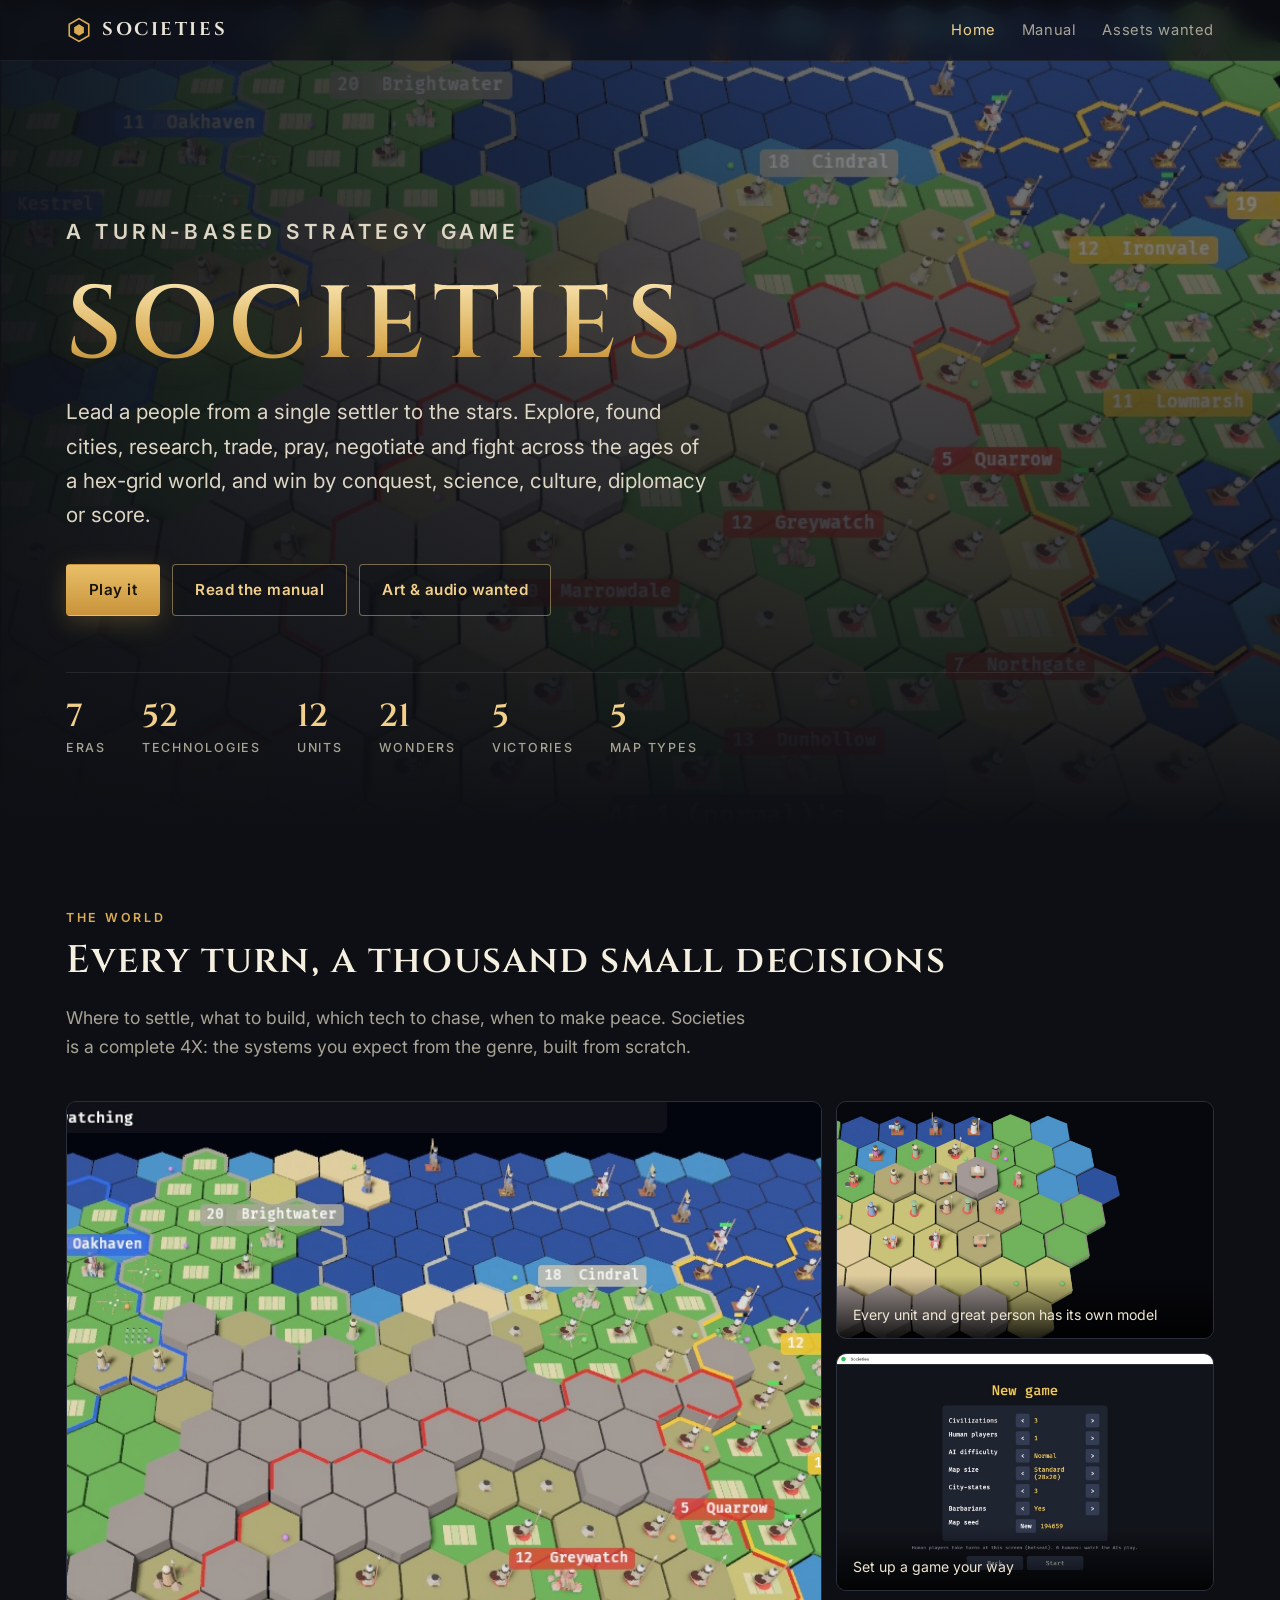
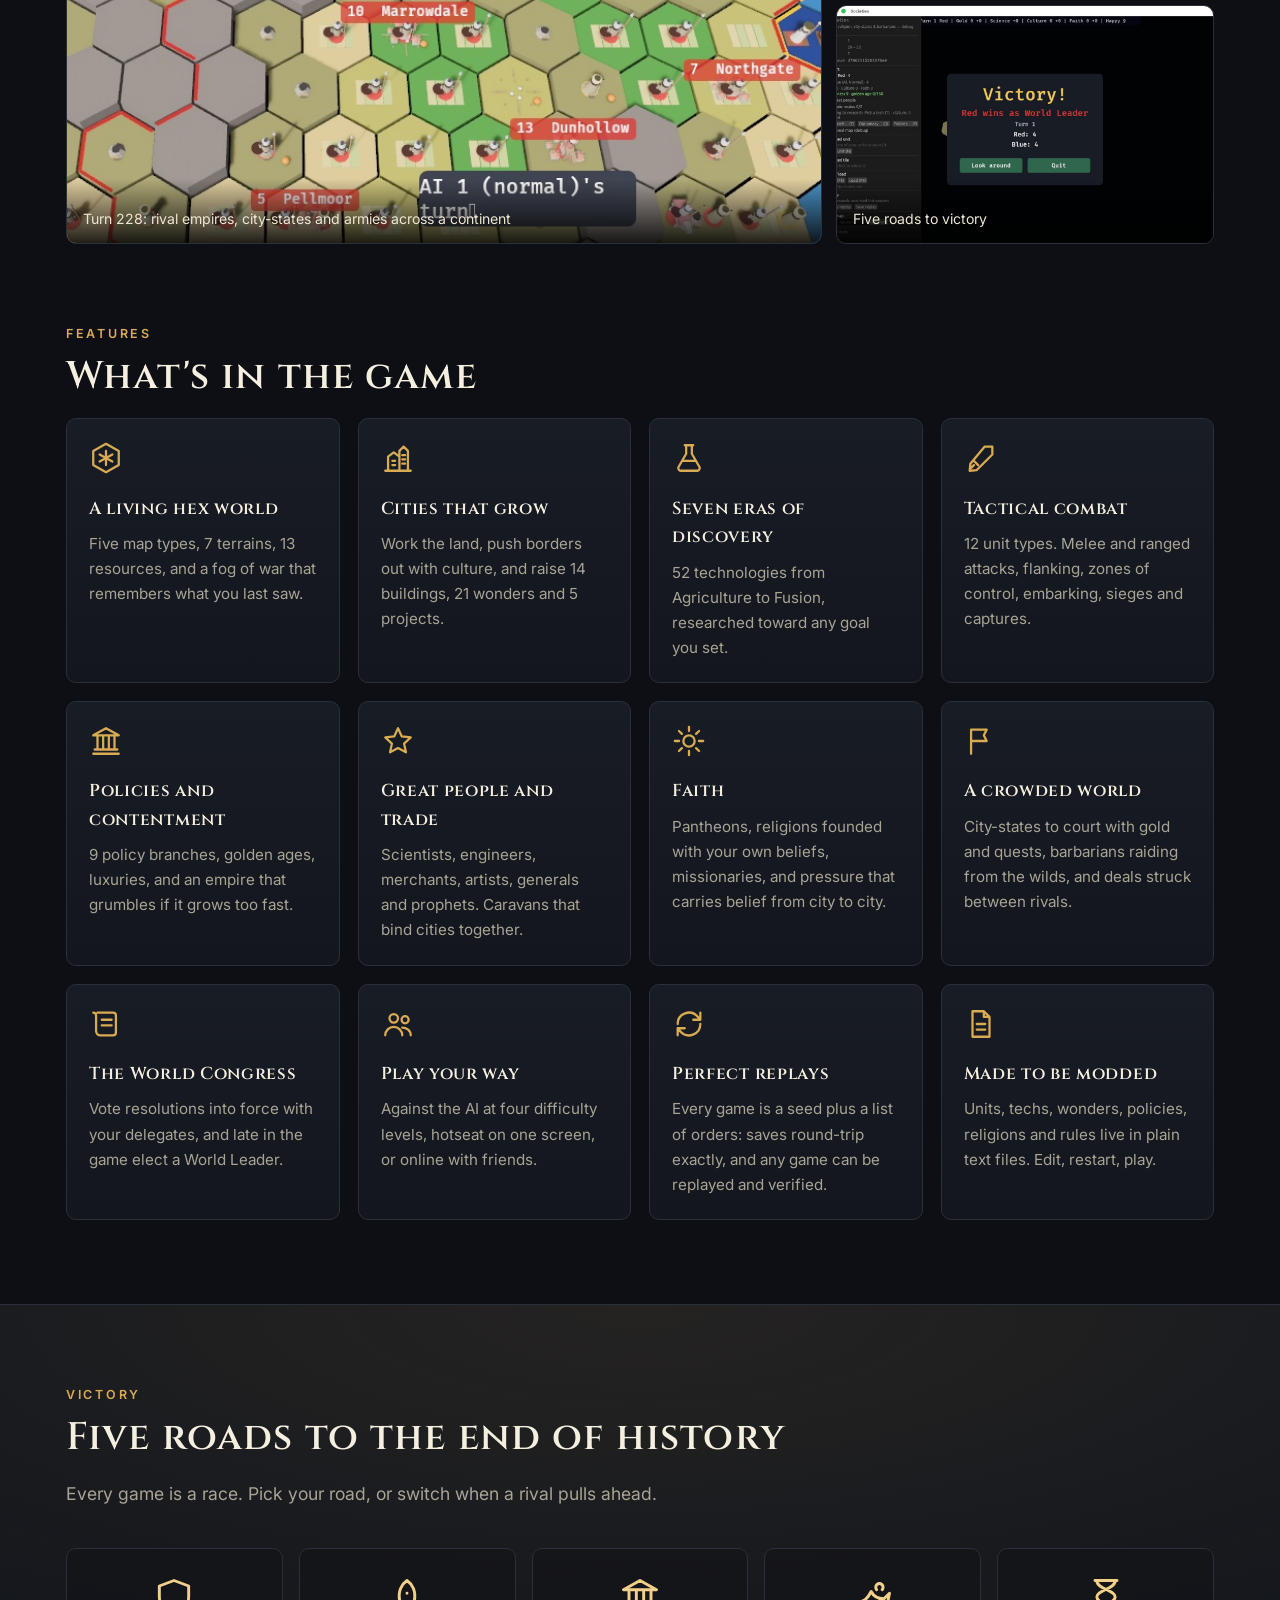
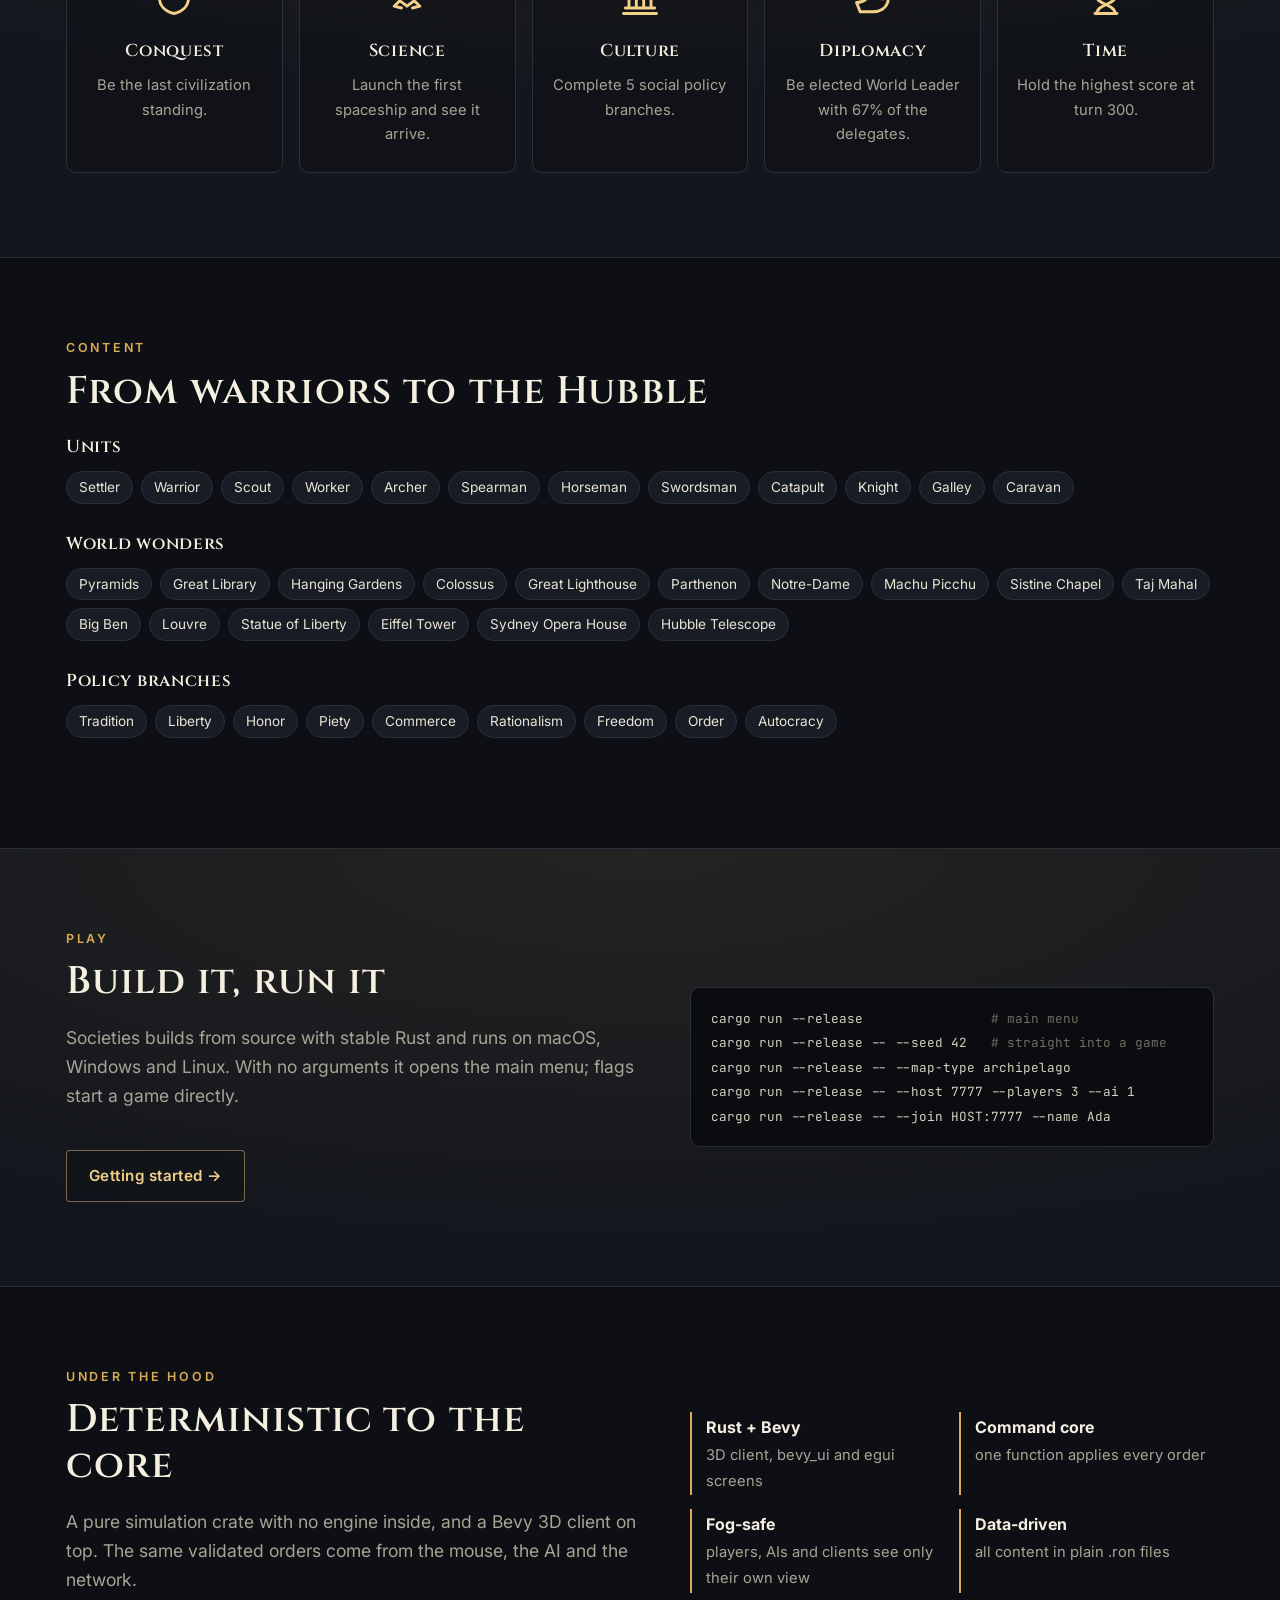
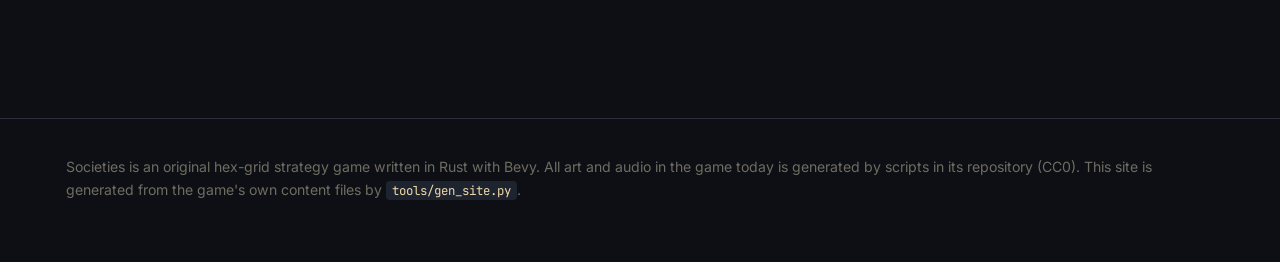
==== index.html @ 586a3447 "Societies website: landing page, manual, asset list Generated by tools/gen_site.py in the game repos" ====
<!doctype html>
<html lang="en">
<head>
<meta charset="utf-8">
<meta name="viewport" content="width=device-width, initial-scale=1">
<title>Societies — a turn-based strategy game</title>
<meta name="description" content="Societies: an original turn-based hex strategy game of civilizations, written in Rust with Bevy.">
<meta property="og:title" content="Societies — a turn-based strategy game">
<meta property="og:description" content="Societies: an original turn-based hex strategy game of civilizations, written in Rust with Bevy.">
<meta property="og:image" content="images/ingame.jpg">
<link rel="icon" href="data:image/svg+xml,&lt;svg viewBox=&#x27;0 0 32 32&#x27; aria-hidden=&#x27;true&#x27;&gt;&lt;path d=&#x27;M16 2 28 9v14l-12 7L4 23V9z&#x27; fill=&#x27;none&#x27; stroke=&#x27;%23d9ab52&#x27; stroke-width=&#x27;2&#x27;/&gt;&lt;path d=&#x27;M16 9l6 3.5v7L16 23l-6-3.5v-7z&#x27; fill=&#x27;%23d9ab52&#x27;/&gt;&lt;/svg&gt;">
<link rel="preconnect" href="https://fonts.googleapis.com"><link rel="preconnect" href="https://fonts.gstatic.com" crossorigin><link href="https://fonts.googleapis.com/css2?family=Cinzel:wght@500;600;700&family=Inter:wght@400;500;600&family=JetBrains+Mono:wght@400;600&display=swap" rel="stylesheet">
<link rel="stylesheet" href="style.css">
</head>
<body>
<header class="bar"><nav><a class="brand" href="index.html"><svg viewBox="0 0 32 32" aria-hidden="true"><path d="M16 2 28 9v14l-12 7L4 23V9z" fill="none" stroke="#d9ab52" stroke-width="2"/><path d="M16 9l6 3.5v7L16 23l-6-3.5v-7z" fill="#d9ab52"/></svg>SOCIETIES</a><a class="link here" href="index.html">Home</a><a class="link" href="manual.html">Manual</a><a class="link" href="assets.html">Assets wanted</a></nav></header>

<header class="hero" style="--hero: url('images/ingame.jpg')">
  <div class="wrap">
    <p class="eyebrow">A turn-based strategy game</p>
    <h1>SOCIETIES</h1>
    <p>Lead a people from a single settler to the stars. Explore, found cities, research, trade, pray, negotiate and
    fight across the ages of a hex-grid world, and win by conquest, science, culture, diplomacy or score.</p>
    <div class="cta">
      <a class="btn primary" href="#play">Play it</a>
      <a class="btn ghost" href="manual.html">Read the manual</a>
      <a class="btn ghost" href="assets.html">Art &amp; audio wanted</a>
    </div>
    <div class="stats"><div>7<span>eras</span></div><div>52<span>technologies</span></div><div>12<span>units</span></div><div>21<span>wonders</span></div><div>5<span>victories</span></div><div>5<span>map types</span></div></div>
  </div>
</header>

<section>
  <div class="wrap">
    <p class="eyebrow">The world</p>
    <h2>Every turn, a thousand small decisions</h2>
    <p class="lead">Where to settle, what to build, which tech to chase, when to make peace. Societies is a complete
    4X: the systems you expect from the genre, built from scratch.</p>
    <div class="gallery">
      <figure><img src="images/ingame.jpg" alt="Turn 228: rival empires, city-states and armies across a continent" loading="lazy"><figcaption>Turn 228: rival empires, city-states and armies across a continent</figcaption></figure><figure><img src="images/units.jpg" alt="Every unit and great person has its own model" loading="lazy"><figcaption>Every unit and great person has its own model</figcaption></figure><figure><img src="images/setup.jpg" alt="Set up a game your way" loading="lazy"><figcaption>Set up a game your way</figcaption></figure><figure><img src="images/victory.jpg" alt="Five roads to victory" loading="lazy"><figcaption>Five roads to victory</figcaption></figure>
    </div>
  </div>
</section>

<section style="padding-top: 0">
  <div class="wrap">
    <p class="eyebrow">Features</p>
    <h2>What's in the game</h2>
    <div class="features">
      <div class="feature"><svg viewBox="0 0 24 24" fill="none" stroke="currentColor" stroke-width="1.6" stroke-linecap="round" stroke-linejoin="round" aria-hidden="true"><path d="M12 2 21 7v10l-9 5-9-5V7z"/><path d="M12 7v10M7.5 9.5l9 5M16.5 9.5l-9 5"/></svg><h3>A living hex world</h3><p>Five map types, 7 terrains, 13 resources, and a fog of war that remembers what you last saw.</p></div><div class="feature"><svg viewBox="0 0 24 24" fill="none" stroke="currentColor" stroke-width="1.6" stroke-linecap="round" stroke-linejoin="round" aria-hidden="true"><path d="M3 21h18M5 21V11l4-3 4 3v10M13 21V7l3-3 3 3v14M8 14h2M8 17h2M15 10h2M15 13h2M15 16h2"/></svg><h3>Cities that grow</h3><p>Work the land, push borders out with culture, and raise 14 buildings, 21 wonders and 5 projects.</p></div><div class="feature"><svg viewBox="0 0 24 24" fill="none" stroke="currentColor" stroke-width="1.6" stroke-linecap="round" stroke-linejoin="round" aria-hidden="true"><path d="M9 3h6M10 3v6L4.5 18.5A2 2 0 0 0 6.2 21h11.6a2 2 0 0 0 1.7-2.5L14 9V3M7.5 14h9"/></svg><h3>Seven eras of discovery</h3><p>52 technologies from Agriculture to Fusion, researched toward any goal you set.</p></div><div class="feature"><svg viewBox="0 0 24 24" fill="none" stroke="currentColor" stroke-width="1.6" stroke-linecap="round" stroke-linejoin="round" aria-hidden="true"><path d="M14.5 4 20 4v5.5L9 20.5 4 21l.5-5zM7 14l3 3M5 19l2-2"/></svg><h3>Tactical combat</h3><p>12 unit types. Melee and ranged attacks, flanking, zones of control, embarking, sieges and captures.</p></div><div class="feature"><svg viewBox="0 0 24 24" fill="none" stroke="currentColor" stroke-width="1.6" stroke-linecap="round" stroke-linejoin="round" aria-hidden="true"><path d="M3 21h18M4 8h16M12 3 3 8h18zM6 8v10M10 8v10M14 8v10M18 8v10M4 18h16"/></svg><h3>Policies and contentment</h3><p>9 policy branches, golden ages, luxuries, and an empire that grumbles if it grows too fast.</p></div><div class="feature"><svg viewBox="0 0 24 24" fill="none" stroke="currentColor" stroke-width="1.6" stroke-linecap="round" stroke-linejoin="round" aria-hidden="true"><path d="M12 3l2.7 5.8 6.3.7-4.7 4.3 1.3 6.2L12 17l-5.6 3 1.3-6.2L3 9.5l6.3-.7z"/></svg><h3>Great people and trade</h3><p>Scientists, engineers, merchants, artists, generals and prophets. Caravans that bind cities together.</p></div><div class="feature"><svg viewBox="0 0 24 24" fill="none" stroke="currentColor" stroke-width="1.6" stroke-linecap="round" stroke-linejoin="round" aria-hidden="true"><circle cx="12" cy="12" r="4"/><path d="M12 2v3M12 19v3M2 12h3M19 12h3M4.9 4.9l2.1 2.1M17 17l2.1 2.1M4.9 19.1 7 17M17 7l2.1-2.1"/></svg><h3>Faith</h3><p>Pantheons, religions founded with your own beliefs, missionaries, and pressure that carries belief from city to city.</p></div><div class="feature"><svg viewBox="0 0 24 24" fill="none" stroke="currentColor" stroke-width="1.6" stroke-linecap="round" stroke-linejoin="round" aria-hidden="true"><path d="M5 21V4M5 4h11l-2 4 2 4H5"/></svg><h3>A crowded world</h3><p>City-states to court with gold and quests, barbarians raiding from the wilds, and deals struck between rivals.</p></div><div class="feature"><svg viewBox="0 0 24 24" fill="none" stroke="currentColor" stroke-width="1.6" stroke-linecap="round" stroke-linejoin="round" aria-hidden="true"><path d="M6 4h11a2 2 0 0 1 2 2v12a2 2 0 0 1-2 2H8a3 3 0 0 1-3-3V6a2 2 0 0 0-2-2M9 9h7M9 13h7"/></svg><h3>The World Congress</h3><p>Vote resolutions into force with your delegates, and late in the game elect a World Leader.</p></div><div class="feature"><svg viewBox="0 0 24 24" fill="none" stroke="currentColor" stroke-width="1.6" stroke-linecap="round" stroke-linejoin="round" aria-hidden="true"><circle cx="9" cy="8" r="3"/><circle cx="17" cy="9" r="2.5"/><path d="M3 20c0-3.3 2.7-6 6-6s6 2.7 6 6M15 14.5c3 0 6 2 6 5.5"/></svg><h3>Play your way</h3><p>Against the AI at four difficulty levels, hotseat on one screen, or online with friends.</p></div><div class="feature"><svg viewBox="0 0 24 24" fill="none" stroke="currentColor" stroke-width="1.6" stroke-linecap="round" stroke-linejoin="round" aria-hidden="true"><path d="M4 12a8 8 0 0 1 14-5.3L20 9M20 4v5h-5M20 12a8 8 0 0 1-14 5.3L4 15M4 20v-5h5"/></svg><h3>Perfect replays</h3><p>Every game is a seed plus a list of orders: saves round-trip exactly, and any game can be replayed and verified.</p></div><div class="feature"><svg viewBox="0 0 24 24" fill="none" stroke="currentColor" stroke-width="1.6" stroke-linecap="round" stroke-linejoin="round" aria-hidden="true"><path d="M6 3h8l4 4v14H6zM14 3v4h4M9 12h6M9 16h6"/></svg><h3>Made to be modded</h3><p>Units, techs, wonders, policies, religions and rules live in plain text files. Edit, restart, play.</p></div>
    </div>
  </div>
</section>

<section class="band">
  <div class="wrap">
    <p class="eyebrow">Victory</p>
    <h2>Five roads to the end of history</h2>
    <p class="lead">Every game is a race. Pick your road, or switch when a rival pulls ahead.</p>
    <div class="victories">
      <div class="victory"><svg viewBox="0 0 24 24" fill="none" stroke="currentColor" stroke-width="1.6" stroke-linecap="round" stroke-linejoin="round" aria-hidden="true"><path d="M12 3l8 3v6c0 5-3.5 8-8 9-4.5-1-8-4-8-9V6z"/></svg><h3>Conquest</h3><p>Be the last civilization standing.</p></div><div class="victory"><svg viewBox="0 0 24 24" fill="none" stroke="currentColor" stroke-width="1.6" stroke-linecap="round" stroke-linejoin="round" aria-hidden="true"><path d="M12 3c3 2 5 6 4 11l-4 3-4-3c-1-5 1-9 4-11zM12 10v.01M8 14l-3 3 4 1M16 14l3 3-4 1"/></svg><h3>Science</h3><p>Launch the first spaceship and see it arrive.</p></div><div class="victory"><svg viewBox="0 0 24 24" fill="none" stroke="currentColor" stroke-width="1.6" stroke-linecap="round" stroke-linejoin="round" aria-hidden="true"><path d="M3 21h18M4 8h16M12 3 3 8h18zM6 8v10M10 8v10M14 8v10M18 8v10M4 18h16"/></svg><h3>Culture</h3><p>Complete 5 social policy branches.</p></div><div class="victory"><svg viewBox="0 0 24 24" fill="none" stroke="currentColor" stroke-width="1.6" stroke-linecap="round" stroke-linejoin="round" aria-hidden="true"><path d="M3 15c4 0 6-2 8-6 1.5 3 4 4 7 4l3-3-1 5c-1 3-4 5-8 5H5zM14 8a2 2 0 1 1 3 0"/></svg><h3>Diplomacy</h3><p>Be elected World Leader with 67% of the delegates.</p></div><div class="victory"><svg viewBox="0 0 24 24" fill="none" stroke="currentColor" stroke-width="1.6" stroke-linecap="round" stroke-linejoin="round" aria-hidden="true"><path d="M6 3h12M6 21h12M7 3c0 5 10 5 10 9s-10 4-10 9M17 3c0 5-10 5-10 9s10 4 10 9"/></svg><h3>Time</h3><p>Hold the highest score at turn 300.</p></div>
    </div>
  </div>
</section>

<section>
  <div class="wrap">
    <p class="eyebrow">Content</p>
    <h2>From warriors to the Hubble</h2>
    <h3>Units</h3>
    <div class="chips"><span class="chip">Settler</span><span class="chip">Warrior</span><span class="chip">Scout</span><span class="chip">Worker</span><span class="chip">Archer</span><span class="chip">Spearman</span><span class="chip">Horseman</span><span class="chip">Swordsman</span><span class="chip">Catapult</span><span class="chip">Knight</span><span class="chip">Galley</span><span class="chip">Caravan</span></div>
    <h3>World wonders</h3>
    <div class="chips"><span class="chip">Pyramids</span><span class="chip">Great Library</span><span class="chip">Hanging Gardens</span><span class="chip">Colossus</span><span class="chip">Great Lighthouse</span><span class="chip">Parthenon</span><span class="chip">Notre-Dame</span><span class="chip">Machu Picchu</span><span class="chip">Sistine Chapel</span><span class="chip">Taj Mahal</span><span class="chip">Big Ben</span><span class="chip">Louvre</span><span class="chip">Statue of Liberty</span><span class="chip">Eiffel Tower</span><span class="chip">Sydney Opera House</span><span class="chip">Hubble Telescope</span></div>
    <h3>Policy branches</h3>
    <div class="chips"><span class="chip">Tradition</span><span class="chip">Liberty</span><span class="chip">Honor</span><span class="chip">Piety</span><span class="chip">Commerce</span><span class="chip">Rationalism</span><span class="chip">Freedom</span><span class="chip">Order</span><span class="chip">Autocracy</span></div>
  </div>
</section>

<section id="play" class="band">
  <div class="wrap split">
    <div>
      <p class="eyebrow">Play</p>
      <h2>Build it, run it</h2>
      <p class="lead">Societies builds from source with stable Rust and runs on macOS, Windows and Linux. With no
      arguments it opens the main menu; flags start a game directly.</p>
      <a class="btn ghost" href="manual.html#start">Getting started →</a>
    </div>
<pre><code>cargo run --release                <span class="c"># main menu</span>
cargo run --release -- --seed 42   <span class="c"># straight into a game</span>
cargo run --release -- --map-type archipelago
cargo run --release -- --host 7777 --players 3 --ai 1
cargo run --release -- --join HOST:7777 --name Ada</code></pre>
  </div>
</section>

<section>
  <div class="wrap split">
    <div>
      <p class="eyebrow">Under the hood</p>
      <h2>Deterministic to the core</h2>
      <p class="lead">A pure simulation crate with no engine inside, and a Bevy 3D client on top. The same validated
      orders come from the mouse, the AI and the network.</p>
    </div>
    <div class="tech">
      <div><strong>Rust + Bevy</strong><span>3D client, bevy_ui and egui screens</span></div>
      <div><strong>Command core</strong><span>one function applies every order</span></div>
      <div><strong>Fog-safe</strong><span>players, AIs and clients see only their own view</span></div>
      <div><strong>Data-driven</strong><span>all content in plain .ron files</span></div>
    </div>
  </div>
</section>

<footer><div class="wrap">Societies is an original hex-grid strategy game written in Rust with Bevy. All art and audio
in the game today is generated by scripts in its repository (CC0). This site is generated from the game's own content
files by <code>tools/gen_site.py</code>.</div></footer>
<script src="site.js"></script>
</body>
</html>
---- style.css ----
:root {
  --ink: #e9e4d6; --muted: #a8a495; --faint: #6f6c62;
  --bg: #0d0f14; --bg2: #13161d; --panel: #181c25; --panel2: #1e2330; --line: #2a2f3c;
  --gold: #d9ab52; --gold2: #f2d08a; --teal: #5fb3a1; --red: #d9705a;
  --display: "Cinzel", "Trajan Pro", Georgia, serif;
  --body: "Inter", system-ui, -apple-system, "Segoe UI", sans-serif;
  --mono: "JetBrains Mono", ui-monospace, Menlo, monospace;
  color-scheme: dark;
}
* { box-sizing: border-box; }
html { scroll-behavior: smooth; scroll-padding-top: 76px; }
body { margin: 0; background: var(--bg); color: var(--ink); font: 16px/1.65 var(--body);
  -webkit-font-smoothing: antialiased; }
a { color: var(--gold2); text-decoration: none; }
a:hover { text-decoration: underline; }
img { max-width: 100%; }

/* top bar */
.bar { position: fixed; inset: 0 0 auto 0; z-index: 20; backdrop-filter: blur(10px);
  background: rgba(13, 15, 20, .72); border-bottom: 1px solid rgba(255,255,255,.06); }
.bar nav { max-width: 1180px; margin: 0 auto; padding: 0 16px; height: 60px; display: flex; align-items: center; gap: 26px; }
.brand { display: flex; align-items: center; gap: 10px; font: 700 1.15rem/1 var(--display); letter-spacing: .14em;
  color: var(--ink); margin-right: auto; }
.brand:hover { text-decoration: none; }
.brand svg { width: 26px; height: 26px; }
.bar a.link { color: var(--muted); font-size: .92rem; letter-spacing: .04em; }
.bar a.link:hover, .bar a.link.here { color: var(--gold2); text-decoration: none; }

.wrap { max-width: 1180px; margin: 0 auto; padding: 0 16px; }
section { padding: 84px 0; }
.eyebrow { font: 600 .78rem/1 var(--body); letter-spacing: .22em; text-transform: uppercase; color: var(--gold); margin: 0 0 14px; }
h1, h2, h3 { font-family: var(--display); font-weight: 600; letter-spacing: .03em; color: #f5efe0; }
h2 { font-size: clamp(1.7rem, 3.2vw, 2.4rem); margin: 0 0 18px; line-height: 1.2; }
h3 { font-size: 1.08rem; margin: 0 0 8px; letter-spacing: .04em; }
.lead { color: var(--muted); font-size: 1.1rem; max-width: 680px; margin: 0 0 40px; }

/* hero */
.hero { position: relative; min-height: 92vh; display: flex; align-items: flex-end; padding: 120px 0 72px;
  background: linear-gradient(180deg, rgba(13,15,20,.25) 0%, rgba(13,15,20,.55) 45%, var(--bg) 100%),
              linear-gradient(90deg, rgba(13,15,20,.9) 0%, rgba(13,15,20,.2) 70%), var(--hero) center / cover no-repeat; }
.hero .wrap { width: 100%; }
.hero h1 { font-size: clamp(3rem, 9vw, 6.4rem); line-height: 1; margin: 0 0 18px; letter-spacing: .08em;
  background: linear-gradient(180deg, #fbe9b7, #d9ab52 70%, #a97a2c); -webkit-background-clip: text; background-clip: text; color: transparent;
  text-shadow: 0 2px 40px rgba(217,171,82,.15); }
.hero p { font-size: clamp(1.05rem, 2vw, 1.3rem); max-width: 640px; color: #ddd6c5; margin: 0 0 32px; }
.cta { display: flex; flex-wrap: wrap; gap: 12px; }
.btn { display: inline-flex; align-items: center; gap: 8px; padding: 12px 22px; border-radius: 4px; font-weight: 600;
  font-size: .95rem; letter-spacing: .03em; border: 1px solid transparent; cursor: pointer; font-family: var(--body); }
.btn:hover { text-decoration: none; }
.btn.primary { background: linear-gradient(180deg, #e9bf68, #c8933a); color: #1a1408; box-shadow: 0 6px 24px rgba(217,171,82,.25); }
.btn.primary:hover { filter: brightness(1.08); }
.btn.ghost { border-color: rgba(242,208,138,.45); color: var(--gold2); background: rgba(13,15,20,.35); }
.btn.ghost:hover { background: rgba(242,208,138,.08); }
.btn.small { padding: 6px 12px; font-size: .82rem; }
.stats { display: flex; flex-wrap: wrap; gap: 36px; margin-top: 56px; padding-top: 28px; border-top: 1px solid rgba(255,255,255,.08); }
.stats div { font: 600 2rem/1 var(--display); color: var(--gold2); }
.stats span { display: block; font: 500 .78rem/1.4 var(--body); color: var(--muted); letter-spacing: .14em; text-transform: uppercase; margin-top: 6px; }

/* features */
.features { display: grid; grid-template-columns: repeat(auto-fill, minmax(260px, 1fr)); gap: 18px; }
.feature { background: linear-gradient(180deg, var(--panel), var(--bg2)); border: 1px solid var(--line); border-radius: 10px;
  padding: 22px; transition: border-color .2s, transform .2s; }
.feature:hover { border-color: rgba(217,171,82,.45); transform: translateY(-2px); }
.feature svg { width: 34px; height: 34px; color: var(--gold); margin-bottom: 12px; }
.feature p { margin: 0; color: var(--muted); font-size: .95rem; }

/* gallery */
.gallery { display: grid; grid-template-columns: 2fr 1fr; grid-auto-rows: 1fr; gap: 14px; }
.gallery figure { margin: 0; position: relative; border-radius: 10px; overflow: hidden; border: 1px solid var(--line); background: #000; }
.gallery figure:first-child { grid-row: span 3; }
.gallery img { width: 100%; height: 100%; object-fit: cover; display: block; transition: transform .4s; }
.gallery figure:hover img { transform: scale(1.03); }
.gallery figcaption { position: absolute; inset: auto 0 0 0; padding: 28px 16px 12px; font-size: .88rem; color: #eee6d2;
  background: linear-gradient(0deg, rgba(0,0,0,.85), transparent); }
@media (max-width: 760px) { .gallery { grid-template-columns: 1fr; } .gallery figure:first-child { grid-row: auto; } }

/* victories */
.band { background: radial-gradient(1200px 400px at 50% 0%, rgba(217,171,82,.09), transparent), var(--bg2);
  border-block: 1px solid var(--line); }
.victories { display: grid; grid-template-columns: repeat(auto-fit, minmax(190px, 1fr)); gap: 16px; }
.victory { text-align: center; padding: 26px 18px; border: 1px solid var(--line); border-radius: 10px; background: rgba(0,0,0,.18); }
.victory svg { width: 44px; height: 44px; color: var(--gold2); margin-bottom: 10px; }
.victory p { color: var(--muted); font-size: .92rem; margin: 0; }

/* content chips */
.chips { display: flex; flex-wrap: wrap; gap: 8px; margin: 10px 0 26px; }
.chip { font-size: .85rem; padding: 4px 12px; border: 1px solid var(--line); border-radius: 99px; color: var(--ink); background: var(--panel); }

/* code */
pre, code { font-family: var(--mono); }
code { background: var(--panel2); padding: 1px 6px; border-radius: 4px; font-size: .88em; color: #efd9a8; }
pre { background: #0a0c10; border: 1px solid var(--line); border-radius: 10px; padding: 18px 20px; overflow-x: auto; font-size: .9rem; line-height: 1.7; }
pre code { background: none; padding: 0; color: #d7d1c1; }
pre .c { color: var(--faint); }

.split { display: grid; grid-template-columns: 1.1fr 1fr; gap: 48px; align-items: center; }
@media (max-width: 860px) { .split { grid-template-columns: 1fr; } }
.tech { display: grid; grid-template-columns: 1fr 1fr; gap: 14px; }
.tech div { border-left: 2px solid var(--gold); padding: 2px 0 2px 14px; }
.tech strong { display: block; color: #f5efe0; }
.tech span { color: var(--muted); font-size: .92rem; }

footer { border-top: 1px solid var(--line); padding: 36px 0 60px; color: var(--faint); font-size: .88rem; }

/* inner pages */
.page-head { padding: 120px 0 40px; background: radial-gradient(900px 300px at 20% 0%, rgba(217,171,82,.10), transparent); border-bottom: 1px solid var(--line); }
.page-head h1 { font-size: clamp(2.2rem, 5vw, 3.4rem); margin: 0 0 10px; }
.page-head p { color: var(--muted); max-width: 720px; margin: 0; font-size: 1.05rem; }
.doc { display: grid; grid-template-columns: 240px 1fr; gap: 48px; padding: 40px 0 80px; }
.doc aside { position: sticky; top: 84px; align-self: start; max-height: calc(100vh - 100px); overflow-y: auto; }
.doc aside a { display: block; padding: 5px 0 5px 12px; color: var(--muted); border-left: 1px solid var(--line); font-size: .9rem; }
.doc aside a:hover, .doc aside a.on { color: var(--gold2); border-left-color: var(--gold); text-decoration: none; }
.doc article { min-width: 0; }
.doc article h2 { font-size: 1.6rem; margin: 52px 0 14px; padding-top: 8px; }
.doc article h2:first-child { margin-top: 0; }
.doc article p, .doc article li { color: #d6d0c0; }
.doc article ul { padding-left: 20px; }
@media (max-width: 860px) { .doc { grid-template-columns: 1fr; } .doc aside { position: static; max-height: none; } }
kbd { font: 600 .8rem var(--mono); border: 1px solid #3a4152; border-bottom-width: 3px; border-radius: 5px; padding: 1px 7px; background: var(--panel2); color: var(--ink); }
.table { overflow-x: auto; margin: 16px 0 24px; border: 1px solid var(--line); border-radius: 10px; }
table { border-collapse: collapse; width: 100%; font-size: .9rem; }
th, td { padding: 9px 14px; text-align: left; vertical-align: top; white-space: nowrap; border-bottom: 1px solid var(--line); }
tr:last-child td { border-bottom: 0; }
th { background: var(--panel); color: var(--gold); font: 600 .74rem var(--body); letter-spacing: .12em; text-transform: uppercase; }
tbody tr:hover { background: rgba(255,255,255,.025); }
td.wrap { white-space: normal; min-width: 240px; }

/* assets */
.toolbar { position: sticky; top: 60px; z-index: 10; background: rgba(13,15,20,.92); backdrop-filter: blur(8px);
  border-bottom: 1px solid var(--line); padding: 14px 0; }
.toolbar .wrap { display: flex; flex-wrap: wrap; gap: 10px; align-items: center; }
.toolbar input { flex: 1 1 240px; background: var(--panel); border: 1px solid var(--line); border-radius: 6px; padding: 9px 12px;
  color: var(--ink); font: inherit; }
.toolbar input:focus { outline: none; border-color: var(--gold); }
.filter { background: var(--panel); border: 1px solid var(--line); color: var(--muted); border-radius: 99px; padding: 6px 13px;
  font: 500 .82rem var(--body); cursor: pointer; }
.filter.on { border-color: var(--gold); color: var(--gold2); background: rgba(217,171,82,.1); }
.count { color: var(--faint); font-size: .85rem; margin-left: auto; }
.group { padding-top: 36px; }
.group-head { display: flex; flex-wrap: wrap; gap: 12px; align-items: baseline; justify-content: space-between; margin-bottom: 6px; }
.group-head h2 { font-size: 1.5rem; margin: 0; }
.group > p { color: var(--muted); margin: 0 0 14px; }
.assets { display: grid; grid-template-columns: repeat(auto-fill, minmax(340px, 1fr)); gap: 12px; }
.asset { background: var(--panel); border: 1px solid var(--line); border-radius: 10px; padding: 14px 16px; display: flex; flex-direction: column; gap: 8px; }
.asset .row { display: flex; gap: 8px; align-items: center; }
.asset .name { font-weight: 600; color: #f5efe0; margin-right: auto; }
.asset .path { font: .78rem var(--mono); color: var(--faint); word-break: break-all; }
.tag { font: 600 .68rem var(--body); letter-spacing: .08em; text-transform: uppercase; padding: 3px 8px; border-radius: 4px; background: var(--panel2); color: var(--muted); white-space: nowrap; }
.tag.todo { background: rgba(217,112,90,.14); color: var(--red); }
.tag.placeholder { background: rgba(95,179,161,.14); color: var(--teal); }
.asset details summary { cursor: pointer; color: var(--muted); font-size: .85rem; list-style: none; }
.asset details summary::before { content: "▸ "; color: var(--gold); }
.asset details[open] summary::before { content: "▾ "; }
.asset .prompt { margin-top: 8px; font-size: .86rem; line-height: 1.55; color: #cfc8b7; background: #0f1218; border: 1px solid var(--line);
  border-radius: 6px; padding: 10px 12px; white-space: pre-wrap; }
.note { border: 1px solid rgba(217,171,82,.3); background: rgba(217,171,82,.06); border-radius: 10px; padding: 14px 18px; color: #ddd3bd; margin: 24px 0 0; }
.hidden { display: none !important; }
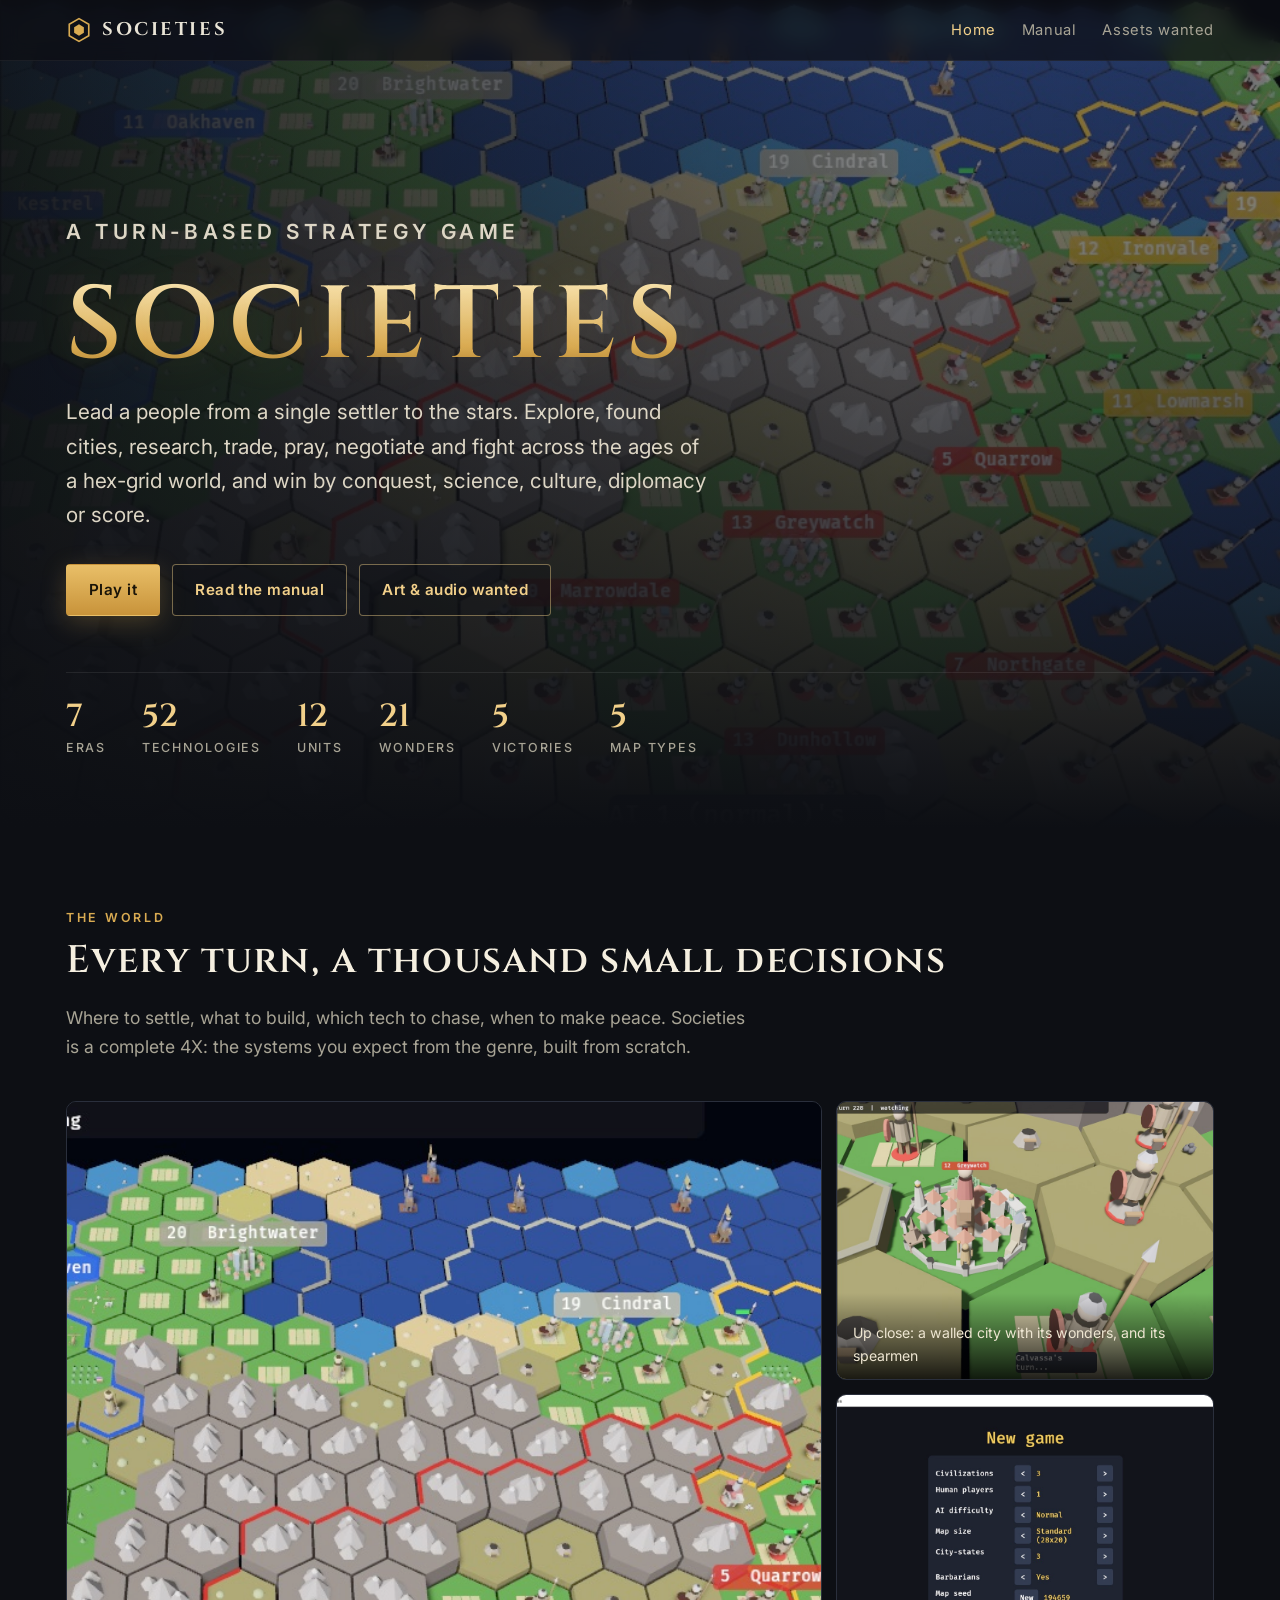
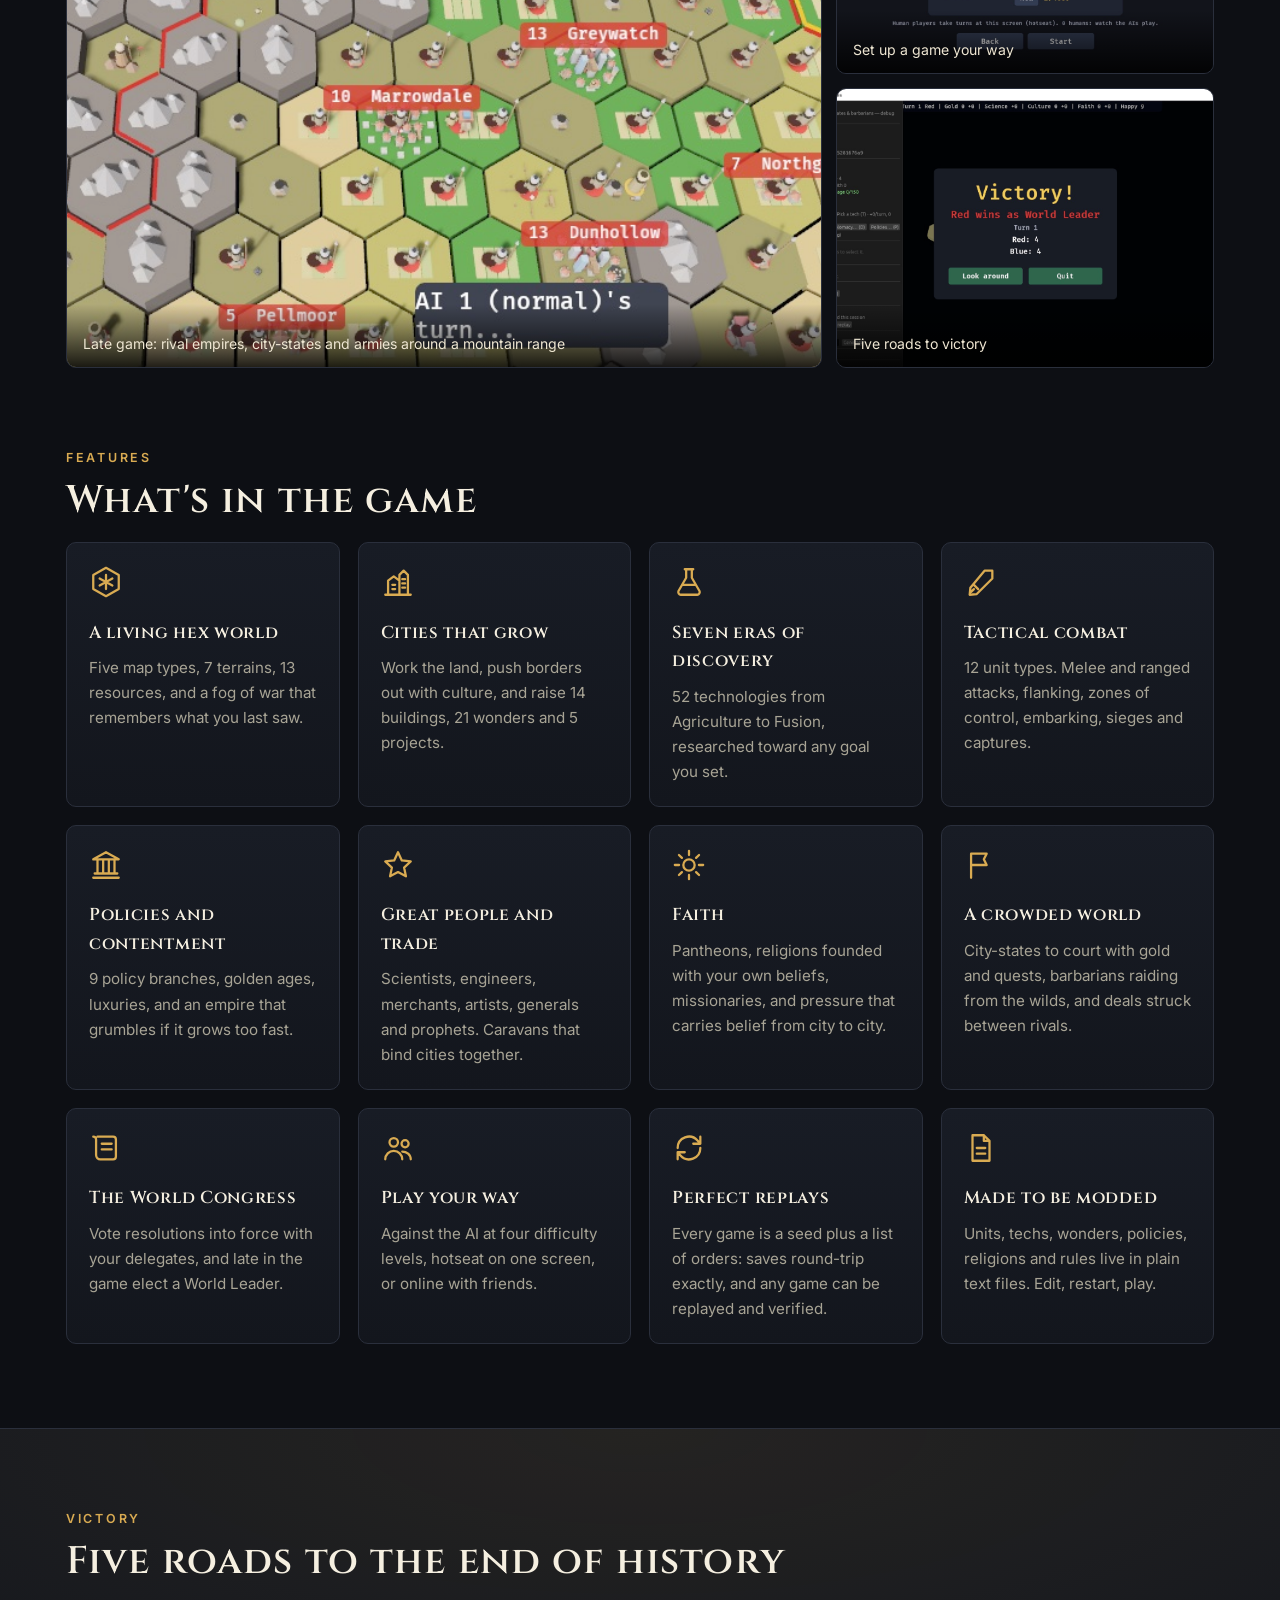
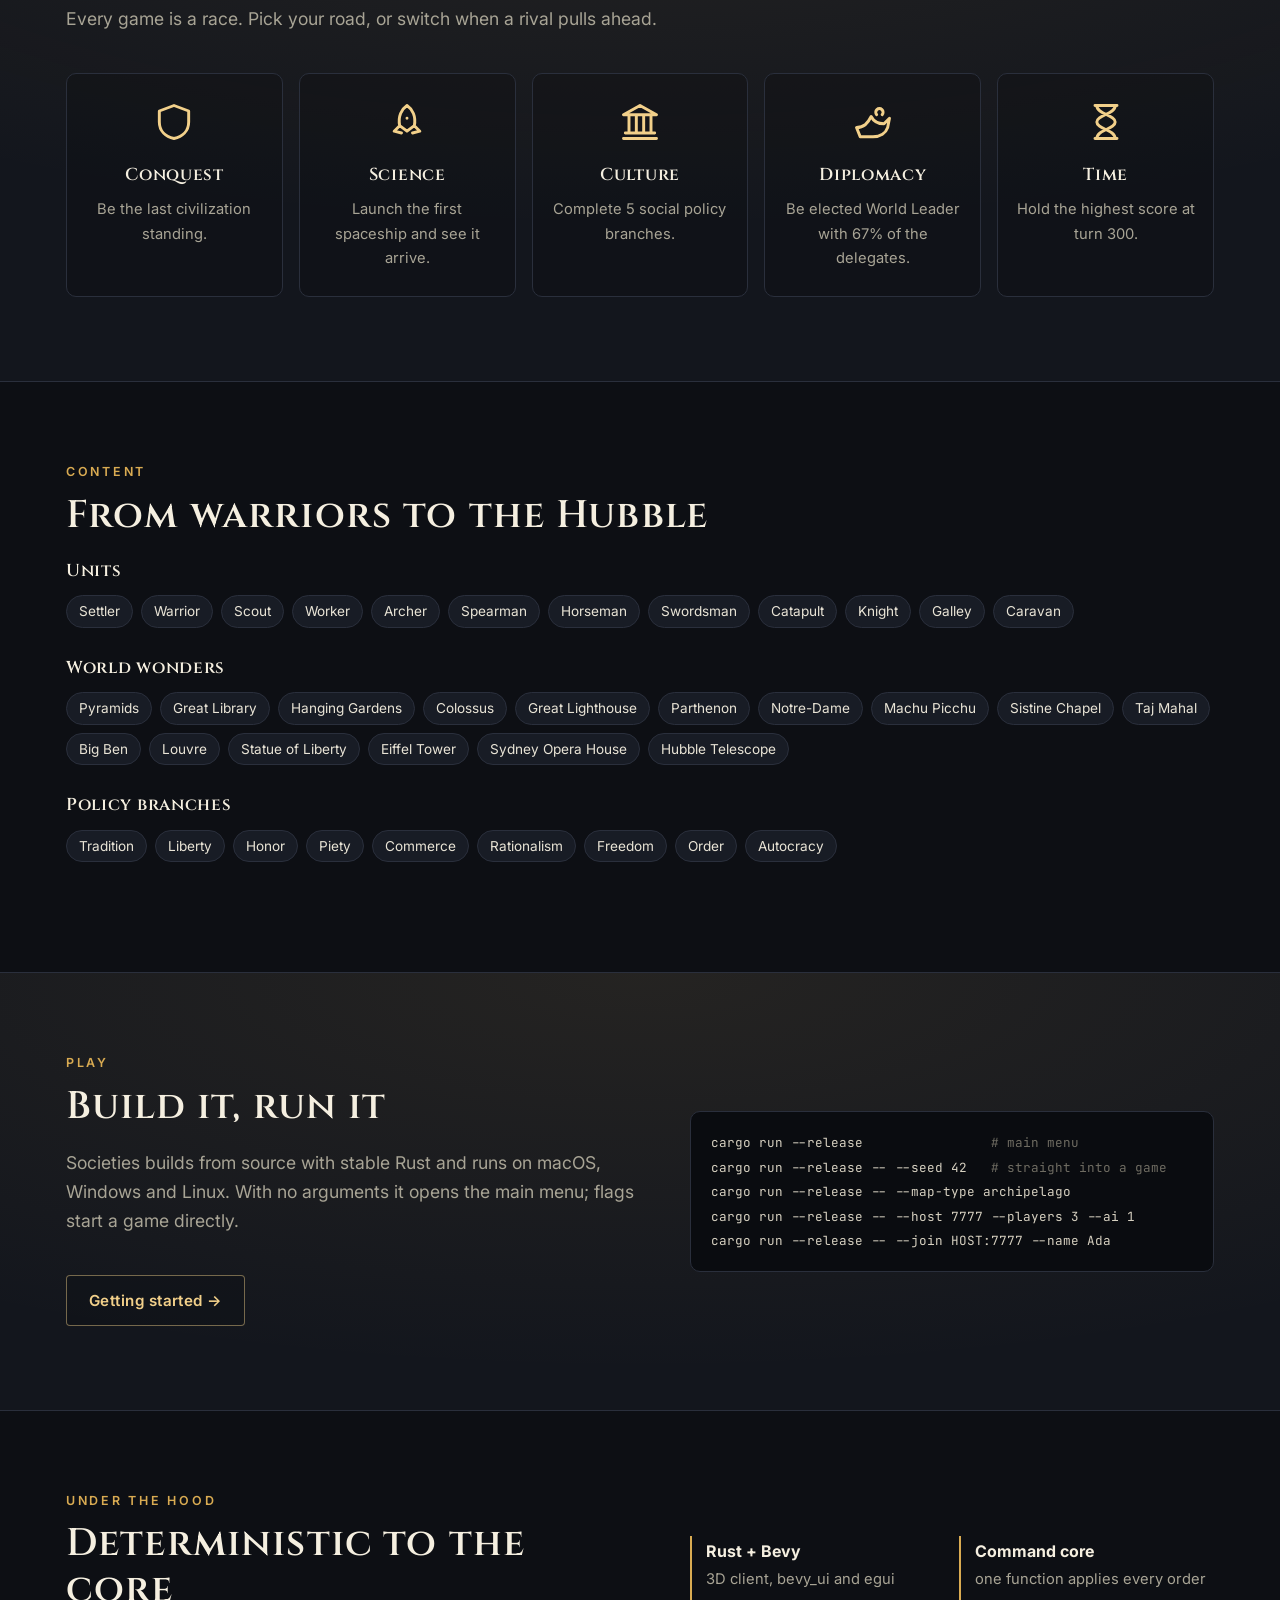
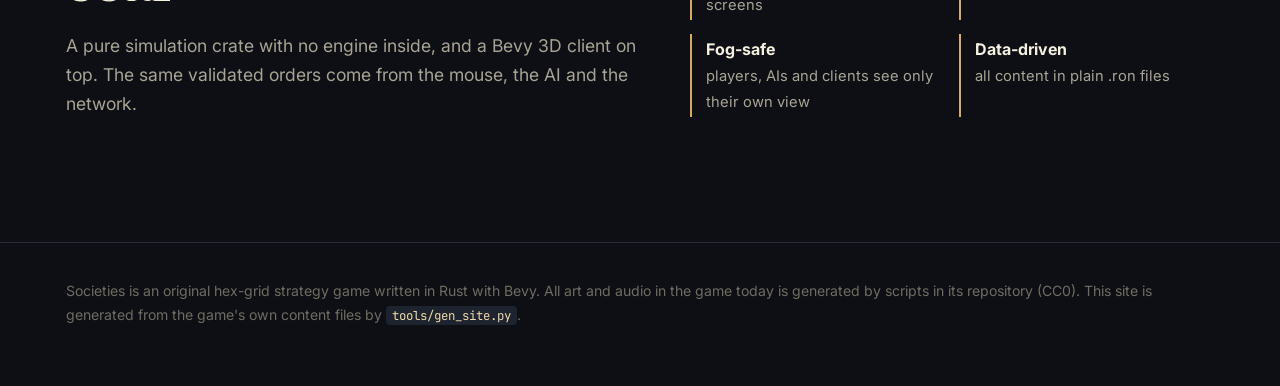
==== commit 4b0f4bc8: "Update: new models in the asset list, fresh screenshots Co-Authored-By: Claude Opus 5.5 (1M context)" ====
--- a/index.html
+++ b/index.html
@@ -37,7 +37,7 @@
     <p class="lead">Where to settle, what to build, which tech to chase, when to make peace. Societies is a complete
     4X: the systems you expect from the genre, built from scratch.</p>
     <div class="gallery">
-      <figure><img src="images/ingame.jpg" alt="Turn 228: rival empires, city-states and armies across a continent" loading="lazy"><figcaption>Turn 228: rival empires, city-states and armies across a continent</figcaption></figure><figure><img src="images/units.jpg" alt="Every unit and great person has its own model" loading="lazy"><figcaption>Every unit and great person has its own model</figcaption></figure><figure><img src="images/setup.jpg" alt="Set up a game your way" loading="lazy"><figcaption>Set up a game your way</figcaption></figure><figure><img src="images/victory.jpg" alt="Five roads to victory" loading="lazy"><figcaption>Five roads to victory</figcaption></figure>
+      <figure><img src="images/ingame.jpg" alt="Late game: rival empires, city-states and armies around a mountain range" loading="lazy"><figcaption>Late game: rival empires, city-states and armies around a mountain range</figcaption></figure><figure><img src="images/units.jpg" alt="Up close: a walled city with its wonders, and its spearmen" loading="lazy"><figcaption>Up close: a walled city with its wonders, and its spearmen</figcaption></figure><figure><img src="images/setup.jpg" alt="Set up a game your way" loading="lazy"><figcaption>Set up a game your way</figcaption></figure><figure><img src="images/victory.jpg" alt="Five roads to victory" loading="lazy"><figcaption>Five roads to victory</figcaption></figure>
     </div>
   </div>
 </section>
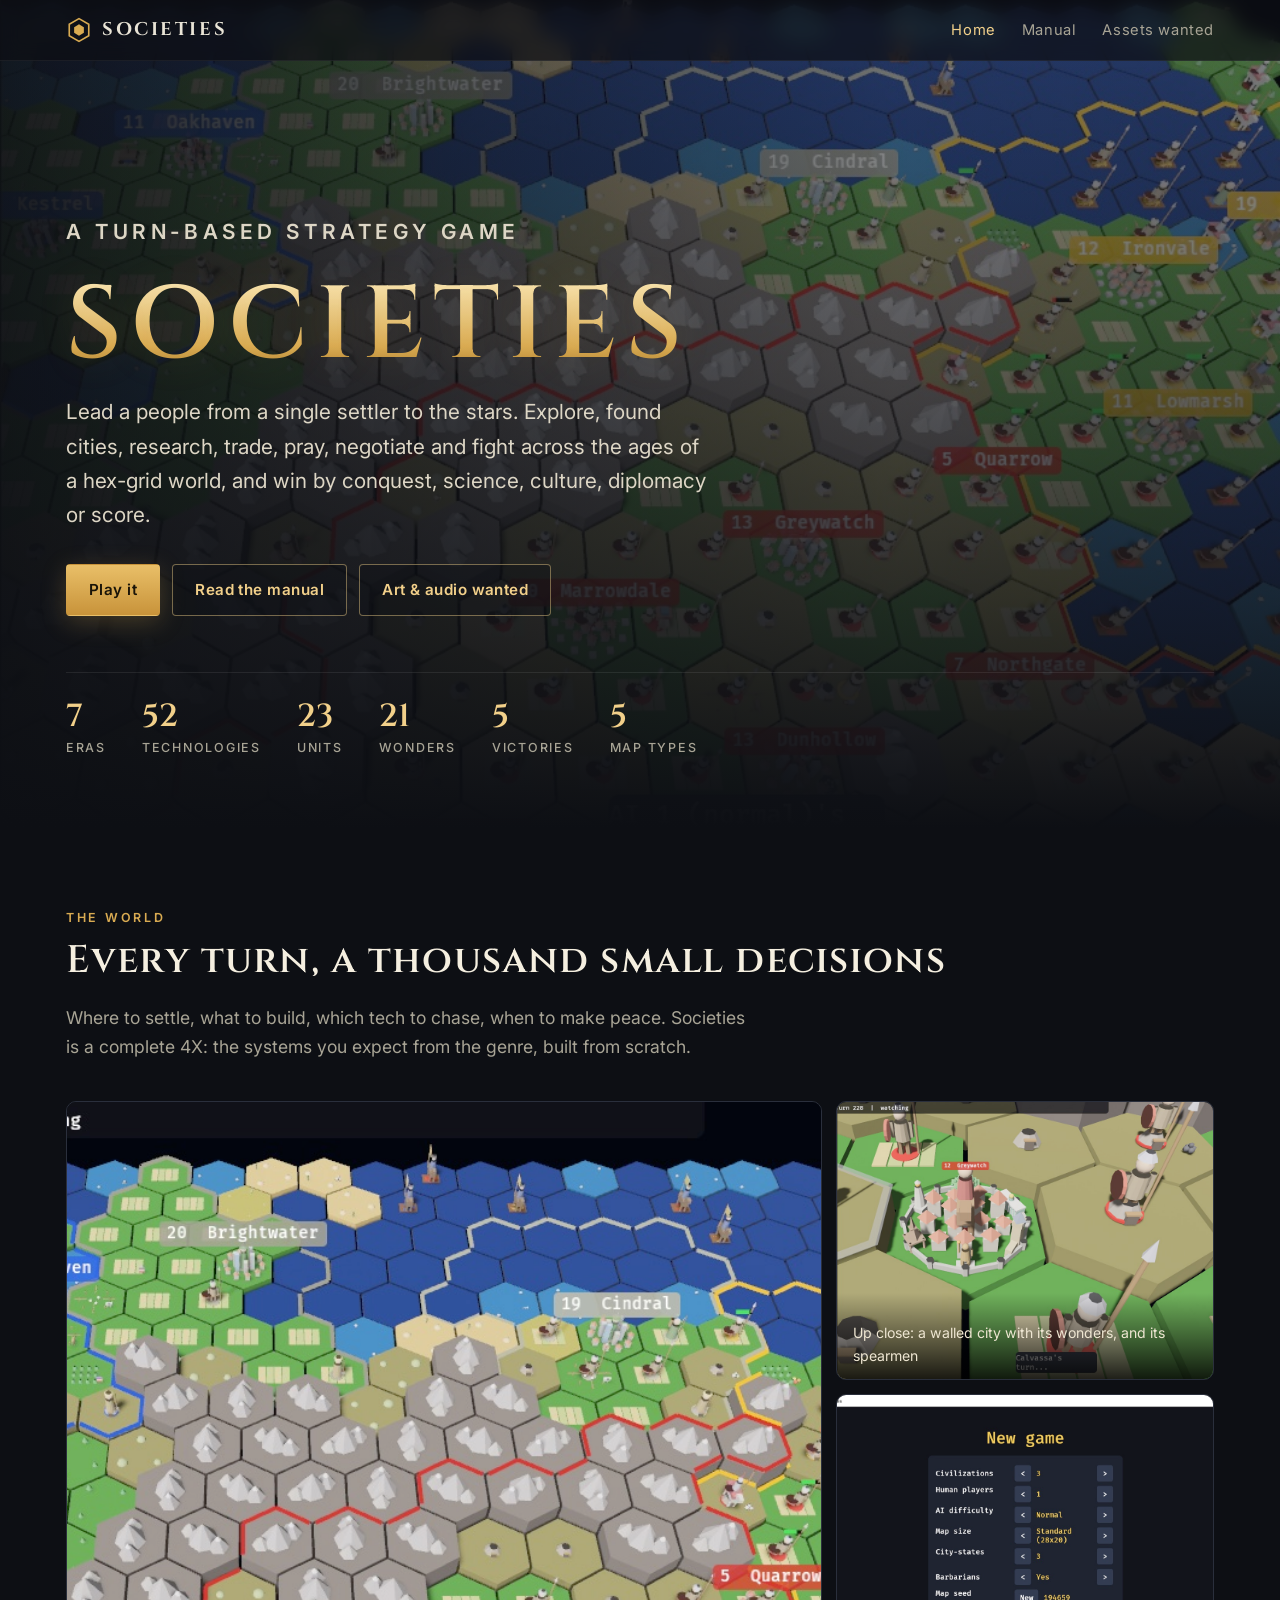
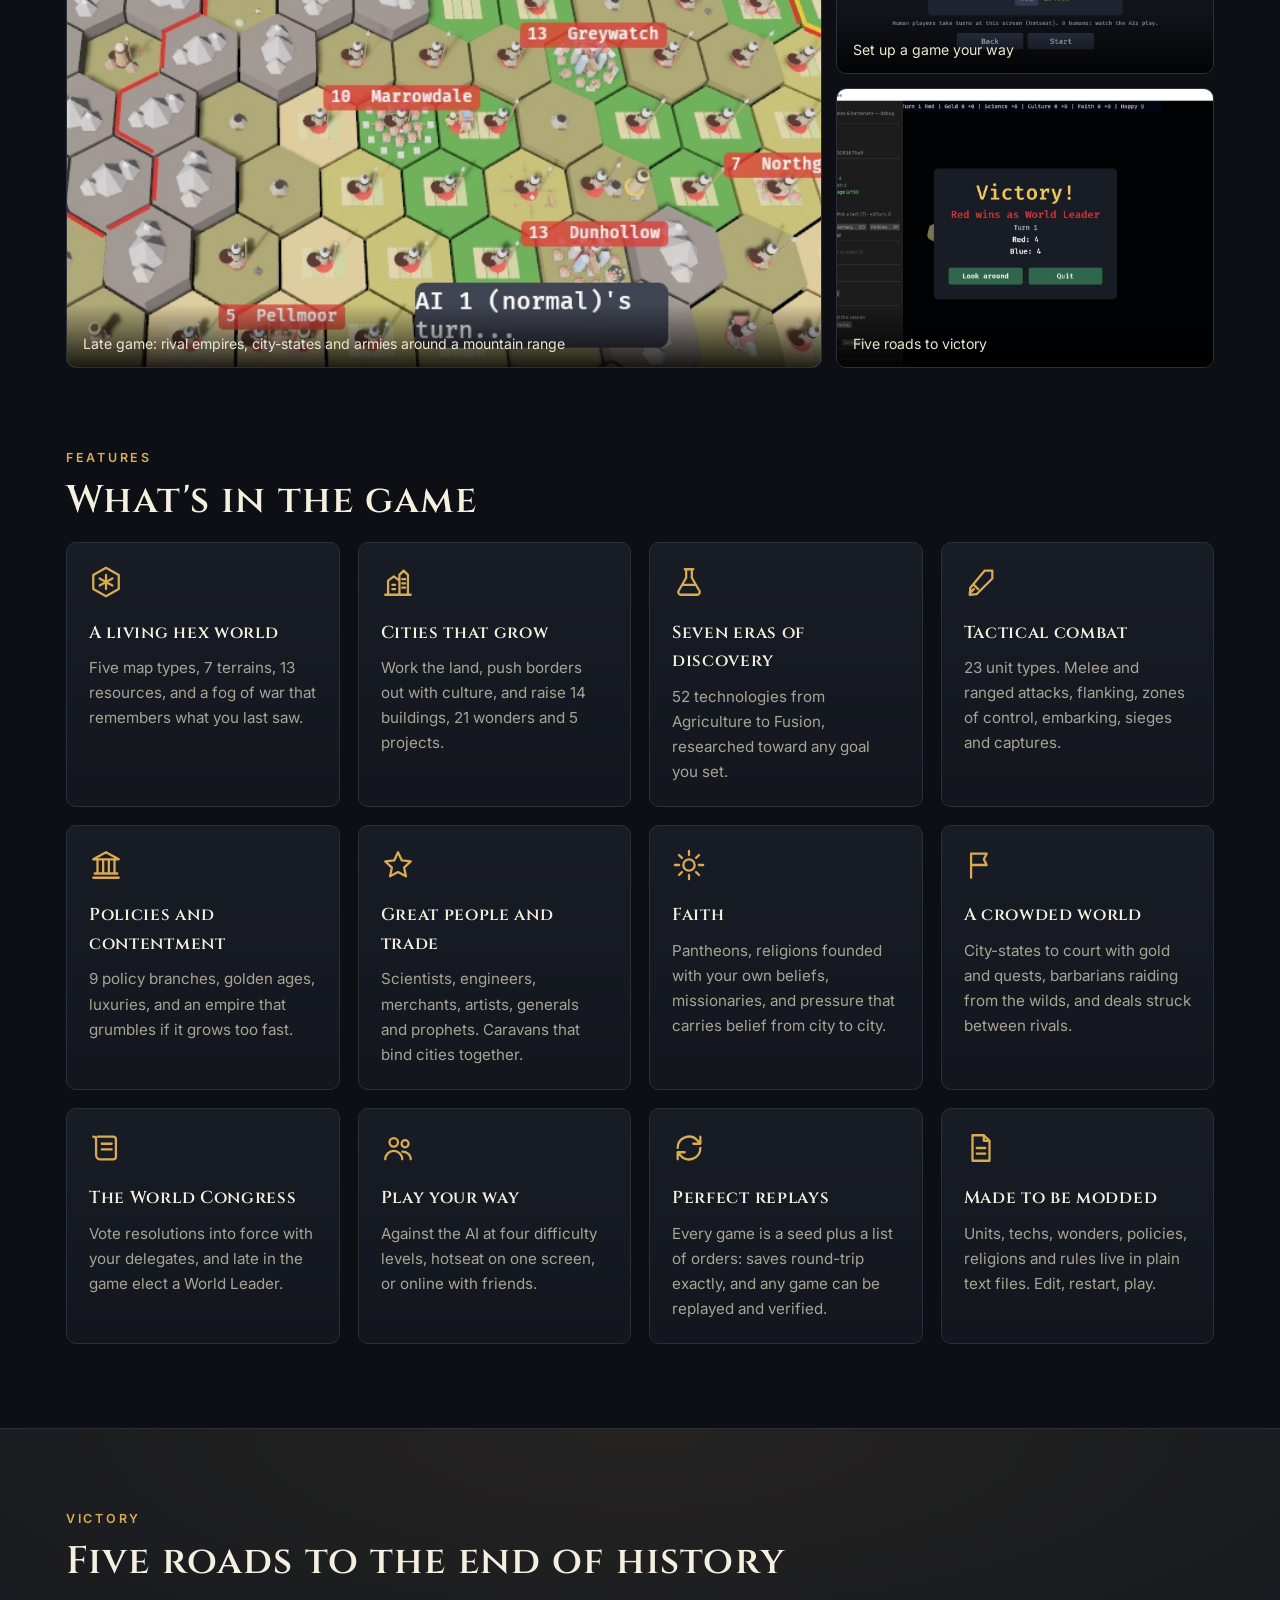
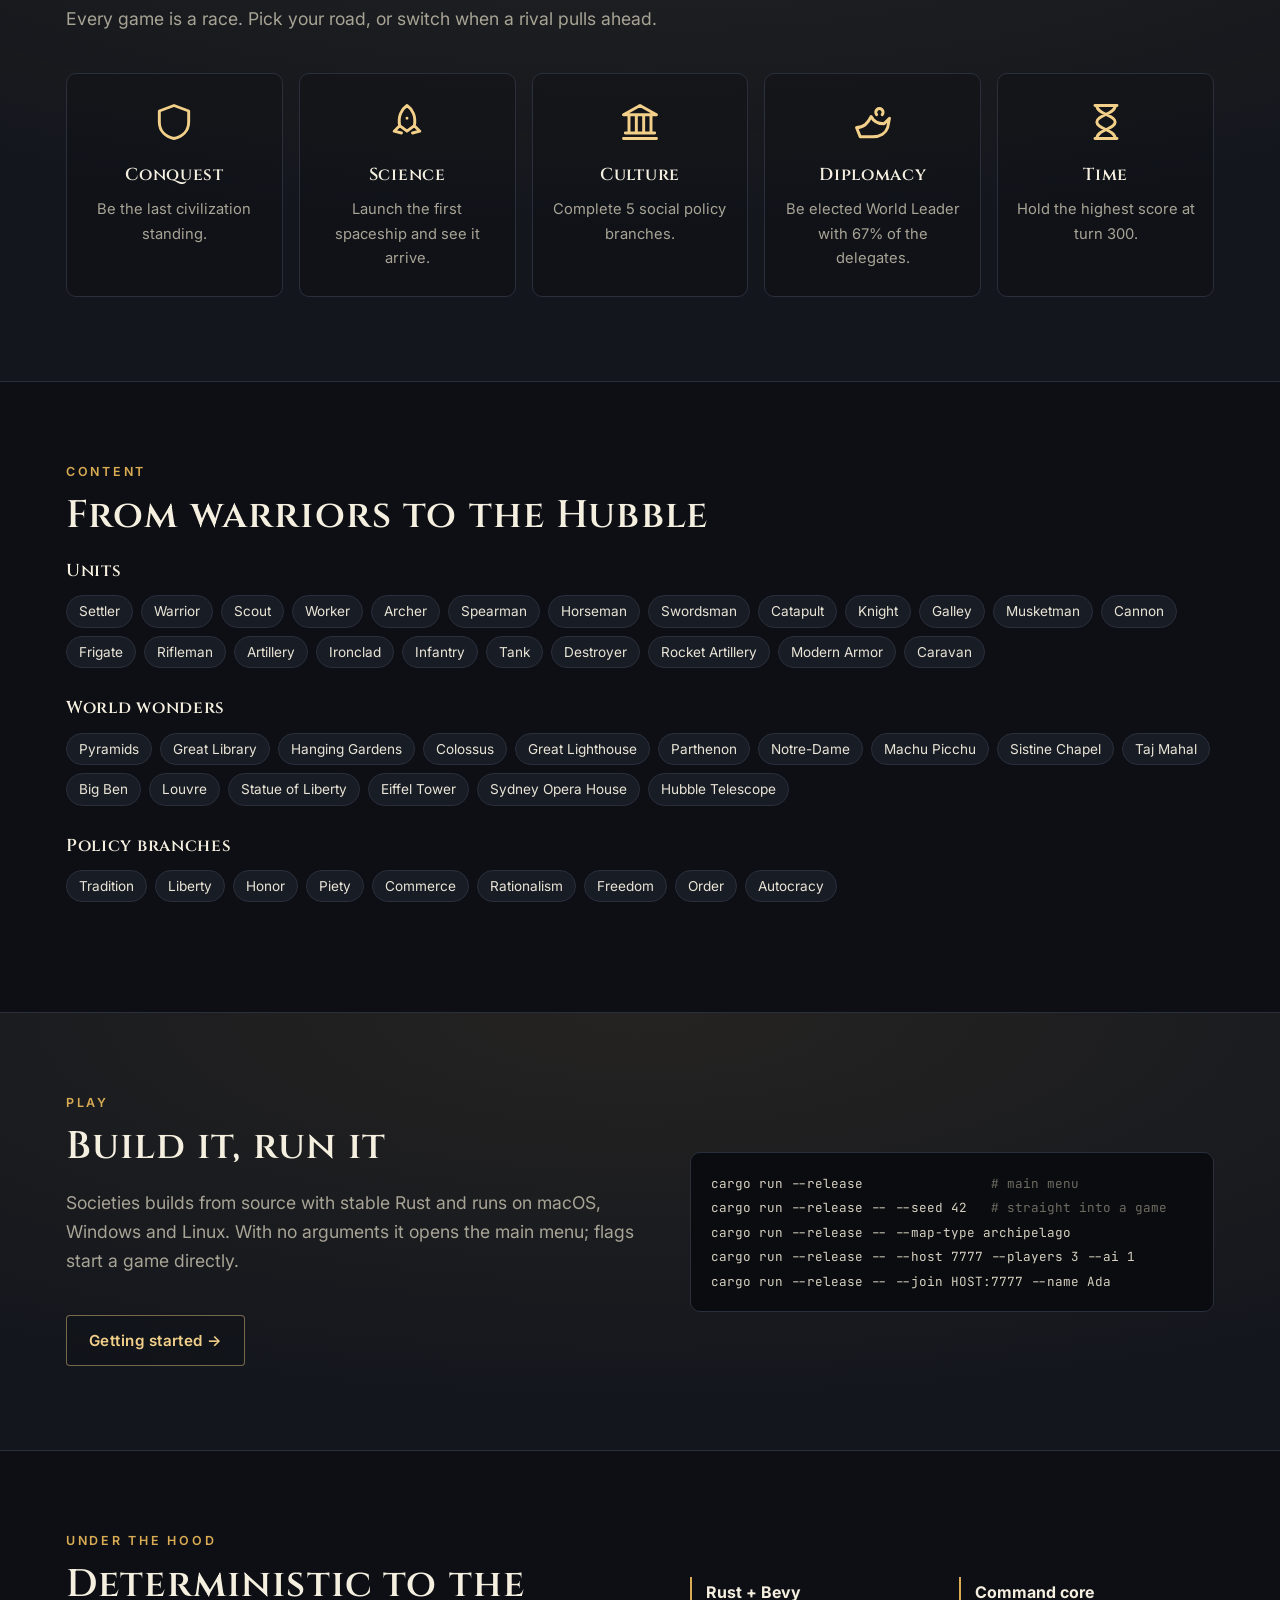
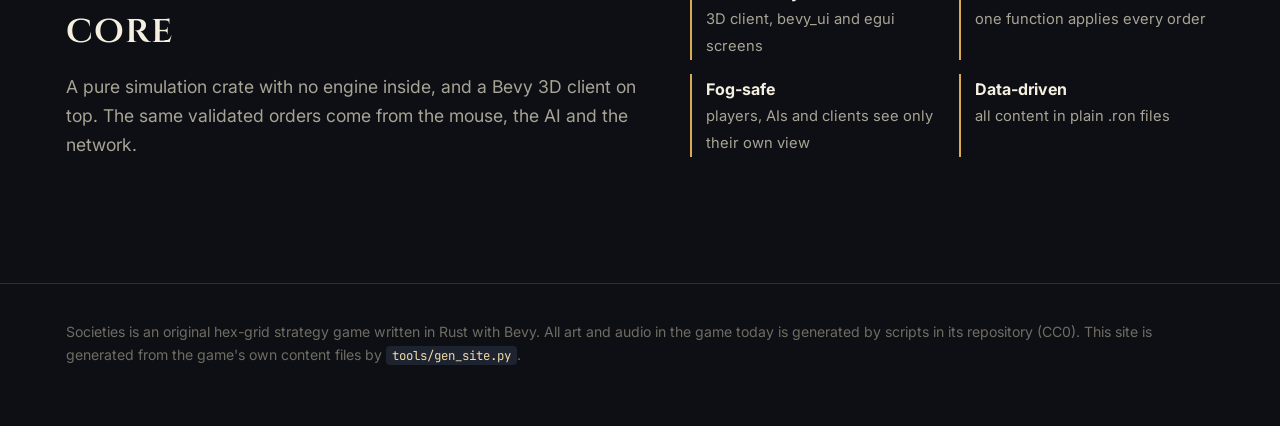
==== commit a9e0a3a3: "Update: new units, congress rule Co-Authored-By: Claude Opus 5.5 (1M context) <noreply@anthropic.com" ====
--- a/index.html
+++ b/index.html
@@ -26,7 +26,7 @@
       <a class="btn ghost" href="manual.html">Read the manual</a>
       <a class="btn ghost" href="assets.html">Art &amp; audio wanted</a>
     </div>
-    <div class="stats"><div>7<span>eras</span></div><div>52<span>technologies</span></div><div>12<span>units</span></div><div>21<span>wonders</span></div><div>5<span>victories</span></div><div>5<span>map types</span></div></div>
+    <div class="stats"><div>7<span>eras</span></div><div>52<span>technologies</span></div><div>23<span>units</span></div><div>21<span>wonders</span></div><div>5<span>victories</span></div><div>5<span>map types</span></div></div>
   </div>
 </header>
 
@@ -47,7 +47,7 @@
     <p class="eyebrow">Features</p>
     <h2>What's in the game</h2>
     <div class="features">
-      <div class="feature"><svg viewBox="0 0 24 24" fill="none" stroke="currentColor" stroke-width="1.6" stroke-linecap="round" stroke-linejoin="round" aria-hidden="true"><path d="M12 2 21 7v10l-9 5-9-5V7z"/><path d="M12 7v10M7.5 9.5l9 5M16.5 9.5l-9 5"/></svg><h3>A living hex world</h3><p>Five map types, 7 terrains, 13 resources, and a fog of war that remembers what you last saw.</p></div><div class="feature"><svg viewBox="0 0 24 24" fill="none" stroke="currentColor" stroke-width="1.6" stroke-linecap="round" stroke-linejoin="round" aria-hidden="true"><path d="M3 21h18M5 21V11l4-3 4 3v10M13 21V7l3-3 3 3v14M8 14h2M8 17h2M15 10h2M15 13h2M15 16h2"/></svg><h3>Cities that grow</h3><p>Work the land, push borders out with culture, and raise 14 buildings, 21 wonders and 5 projects.</p></div><div class="feature"><svg viewBox="0 0 24 24" fill="none" stroke="currentColor" stroke-width="1.6" stroke-linecap="round" stroke-linejoin="round" aria-hidden="true"><path d="M9 3h6M10 3v6L4.5 18.5A2 2 0 0 0 6.2 21h11.6a2 2 0 0 0 1.7-2.5L14 9V3M7.5 14h9"/></svg><h3>Seven eras of discovery</h3><p>52 technologies from Agriculture to Fusion, researched toward any goal you set.</p></div><div class="feature"><svg viewBox="0 0 24 24" fill="none" stroke="currentColor" stroke-width="1.6" stroke-linecap="round" stroke-linejoin="round" aria-hidden="true"><path d="M14.5 4 20 4v5.5L9 20.5 4 21l.5-5zM7 14l3 3M5 19l2-2"/></svg><h3>Tactical combat</h3><p>12 unit types. Melee and ranged attacks, flanking, zones of control, embarking, sieges and captures.</p></div><div class="feature"><svg viewBox="0 0 24 24" fill="none" stroke="currentColor" stroke-width="1.6" stroke-linecap="round" stroke-linejoin="round" aria-hidden="true"><path d="M3 21h18M4 8h16M12 3 3 8h18zM6 8v10M10 8v10M14 8v10M18 8v10M4 18h16"/></svg><h3>Policies and contentment</h3><p>9 policy branches, golden ages, luxuries, and an empire that grumbles if it grows too fast.</p></div><div class="feature"><svg viewBox="0 0 24 24" fill="none" stroke="currentColor" stroke-width="1.6" stroke-linecap="round" stroke-linejoin="round" aria-hidden="true"><path d="M12 3l2.7 5.8 6.3.7-4.7 4.3 1.3 6.2L12 17l-5.6 3 1.3-6.2L3 9.5l6.3-.7z"/></svg><h3>Great people and trade</h3><p>Scientists, engineers, merchants, artists, generals and prophets. Caravans that bind cities together.</p></div><div class="feature"><svg viewBox="0 0 24 24" fill="none" stroke="currentColor" stroke-width="1.6" stroke-linecap="round" stroke-linejoin="round" aria-hidden="true"><circle cx="12" cy="12" r="4"/><path d="M12 2v3M12 19v3M2 12h3M19 12h3M4.9 4.9l2.1 2.1M17 17l2.1 2.1M4.9 19.1 7 17M17 7l2.1-2.1"/></svg><h3>Faith</h3><p>Pantheons, religions founded with your own beliefs, missionaries, and pressure that carries belief from city to city.</p></div><div class="feature"><svg viewBox="0 0 24 24" fill="none" stroke="currentColor" stroke-width="1.6" stroke-linecap="round" stroke-linejoin="round" aria-hidden="true"><path d="M5 21V4M5 4h11l-2 4 2 4H5"/></svg><h3>A crowded world</h3><p>City-states to court with gold and quests, barbarians raiding from the wilds, and deals struck between rivals.</p></div><div class="feature"><svg viewBox="0 0 24 24" fill="none" stroke="currentColor" stroke-width="1.6" stroke-linecap="round" stroke-linejoin="round" aria-hidden="true"><path d="M6 4h11a2 2 0 0 1 2 2v12a2 2 0 0 1-2 2H8a3 3 0 0 1-3-3V6a2 2 0 0 0-2-2M9 9h7M9 13h7"/></svg><h3>The World Congress</h3><p>Vote resolutions into force with your delegates, and late in the game elect a World Leader.</p></div><div class="feature"><svg viewBox="0 0 24 24" fill="none" stroke="currentColor" stroke-width="1.6" stroke-linecap="round" stroke-linejoin="round" aria-hidden="true"><circle cx="9" cy="8" r="3"/><circle cx="17" cy="9" r="2.5"/><path d="M3 20c0-3.3 2.7-6 6-6s6 2.7 6 6M15 14.5c3 0 6 2 6 5.5"/></svg><h3>Play your way</h3><p>Against the AI at four difficulty levels, hotseat on one screen, or online with friends.</p></div><div class="feature"><svg viewBox="0 0 24 24" fill="none" stroke="currentColor" stroke-width="1.6" stroke-linecap="round" stroke-linejoin="round" aria-hidden="true"><path d="M4 12a8 8 0 0 1 14-5.3L20 9M20 4v5h-5M20 12a8 8 0 0 1-14 5.3L4 15M4 20v-5h5"/></svg><h3>Perfect replays</h3><p>Every game is a seed plus a list of orders: saves round-trip exactly, and any game can be replayed and verified.</p></div><div class="feature"><svg viewBox="0 0 24 24" fill="none" stroke="currentColor" stroke-width="1.6" stroke-linecap="round" stroke-linejoin="round" aria-hidden="true"><path d="M6 3h8l4 4v14H6zM14 3v4h4M9 12h6M9 16h6"/></svg><h3>Made to be modded</h3><p>Units, techs, wonders, policies, religions and rules live in plain text files. Edit, restart, play.</p></div>
+      <div class="feature"><svg viewBox="0 0 24 24" fill="none" stroke="currentColor" stroke-width="1.6" stroke-linecap="round" stroke-linejoin="round" aria-hidden="true"><path d="M12 2 21 7v10l-9 5-9-5V7z"/><path d="M12 7v10M7.5 9.5l9 5M16.5 9.5l-9 5"/></svg><h3>A living hex world</h3><p>Five map types, 7 terrains, 13 resources, and a fog of war that remembers what you last saw.</p></div><div class="feature"><svg viewBox="0 0 24 24" fill="none" stroke="currentColor" stroke-width="1.6" stroke-linecap="round" stroke-linejoin="round" aria-hidden="true"><path d="M3 21h18M5 21V11l4-3 4 3v10M13 21V7l3-3 3 3v14M8 14h2M8 17h2M15 10h2M15 13h2M15 16h2"/></svg><h3>Cities that grow</h3><p>Work the land, push borders out with culture, and raise 14 buildings, 21 wonders and 5 projects.</p></div><div class="feature"><svg viewBox="0 0 24 24" fill="none" stroke="currentColor" stroke-width="1.6" stroke-linecap="round" stroke-linejoin="round" aria-hidden="true"><path d="M9 3h6M10 3v6L4.5 18.5A2 2 0 0 0 6.2 21h11.6a2 2 0 0 0 1.7-2.5L14 9V3M7.5 14h9"/></svg><h3>Seven eras of discovery</h3><p>52 technologies from Agriculture to Fusion, researched toward any goal you set.</p></div><div class="feature"><svg viewBox="0 0 24 24" fill="none" stroke="currentColor" stroke-width="1.6" stroke-linecap="round" stroke-linejoin="round" aria-hidden="true"><path d="M14.5 4 20 4v5.5L9 20.5 4 21l.5-5zM7 14l3 3M5 19l2-2"/></svg><h3>Tactical combat</h3><p>23 unit types. Melee and ranged attacks, flanking, zones of control, embarking, sieges and captures.</p></div><div class="feature"><svg viewBox="0 0 24 24" fill="none" stroke="currentColor" stroke-width="1.6" stroke-linecap="round" stroke-linejoin="round" aria-hidden="true"><path d="M3 21h18M4 8h16M12 3 3 8h18zM6 8v10M10 8v10M14 8v10M18 8v10M4 18h16"/></svg><h3>Policies and contentment</h3><p>9 policy branches, golden ages, luxuries, and an empire that grumbles if it grows too fast.</p></div><div class="feature"><svg viewBox="0 0 24 24" fill="none" stroke="currentColor" stroke-width="1.6" stroke-linecap="round" stroke-linejoin="round" aria-hidden="true"><path d="M12 3l2.7 5.8 6.3.7-4.7 4.3 1.3 6.2L12 17l-5.6 3 1.3-6.2L3 9.5l6.3-.7z"/></svg><h3>Great people and trade</h3><p>Scientists, engineers, merchants, artists, generals and prophets. Caravans that bind cities together.</p></div><div class="feature"><svg viewBox="0 0 24 24" fill="none" stroke="currentColor" stroke-width="1.6" stroke-linecap="round" stroke-linejoin="round" aria-hidden="true"><circle cx="12" cy="12" r="4"/><path d="M12 2v3M12 19v3M2 12h3M19 12h3M4.9 4.9l2.1 2.1M17 17l2.1 2.1M4.9 19.1 7 17M17 7l2.1-2.1"/></svg><h3>Faith</h3><p>Pantheons, religions founded with your own beliefs, missionaries, and pressure that carries belief from city to city.</p></div><div class="feature"><svg viewBox="0 0 24 24" fill="none" stroke="currentColor" stroke-width="1.6" stroke-linecap="round" stroke-linejoin="round" aria-hidden="true"><path d="M5 21V4M5 4h11l-2 4 2 4H5"/></svg><h3>A crowded world</h3><p>City-states to court with gold and quests, barbarians raiding from the wilds, and deals struck between rivals.</p></div><div class="feature"><svg viewBox="0 0 24 24" fill="none" stroke="currentColor" stroke-width="1.6" stroke-linecap="round" stroke-linejoin="round" aria-hidden="true"><path d="M6 4h11a2 2 0 0 1 2 2v12a2 2 0 0 1-2 2H8a3 3 0 0 1-3-3V6a2 2 0 0 0-2-2M9 9h7M9 13h7"/></svg><h3>The World Congress</h3><p>Vote resolutions into force with your delegates, and late in the game elect a World Leader.</p></div><div class="feature"><svg viewBox="0 0 24 24" fill="none" stroke="currentColor" stroke-width="1.6" stroke-linecap="round" stroke-linejoin="round" aria-hidden="true"><circle cx="9" cy="8" r="3"/><circle cx="17" cy="9" r="2.5"/><path d="M3 20c0-3.3 2.7-6 6-6s6 2.7 6 6M15 14.5c3 0 6 2 6 5.5"/></svg><h3>Play your way</h3><p>Against the AI at four difficulty levels, hotseat on one screen, or online with friends.</p></div><div class="feature"><svg viewBox="0 0 24 24" fill="none" stroke="currentColor" stroke-width="1.6" stroke-linecap="round" stroke-linejoin="round" aria-hidden="true"><path d="M4 12a8 8 0 0 1 14-5.3L20 9M20 4v5h-5M20 12a8 8 0 0 1-14 5.3L4 15M4 20v-5h5"/></svg><h3>Perfect replays</h3><p>Every game is a seed plus a list of orders: saves round-trip exactly, and any game can be replayed and verified.</p></div><div class="feature"><svg viewBox="0 0 24 24" fill="none" stroke="currentColor" stroke-width="1.6" stroke-linecap="round" stroke-linejoin="round" aria-hidden="true"><path d="M6 3h8l4 4v14H6zM14 3v4h4M9 12h6M9 16h6"/></svg><h3>Made to be modded</h3><p>Units, techs, wonders, policies, religions and rules live in plain text files. Edit, restart, play.</p></div>
     </div>
   </div>
 </section>
@@ -68,7 +68,7 @@
     <p class="eyebrow">Content</p>
     <h2>From warriors to the Hubble</h2>
     <h3>Units</h3>
-    <div class="chips"><span class="chip">Settler</span><span class="chip">Warrior</span><span class="chip">Scout</span><span class="chip">Worker</span><span class="chip">Archer</span><span class="chip">Spearman</span><span class="chip">Horseman</span><span class="chip">Swordsman</span><span class="chip">Catapult</span><span class="chip">Knight</span><span class="chip">Galley</span><span class="chip">Caravan</span></div>
+    <div class="chips"><span class="chip">Settler</span><span class="chip">Warrior</span><span class="chip">Scout</span><span class="chip">Worker</span><span class="chip">Archer</span><span class="chip">Spearman</span><span class="chip">Horseman</span><span class="chip">Swordsman</span><span class="chip">Catapult</span><span class="chip">Knight</span><span class="chip">Galley</span><span class="chip">Musketman</span><span class="chip">Cannon</span><span class="chip">Frigate</span><span class="chip">Rifleman</span><span class="chip">Artillery</span><span class="chip">Ironclad</span><span class="chip">Infantry</span><span class="chip">Tank</span><span class="chip">Destroyer</span><span class="chip">Rocket Artillery</span><span class="chip">Modern Armor</span><span class="chip">Caravan</span></div>
     <h3>World wonders</h3>
     <div class="chips"><span class="chip">Pyramids</span><span class="chip">Great Library</span><span class="chip">Hanging Gardens</span><span class="chip">Colossus</span><span class="chip">Great Lighthouse</span><span class="chip">Parthenon</span><span class="chip">Notre-Dame</span><span class="chip">Machu Picchu</span><span class="chip">Sistine Chapel</span><span class="chip">Taj Mahal</span><span class="chip">Big Ben</span><span class="chip">Louvre</span><span class="chip">Statue of Liberty</span><span class="chip">Eiffel Tower</span><span class="chip">Sydney Opera House</span><span class="chip">Hubble Telescope</span></div>
     <h3>Policy branches</h3>
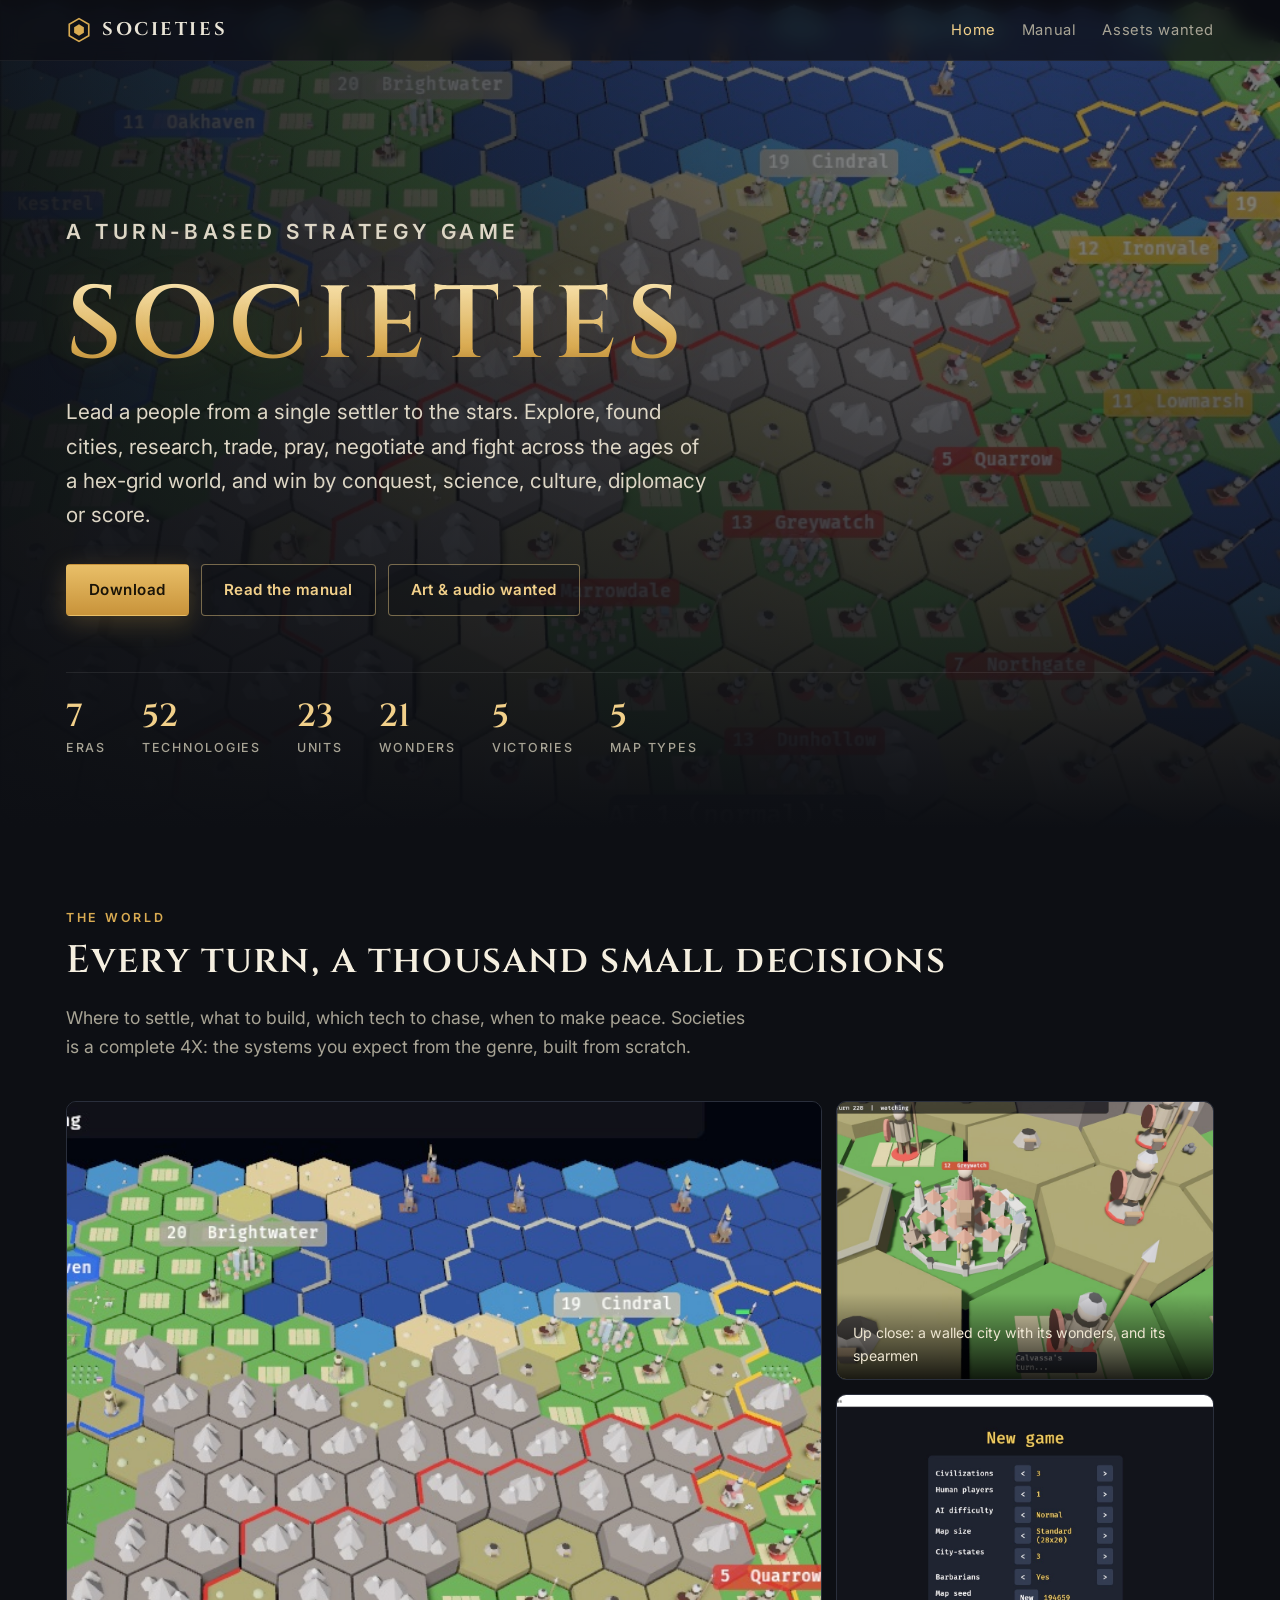
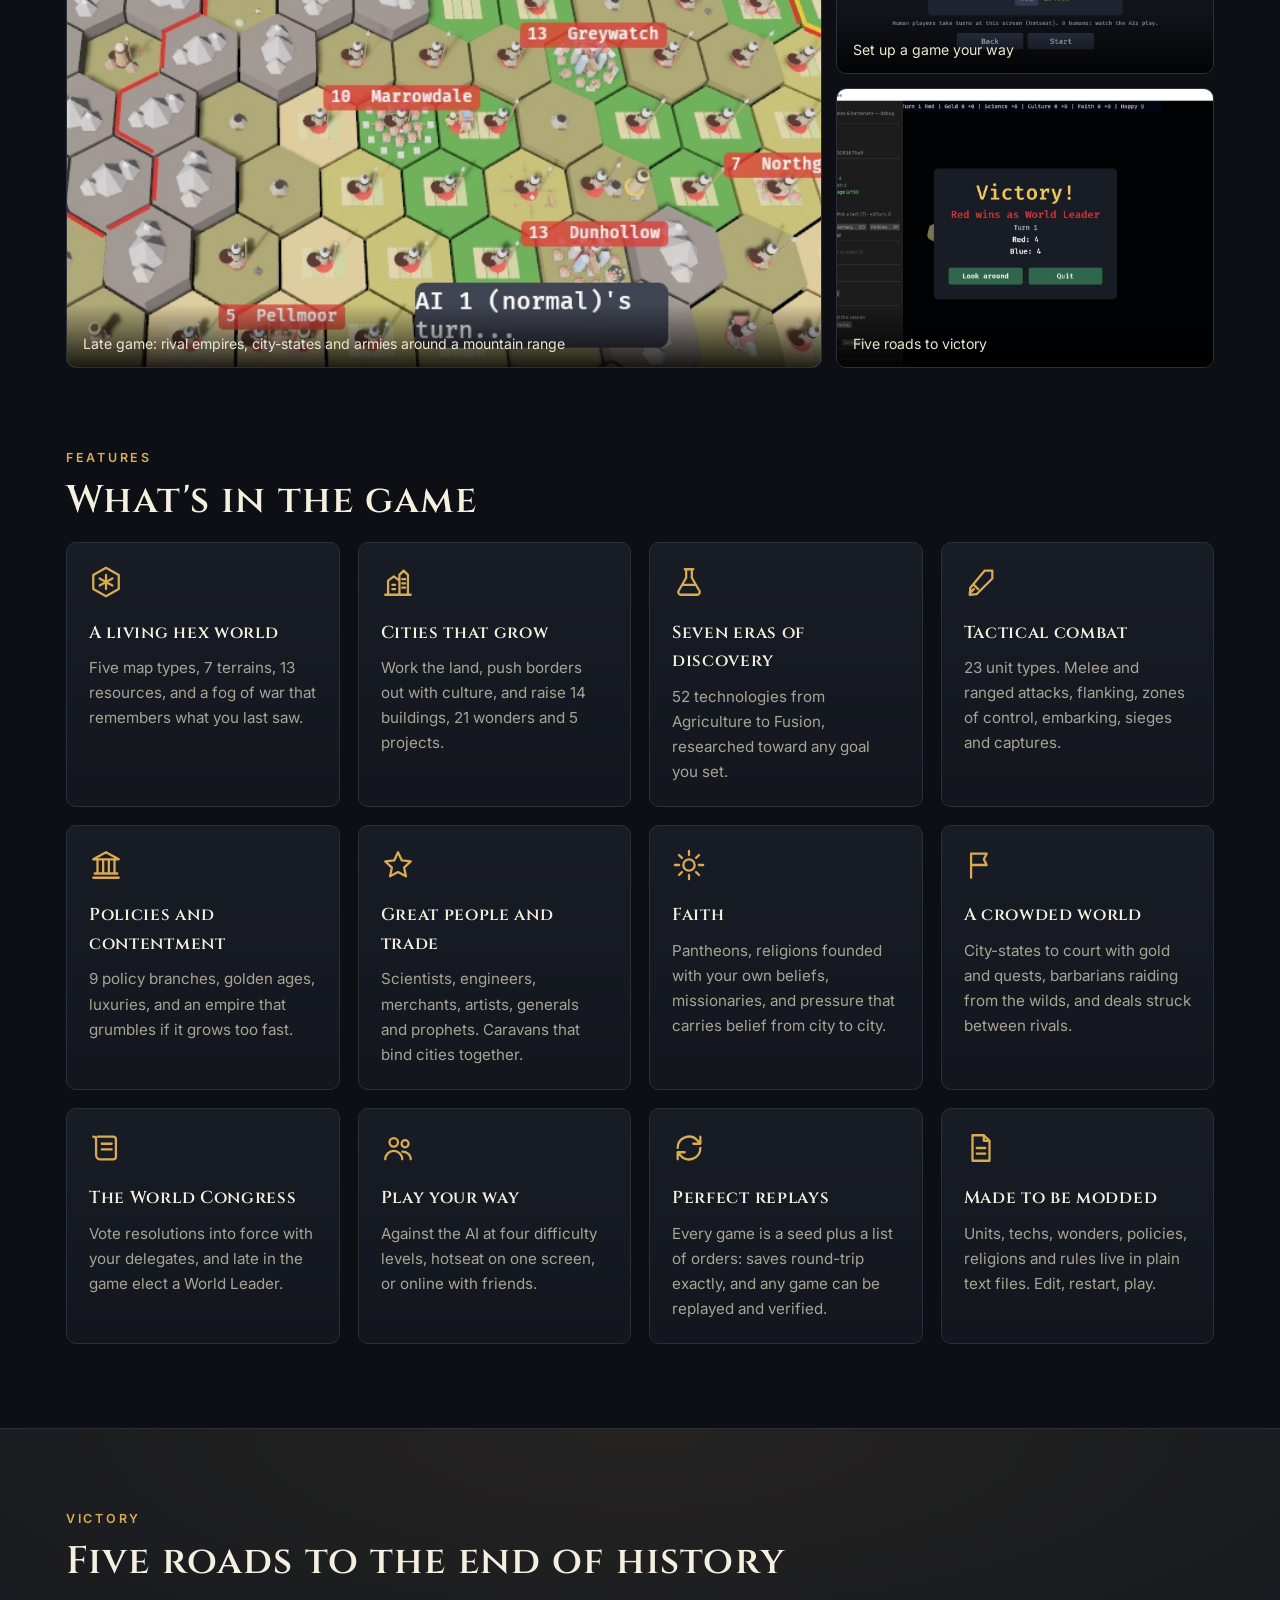
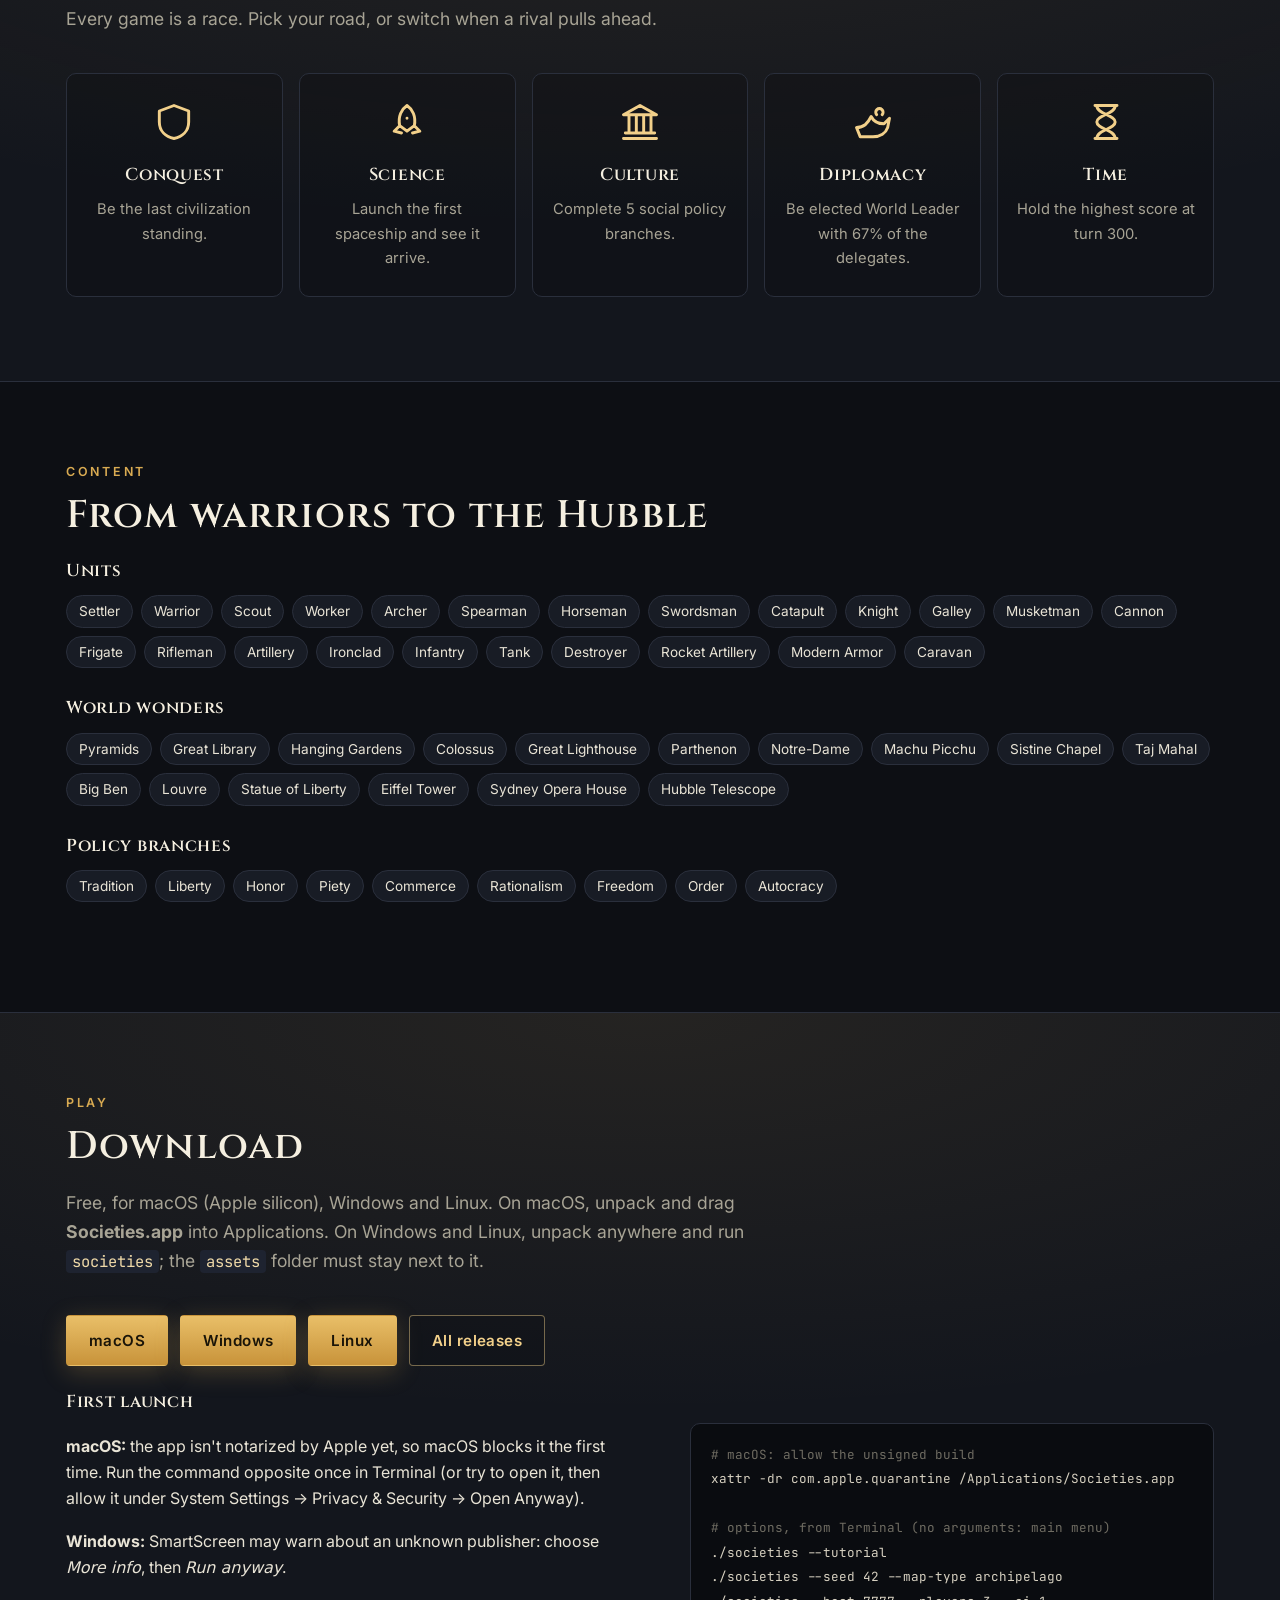
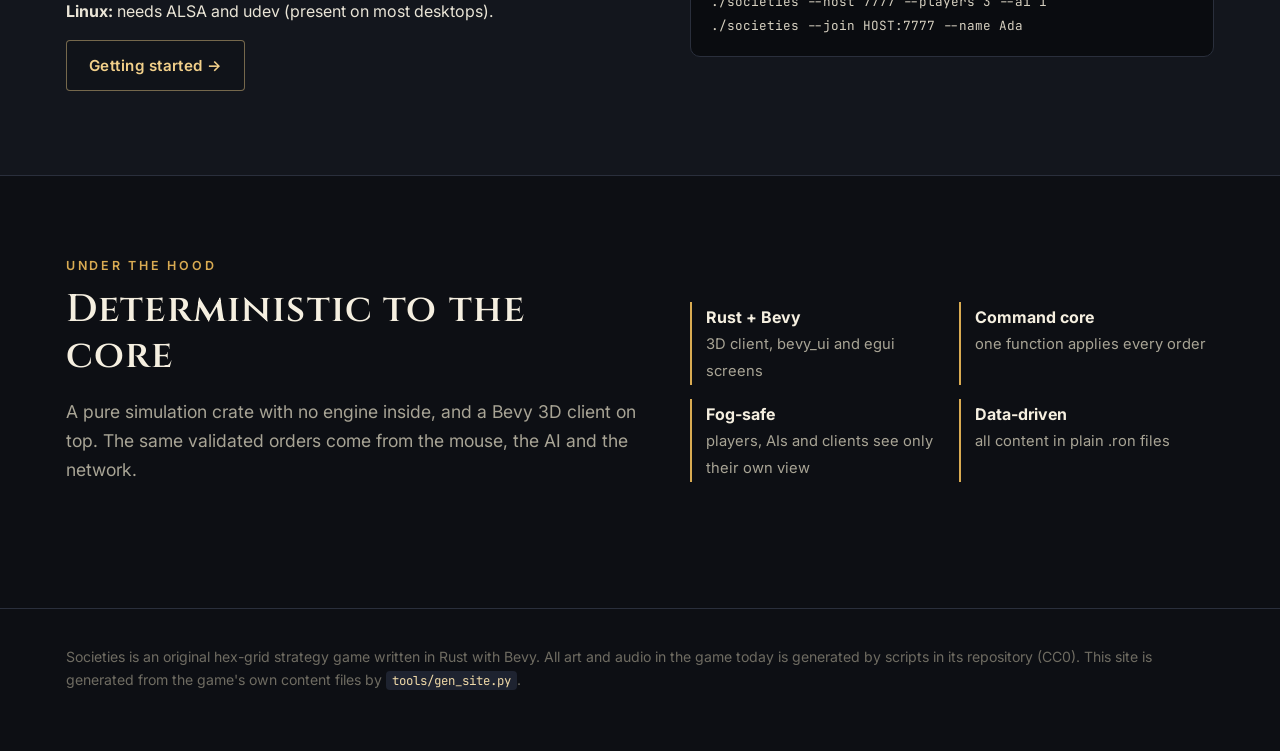
==== commit 98a04c57: "Download section: macOS, Windows and Linux builds Co-Authored-By: Claude Opus 5.5 (1M context) <nore" ====
--- a/index.html
+++ b/index.html
@@ -22,7 +22,7 @@
     <p>Lead a people from a single settler to the stars. Explore, found cities, research, trade, pray, negotiate and
     fight across the ages of a hex-grid world, and win by conquest, science, culture, diplomacy or score.</p>
     <div class="cta">
-      <a class="btn primary" href="#play">Play it</a>
+      <a class="btn primary" href="#play">Download</a>
       <a class="btn ghost" href="manual.html">Read the manual</a>
       <a class="btn ghost" href="assets.html">Art &amp; audio wanted</a>
     </div>
@@ -77,19 +77,38 @@
 </section>
 
 <section id="play" class="band">
-  <div class="wrap split">
-    <div>
-      <p class="eyebrow">Play</p>
-      <h2>Build it, run it</h2>
-      <p class="lead">Societies builds from source with stable Rust and runs on macOS, Windows and Linux. With no
-      arguments it opens the main menu; flags start a game directly.</p>
-      <a class="btn ghost" href="manual.html#start">Getting started →</a>
+  <div class="wrap">
+    <p class="eyebrow">Play</p>
+    <h2>Download</h2>
+    <p class="lead">Free, for macOS (Apple silicon), Windows and Linux. On macOS, unpack and drag
+    <strong>Societies.app</strong> into Applications. On Windows and Linux, unpack anywhere and run
+    <code>societies</code>; the <code>assets</code> folder must stay next to it.</p>
+    <div class="cta" style="margin:22px 0">
+      <a class="btn primary" href="https://github.com/rsantacroce/societies-site/releases/latest/download/societies-macos-arm64.tar.gz">macOS</a>
+      <a class="btn primary" href="https://github.com/rsantacroce/societies-site/releases/latest/download/societies-windows-x86_64.zip">Windows</a>
+      <a class="btn primary" href="https://github.com/rsantacroce/societies-site/releases/latest/download/societies-linux-x86_64.tar.gz">Linux</a>
+      <a class="btn ghost" href="https://github.com/rsantacroce/societies-site/releases">All releases</a>
     </div>
-<pre><code>cargo run --release                <span class="c"># main menu</span>
-cargo run --release -- --seed 42   <span class="c"># straight into a game</span>
-cargo run --release -- --map-type archipelago
-cargo run --release -- --host 7777 --players 3 --ai 1
-cargo run --release -- --join HOST:7777 --name Ada</code></pre>
+    <div class="split">
+      <div>
+        <h3>First launch</h3>
+        <p><strong>macOS:</strong> the app isn't notarized by Apple yet, so macOS blocks it the first time. Run the
+        command opposite once in Terminal (or try to open it, then allow it under System Settings &rarr; Privacy
+        &amp; Security &rarr; Open Anyway).</p>
+        <p><strong>Windows:</strong> SmartScreen may warn about an unknown publisher: choose <em>More info</em>,
+        then <em>Run anyway</em>.</p>
+        <p><strong>Linux:</strong> needs ALSA and udev (present on most desktops).</p>
+        <a class="btn ghost" href="manual.html#start">Getting started &rarr;</a>
+      </div>
+<pre><code><span class="c"># macOS: allow the unsigned build</span>
+xattr -dr com.apple.quarantine /Applications/Societies.app
+
+<span class="c"># options, from Terminal (no arguments: main menu)</span>
+./societies --tutorial
+./societies --seed 42 --map-type archipelago
+./societies --host 7777 --players 3 --ai 1
+./societies --join HOST:7777 --name Ada</code></pre>
+    </div>
   </div>
 </section>
 
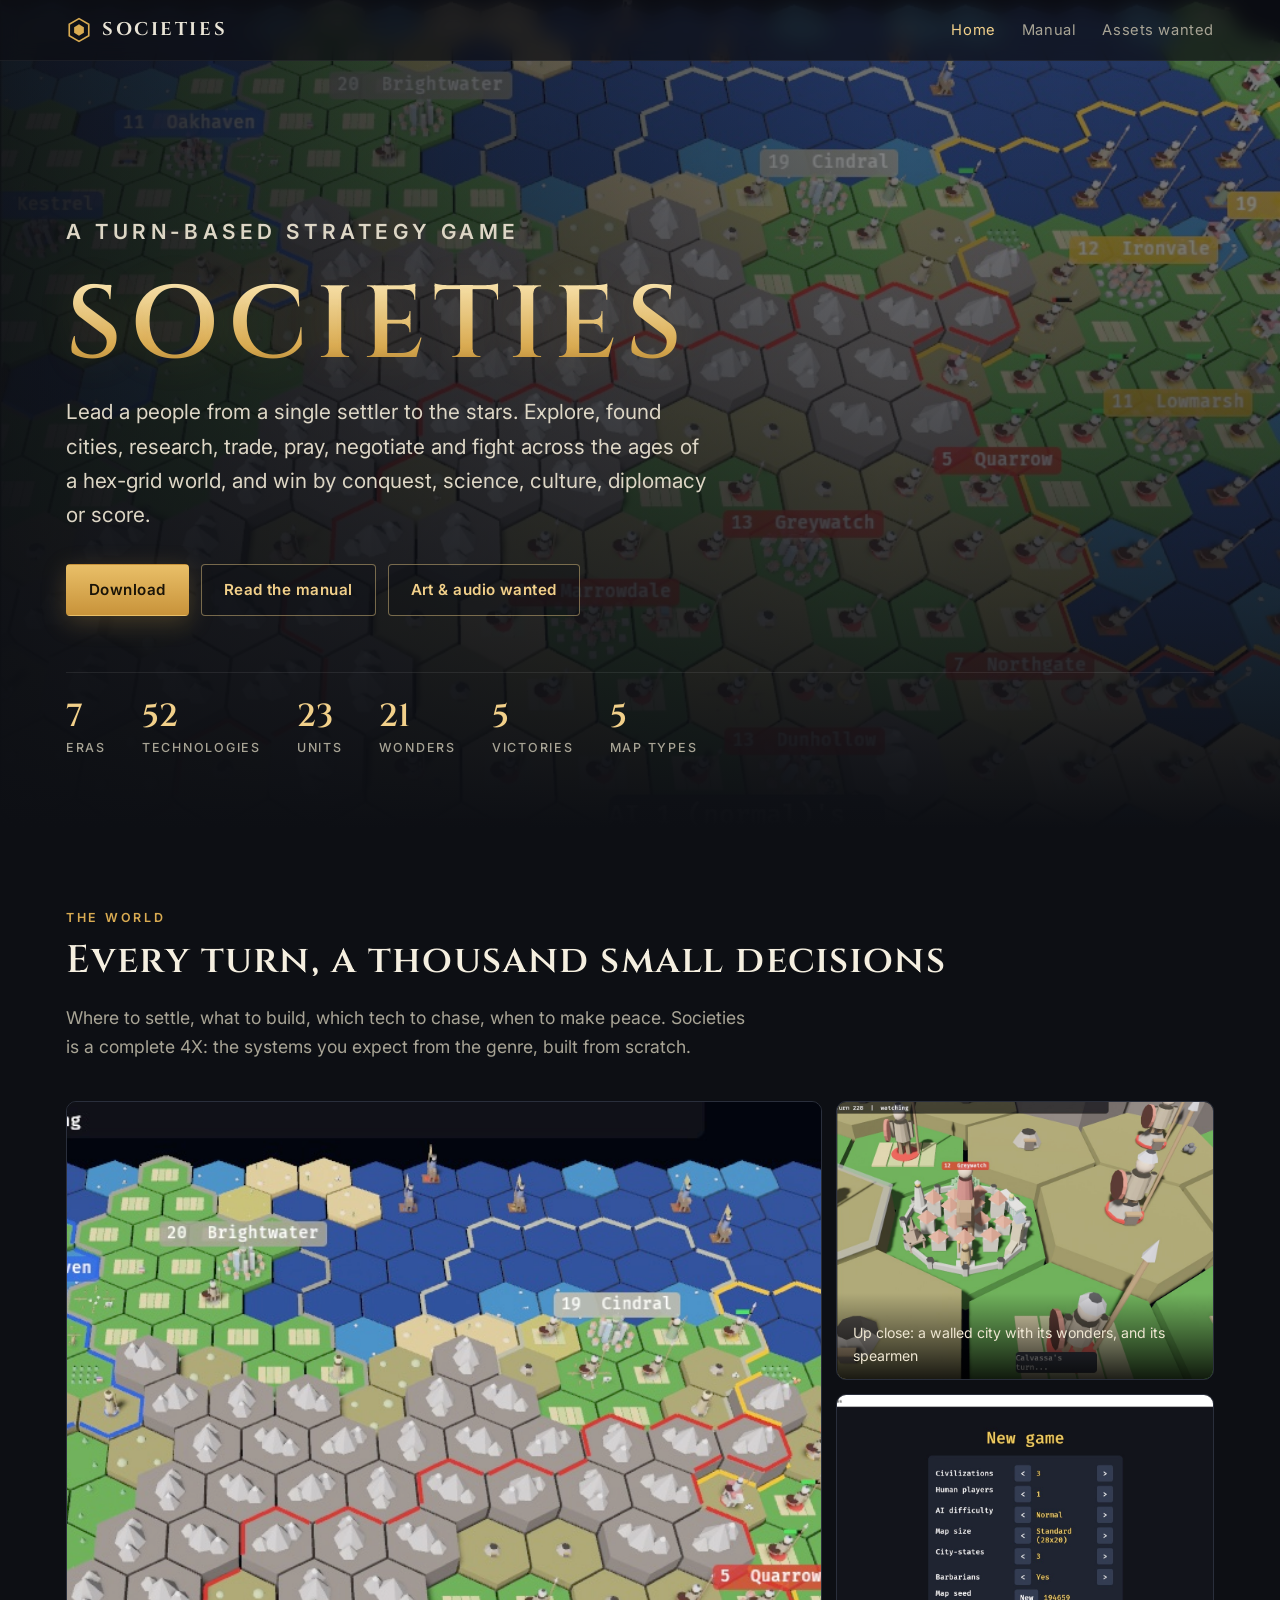
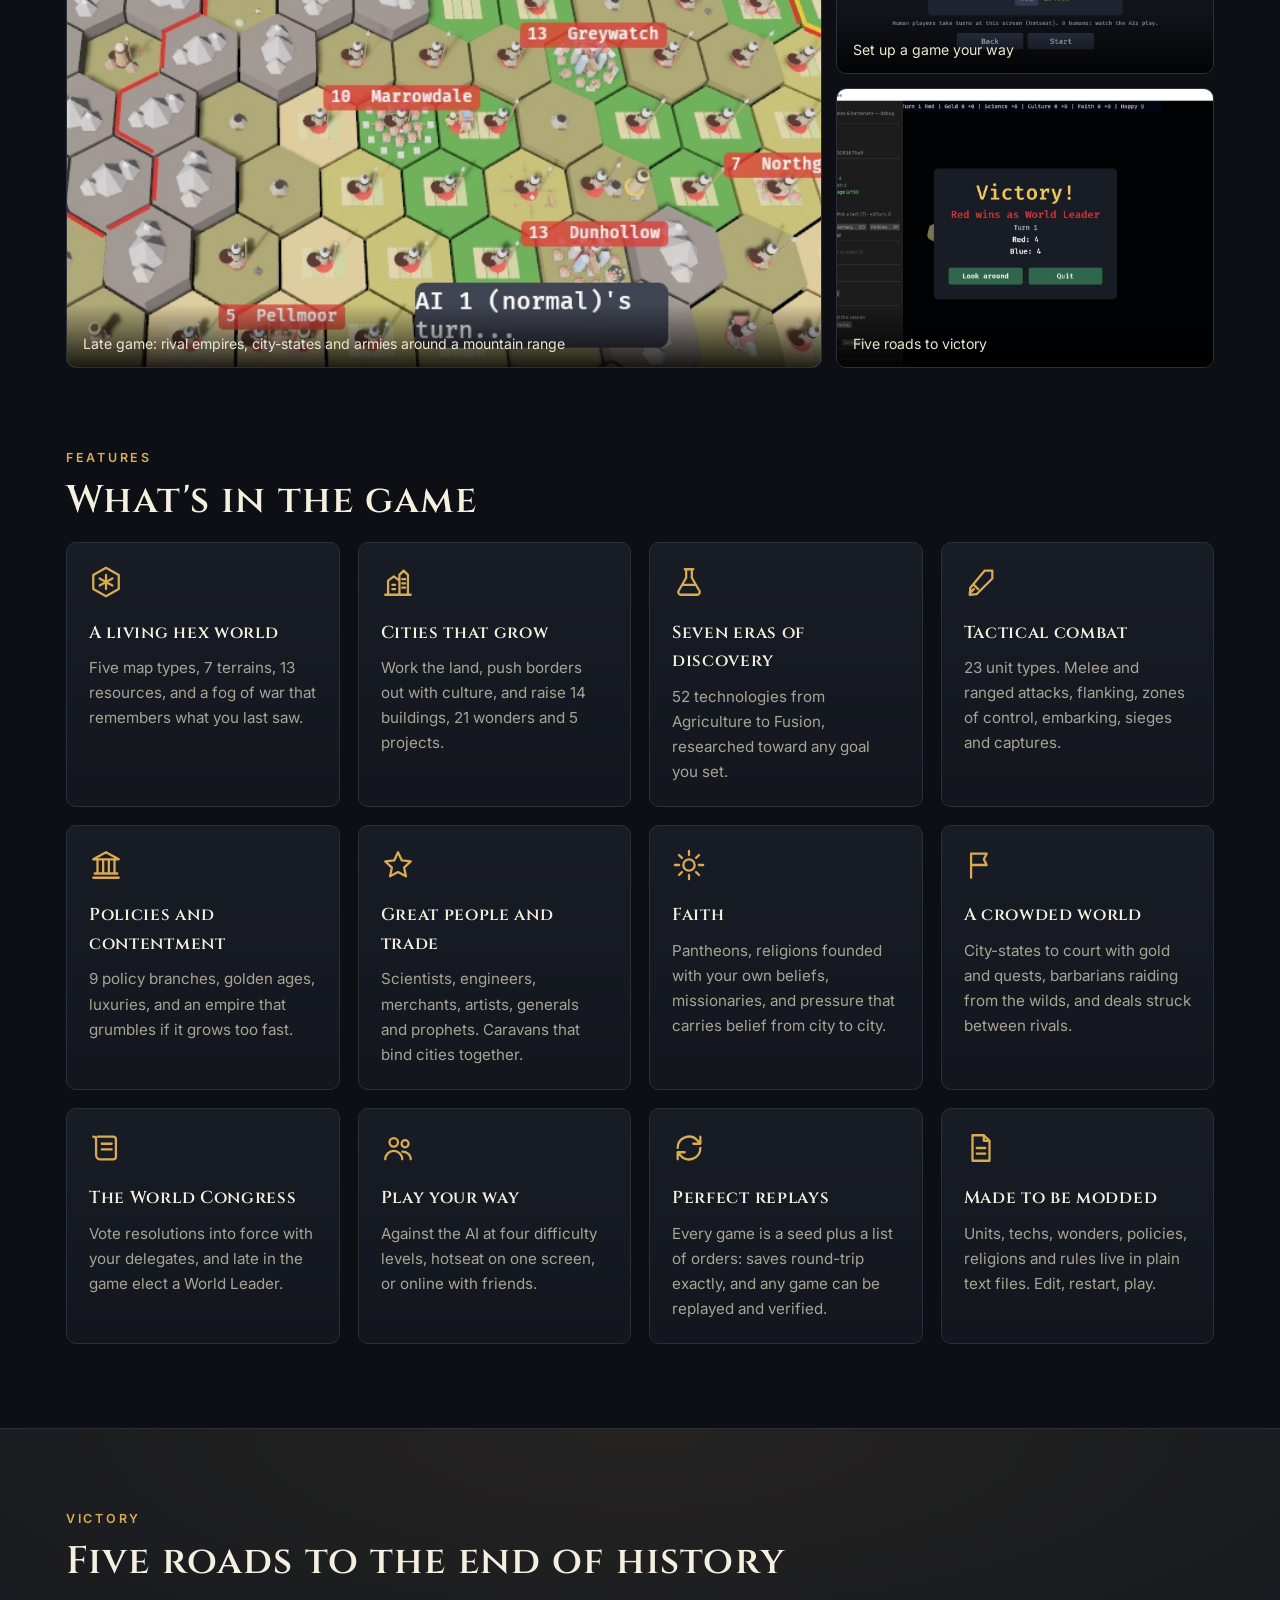
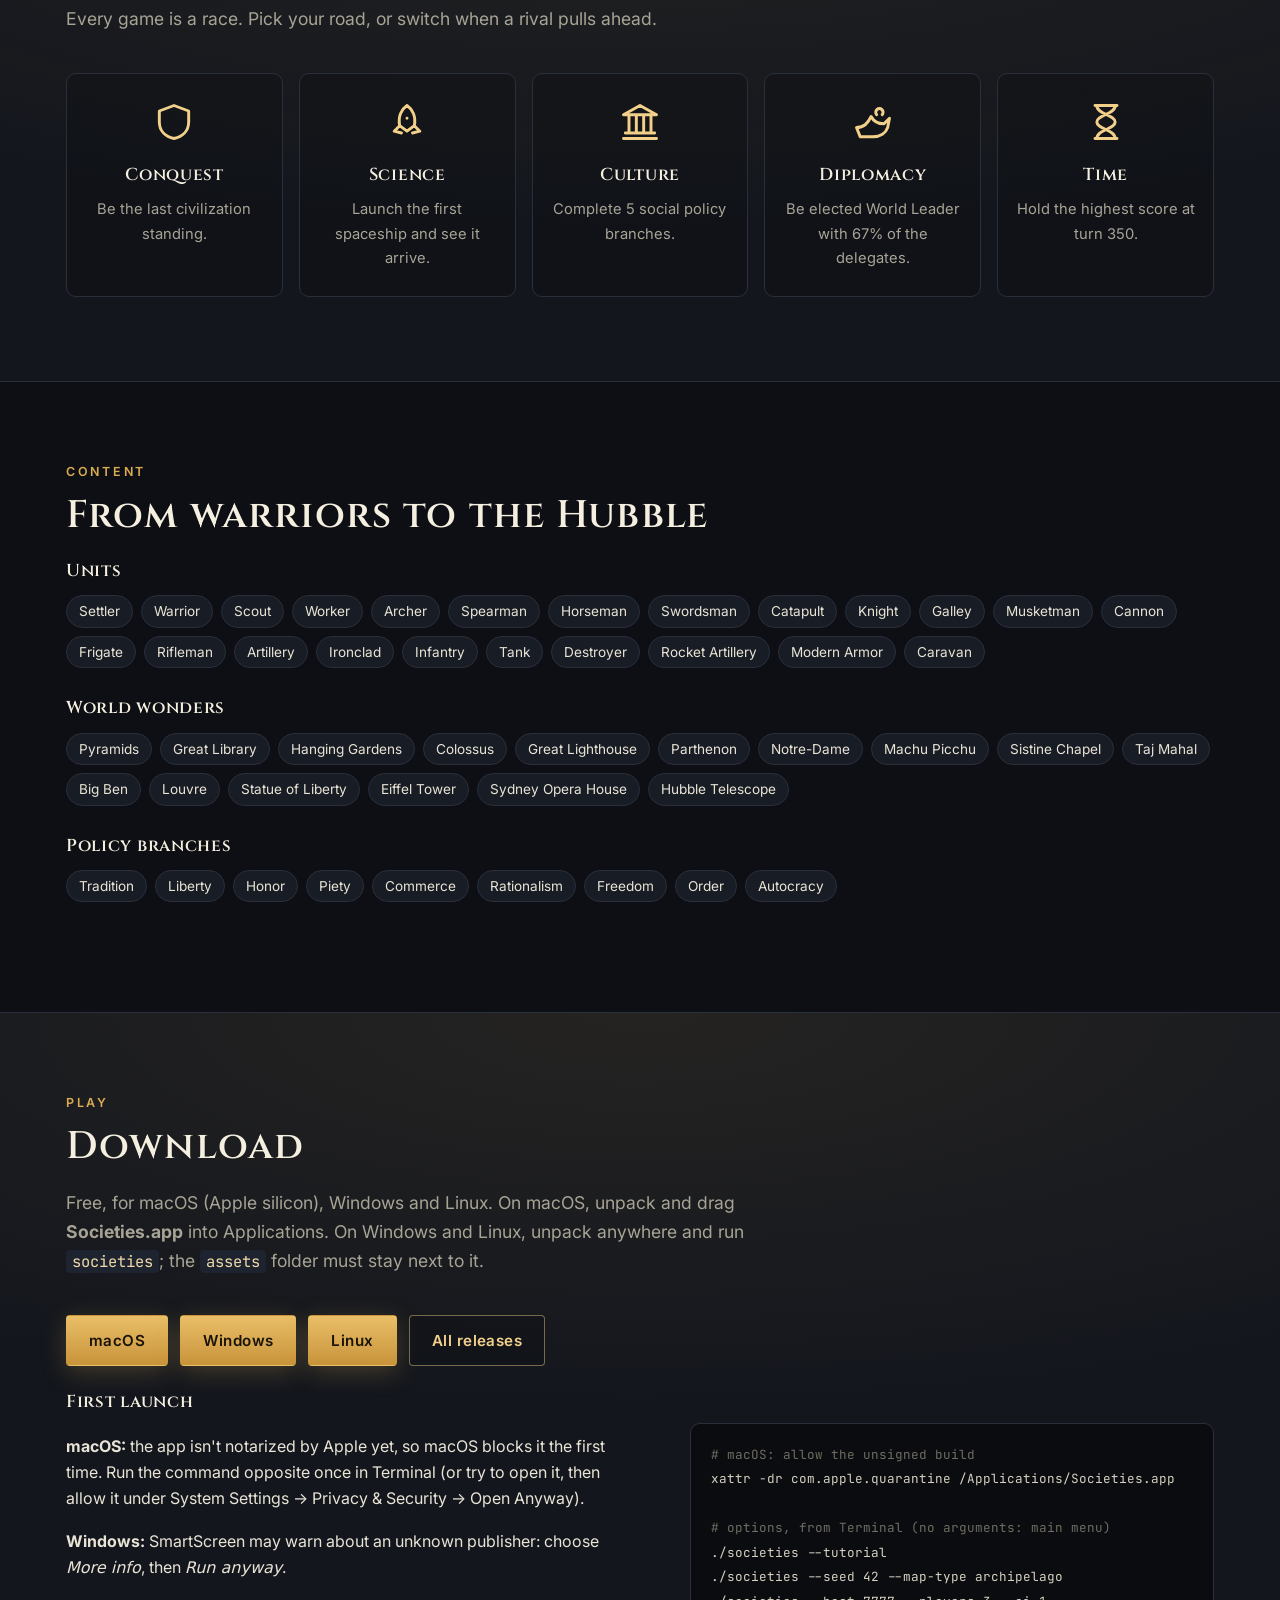
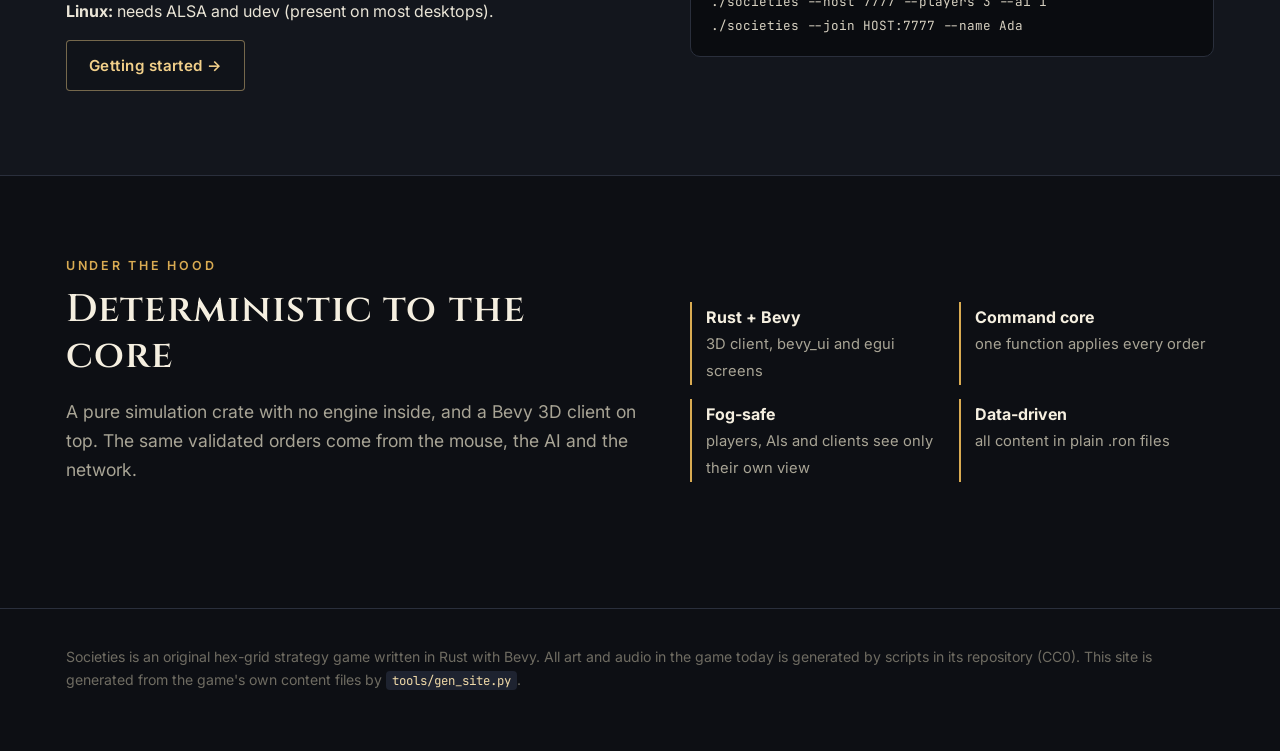
==== commit d422adf8: "Manual: longer games, AI and undo updates Co-Authored-By: Claude Opus 5.5 (1M context) <noreply@anth" ====
--- a/index.html
+++ b/index.html
@@ -58,7 +58,7 @@
     <h2>Five roads to the end of history</h2>
     <p class="lead">Every game is a race. Pick your road, or switch when a rival pulls ahead.</p>
     <div class="victories">
-      <div class="victory"><svg viewBox="0 0 24 24" fill="none" stroke="currentColor" stroke-width="1.6" stroke-linecap="round" stroke-linejoin="round" aria-hidden="true"><path d="M12 3l8 3v6c0 5-3.5 8-8 9-4.5-1-8-4-8-9V6z"/></svg><h3>Conquest</h3><p>Be the last civilization standing.</p></div><div class="victory"><svg viewBox="0 0 24 24" fill="none" stroke="currentColor" stroke-width="1.6" stroke-linecap="round" stroke-linejoin="round" aria-hidden="true"><path d="M12 3c3 2 5 6 4 11l-4 3-4-3c-1-5 1-9 4-11zM12 10v.01M8 14l-3 3 4 1M16 14l3 3-4 1"/></svg><h3>Science</h3><p>Launch the first spaceship and see it arrive.</p></div><div class="victory"><svg viewBox="0 0 24 24" fill="none" stroke="currentColor" stroke-width="1.6" stroke-linecap="round" stroke-linejoin="round" aria-hidden="true"><path d="M3 21h18M4 8h16M12 3 3 8h18zM6 8v10M10 8v10M14 8v10M18 8v10M4 18h16"/></svg><h3>Culture</h3><p>Complete 5 social policy branches.</p></div><div class="victory"><svg viewBox="0 0 24 24" fill="none" stroke="currentColor" stroke-width="1.6" stroke-linecap="round" stroke-linejoin="round" aria-hidden="true"><path d="M3 15c4 0 6-2 8-6 1.5 3 4 4 7 4l3-3-1 5c-1 3-4 5-8 5H5zM14 8a2 2 0 1 1 3 0"/></svg><h3>Diplomacy</h3><p>Be elected World Leader with 67% of the delegates.</p></div><div class="victory"><svg viewBox="0 0 24 24" fill="none" stroke="currentColor" stroke-width="1.6" stroke-linecap="round" stroke-linejoin="round" aria-hidden="true"><path d="M6 3h12M6 21h12M7 3c0 5 10 5 10 9s-10 4-10 9M17 3c0 5-10 5-10 9s10 4 10 9"/></svg><h3>Time</h3><p>Hold the highest score at turn 300.</p></div>
+      <div class="victory"><svg viewBox="0 0 24 24" fill="none" stroke="currentColor" stroke-width="1.6" stroke-linecap="round" stroke-linejoin="round" aria-hidden="true"><path d="M12 3l8 3v6c0 5-3.5 8-8 9-4.5-1-8-4-8-9V6z"/></svg><h3>Conquest</h3><p>Be the last civilization standing.</p></div><div class="victory"><svg viewBox="0 0 24 24" fill="none" stroke="currentColor" stroke-width="1.6" stroke-linecap="round" stroke-linejoin="round" aria-hidden="true"><path d="M12 3c3 2 5 6 4 11l-4 3-4-3c-1-5 1-9 4-11zM12 10v.01M8 14l-3 3 4 1M16 14l3 3-4 1"/></svg><h3>Science</h3><p>Launch the first spaceship and see it arrive.</p></div><div class="victory"><svg viewBox="0 0 24 24" fill="none" stroke="currentColor" stroke-width="1.6" stroke-linecap="round" stroke-linejoin="round" aria-hidden="true"><path d="M3 21h18M4 8h16M12 3 3 8h18zM6 8v10M10 8v10M14 8v10M18 8v10M4 18h16"/></svg><h3>Culture</h3><p>Complete 5 social policy branches.</p></div><div class="victory"><svg viewBox="0 0 24 24" fill="none" stroke="currentColor" stroke-width="1.6" stroke-linecap="round" stroke-linejoin="round" aria-hidden="true"><path d="M3 15c4 0 6-2 8-6 1.5 3 4 4 7 4l3-3-1 5c-1 3-4 5-8 5H5zM14 8a2 2 0 1 1 3 0"/></svg><h3>Diplomacy</h3><p>Be elected World Leader with 67% of the delegates.</p></div><div class="victory"><svg viewBox="0 0 24 24" fill="none" stroke="currentColor" stroke-width="1.6" stroke-linecap="round" stroke-linejoin="round" aria-hidden="true"><path d="M6 3h12M6 21h12M7 3c0 5 10 5 10 9s-10 4-10 9M17 3c0 5-10 5-10 9s10 4 10 9"/></svg><h3>Time</h3><p>Hold the highest score at turn 350.</p></div>
     </div>
   </div>
 </section>
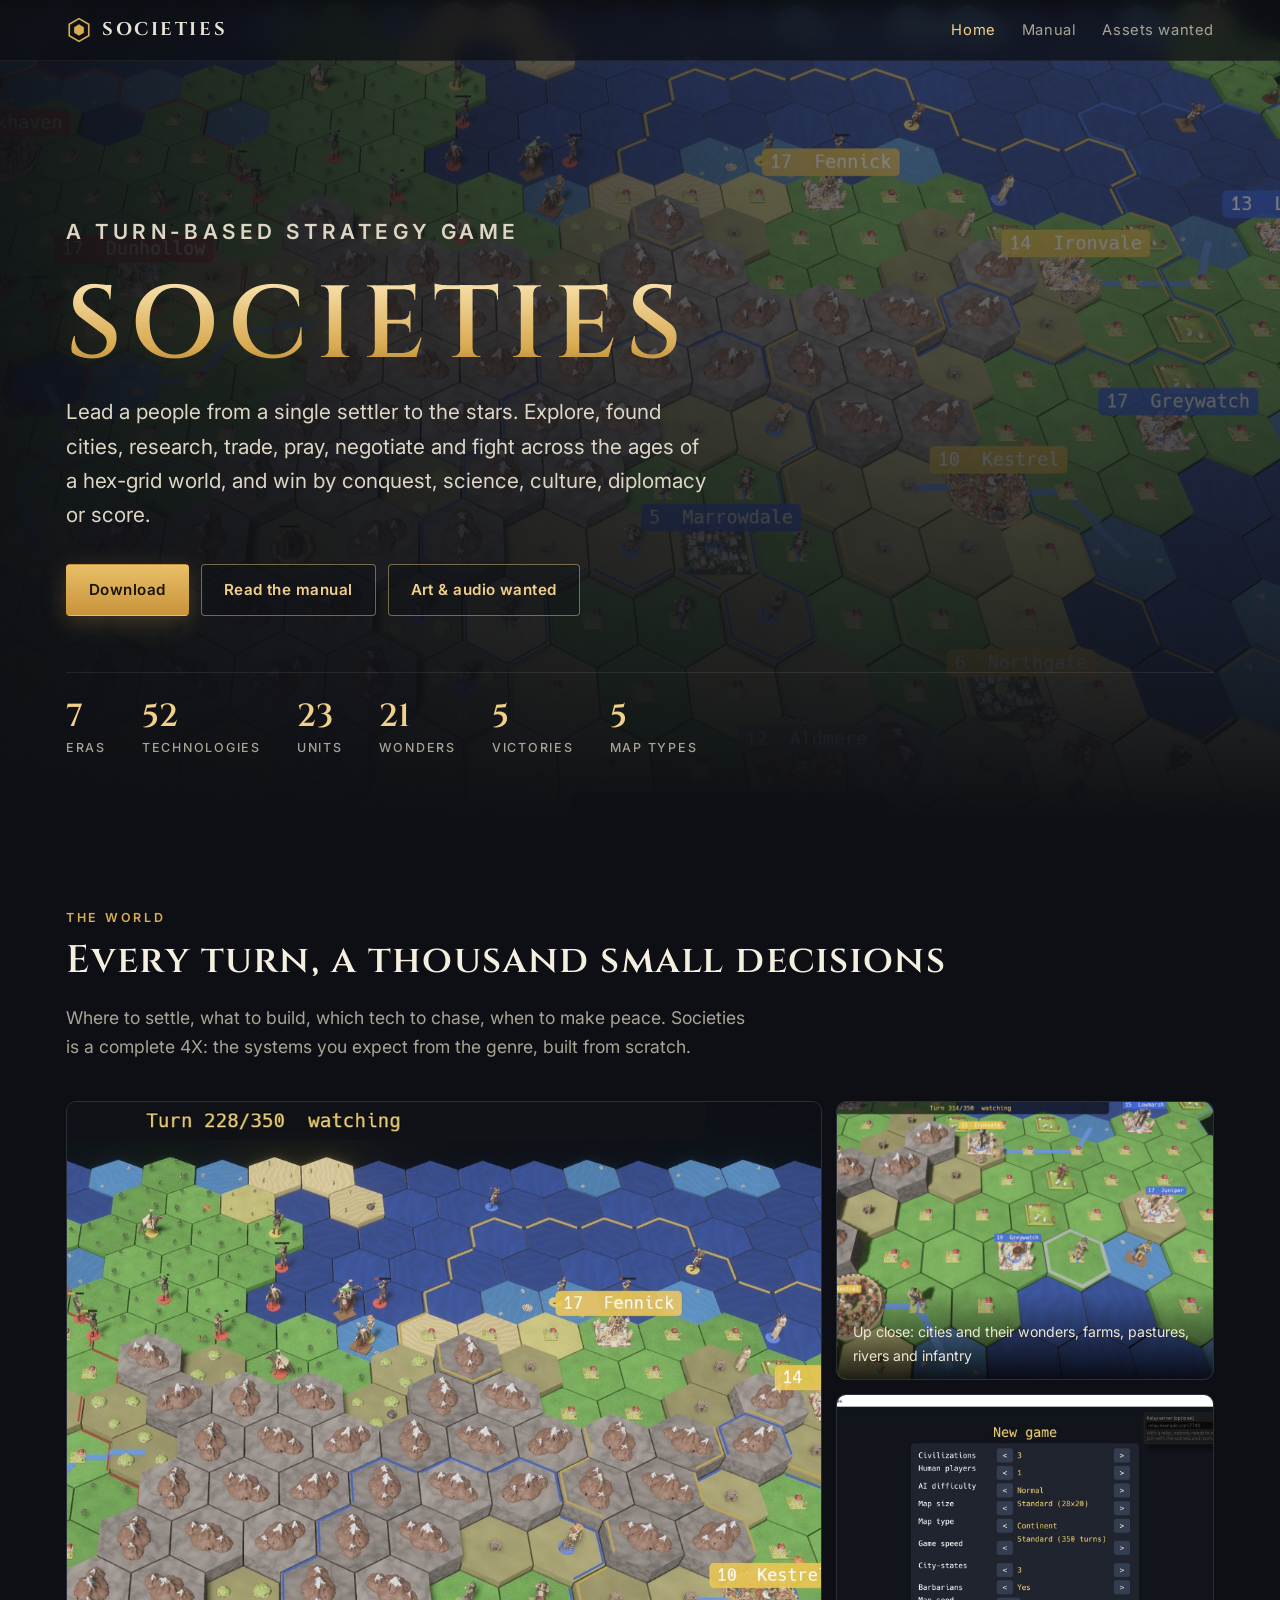
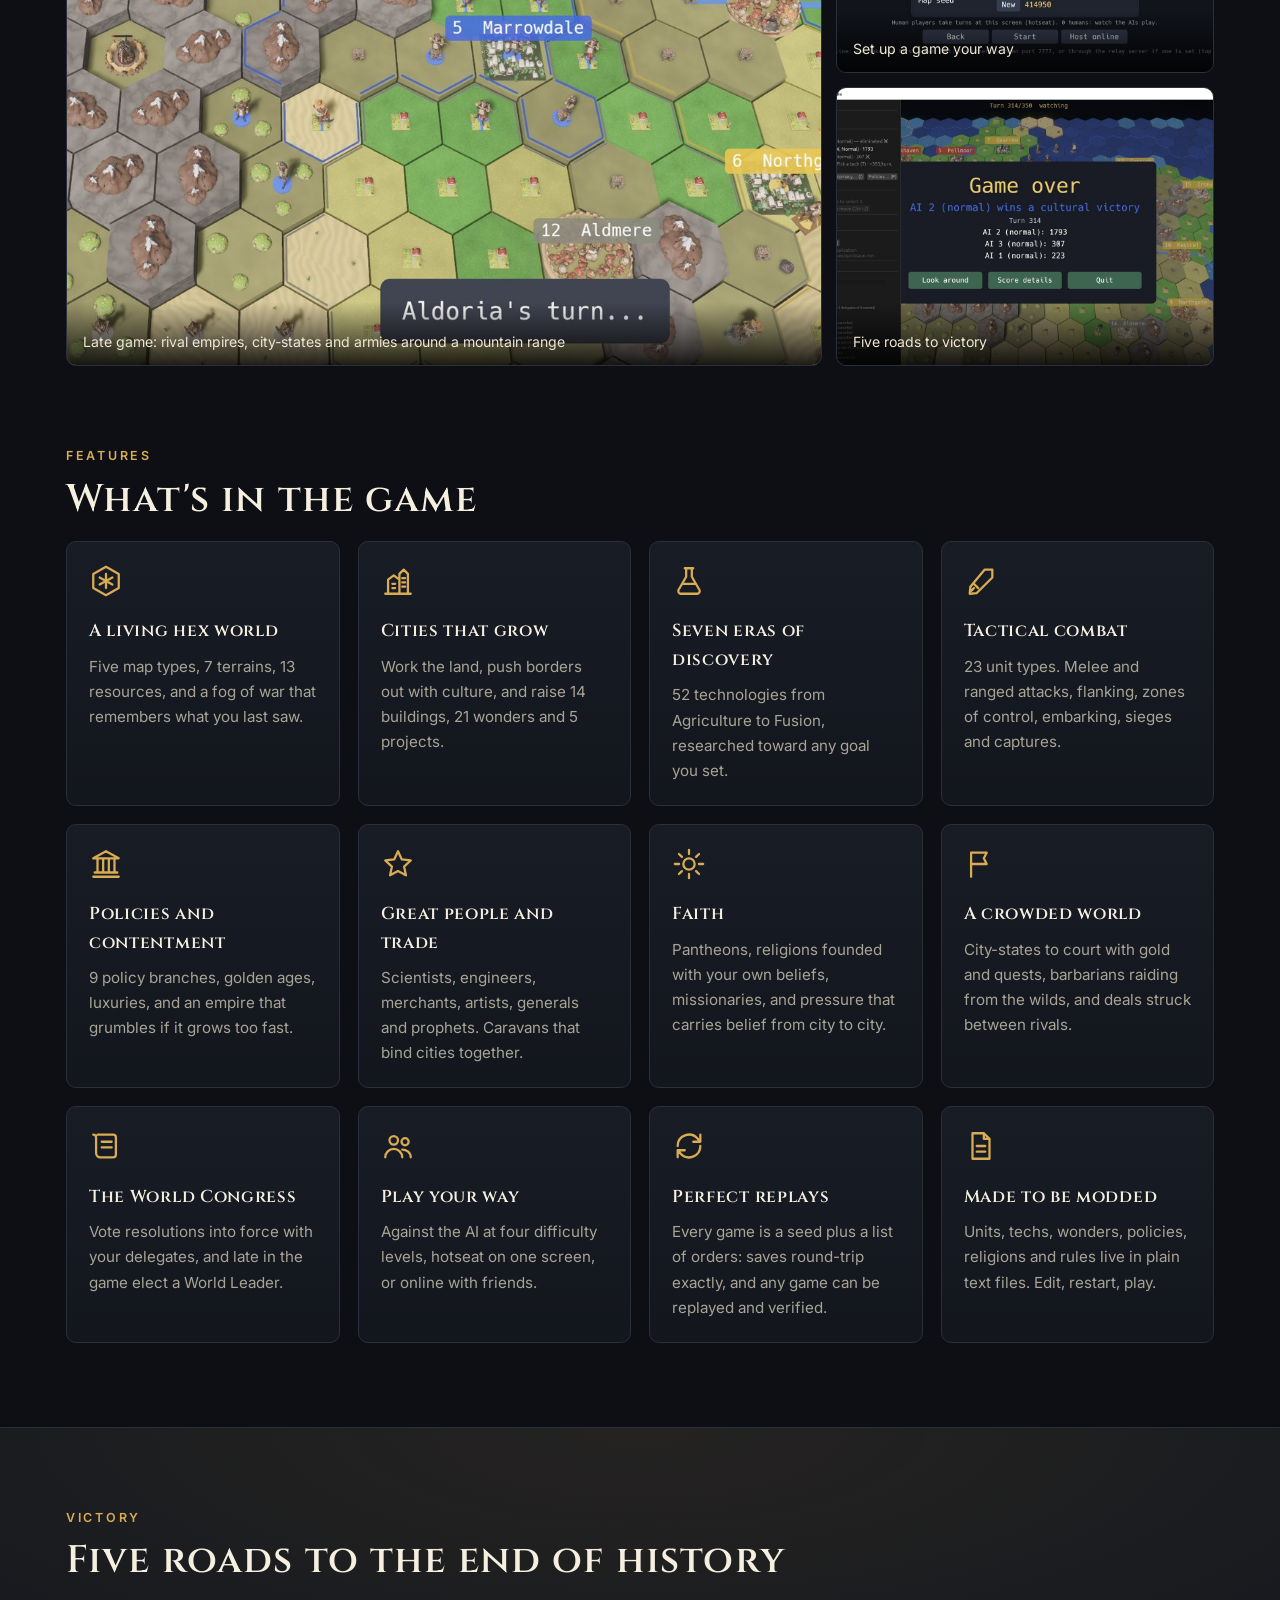
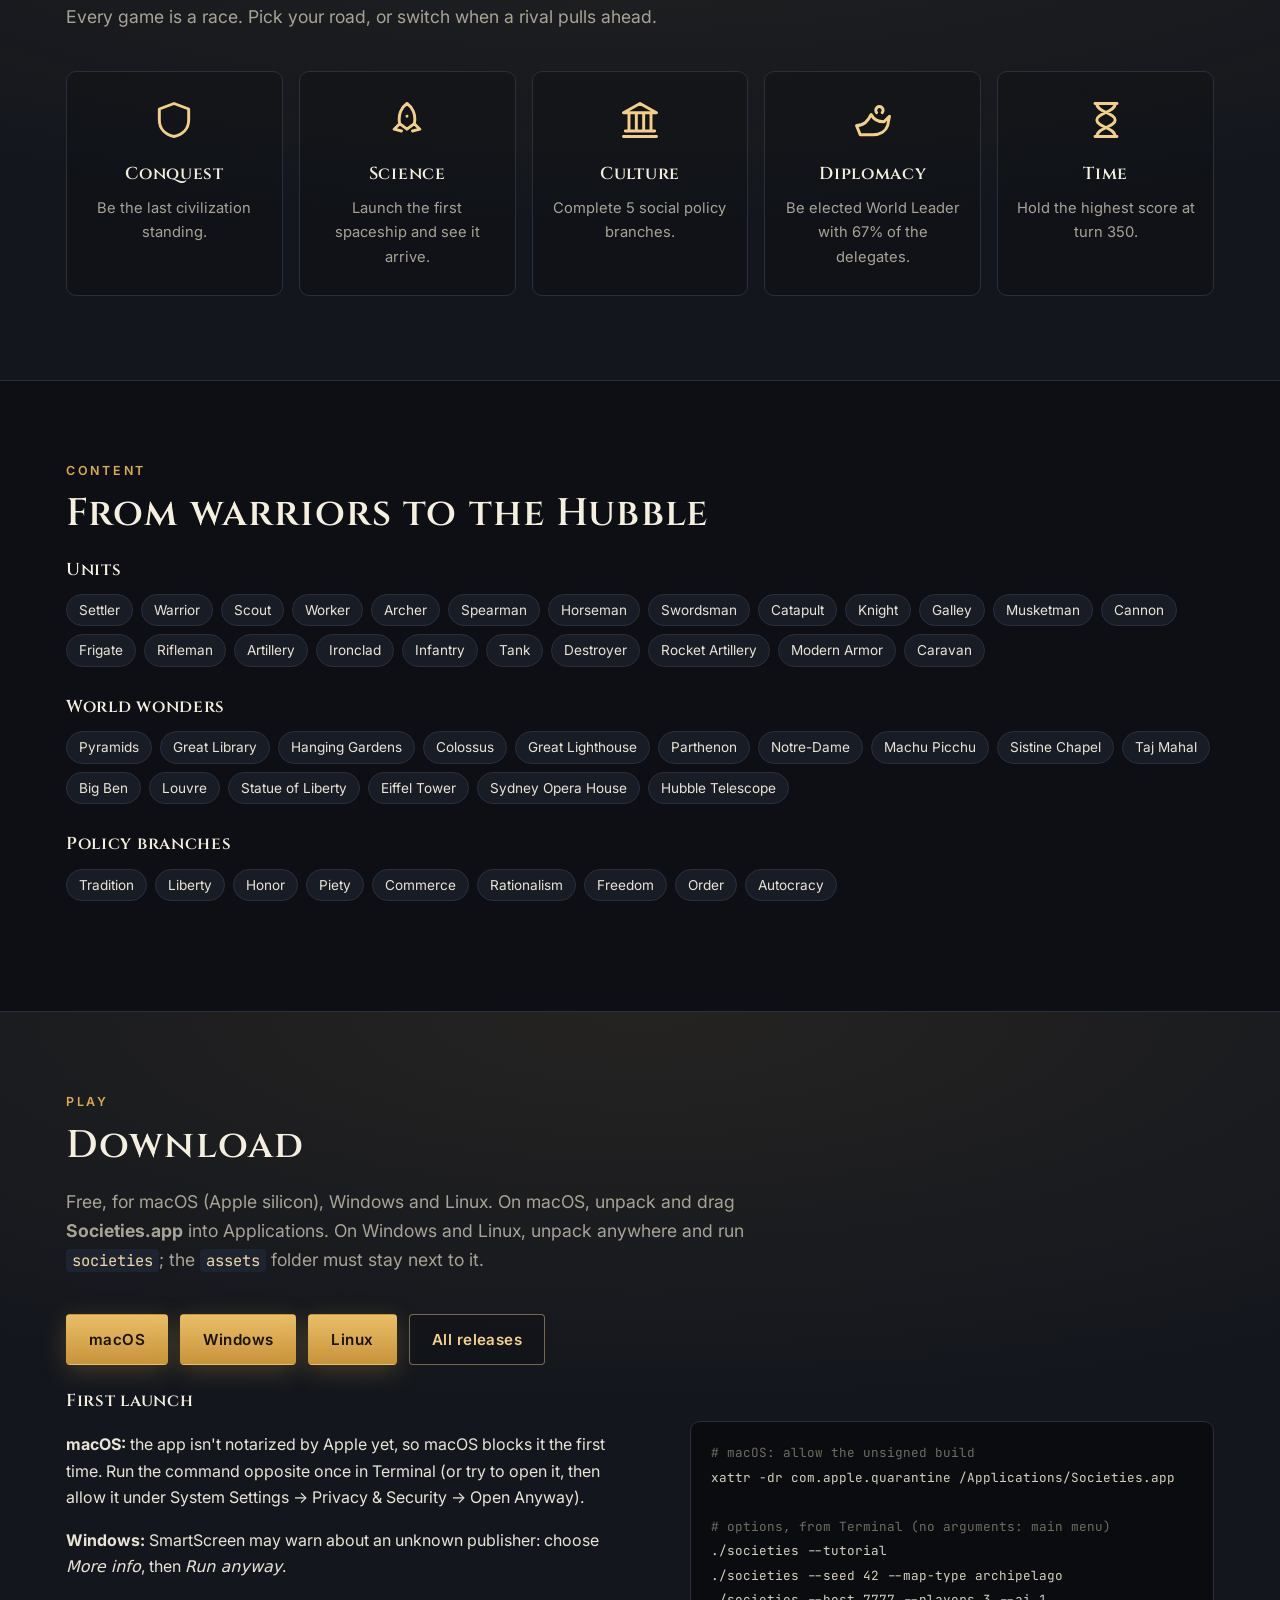
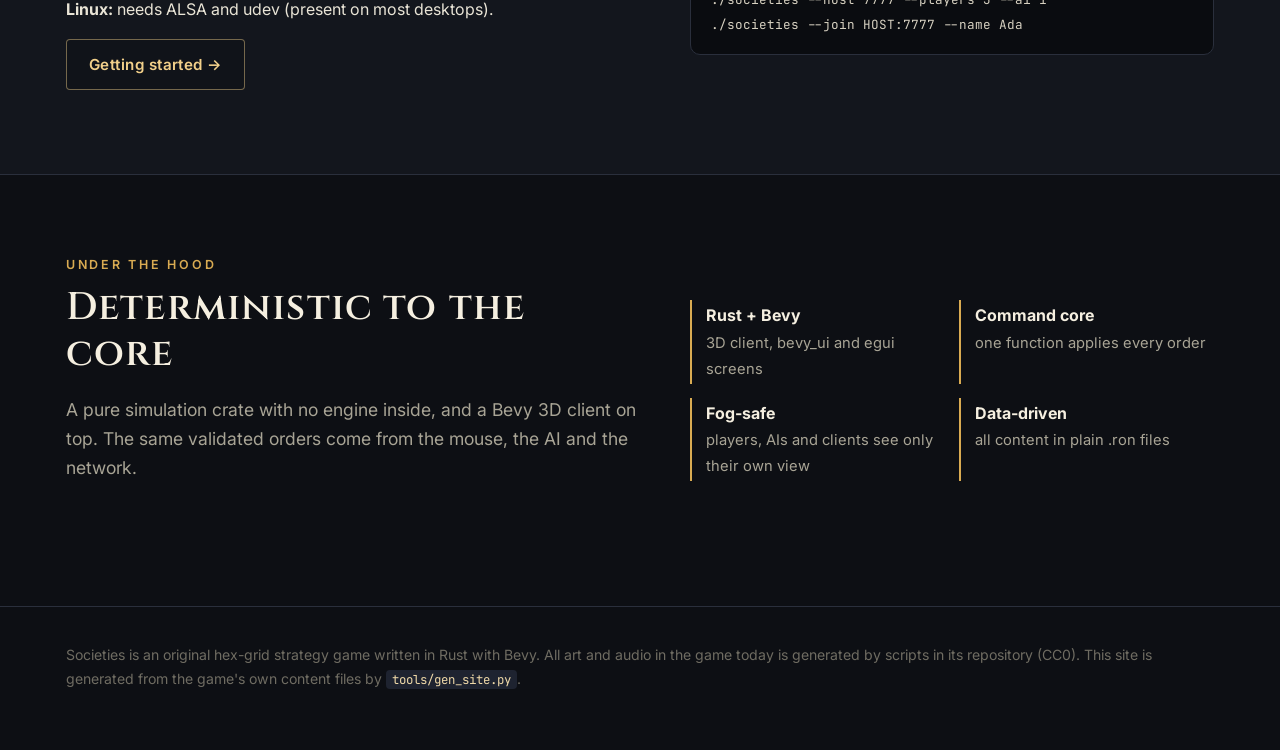
==== commit f0ea4902: "New screenshots with the 3D models and terrain Co-Authored-By: Claude Opus 5.5 (1M context) <noreply" ====
--- a/index.html
+++ b/index.html
@@ -37,7 +37,7 @@
     <p class="lead">Where to settle, what to build, which tech to chase, when to make peace. Societies is a complete
     4X: the systems you expect from the genre, built from scratch.</p>
     <div class="gallery">
-      <figure><img src="images/ingame.jpg" alt="Late game: rival empires, city-states and armies around a mountain range" loading="lazy"><figcaption>Late game: rival empires, city-states and armies around a mountain range</figcaption></figure><figure><img src="images/units.jpg" alt="Up close: a walled city with its wonders, and its spearmen" loading="lazy"><figcaption>Up close: a walled city with its wonders, and its spearmen</figcaption></figure><figure><img src="images/setup.jpg" alt="Set up a game your way" loading="lazy"><figcaption>Set up a game your way</figcaption></figure><figure><img src="images/victory.jpg" alt="Five roads to victory" loading="lazy"><figcaption>Five roads to victory</figcaption></figure>
+      <figure><img src="images/ingame.jpg" alt="Late game: rival empires, city-states and armies around a mountain range" loading="lazy"><figcaption>Late game: rival empires, city-states and armies around a mountain range</figcaption></figure><figure><img src="images/units.jpg" alt="Up close: cities and their wonders, farms, pastures, rivers and infantry" loading="lazy"><figcaption>Up close: cities and their wonders, farms, pastures, rivers and infantry</figcaption></figure><figure><img src="images/setup.jpg" alt="Set up a game your way" loading="lazy"><figcaption>Set up a game your way</figcaption></figure><figure><img src="images/victory.jpg" alt="Five roads to victory" loading="lazy"><figcaption>Five roads to victory</figcaption></figure>
     </div>
   </div>
 </section>
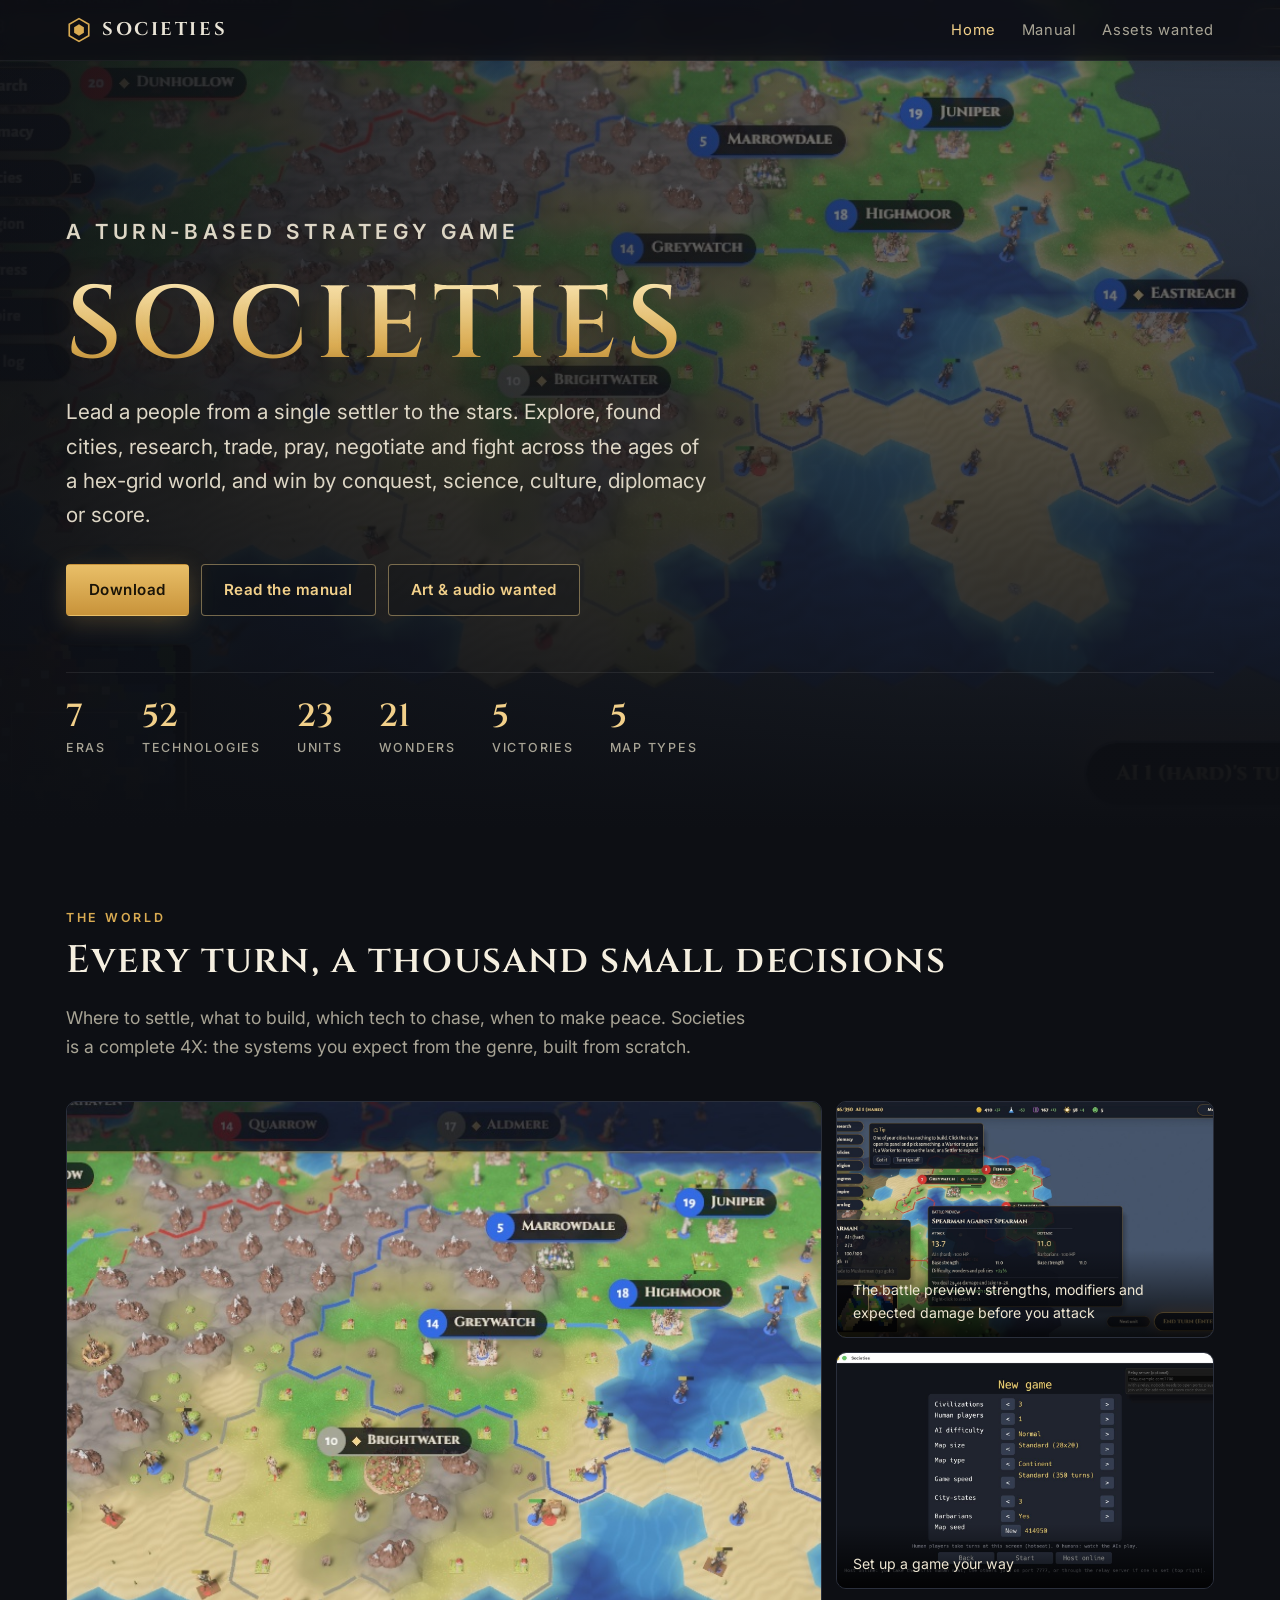
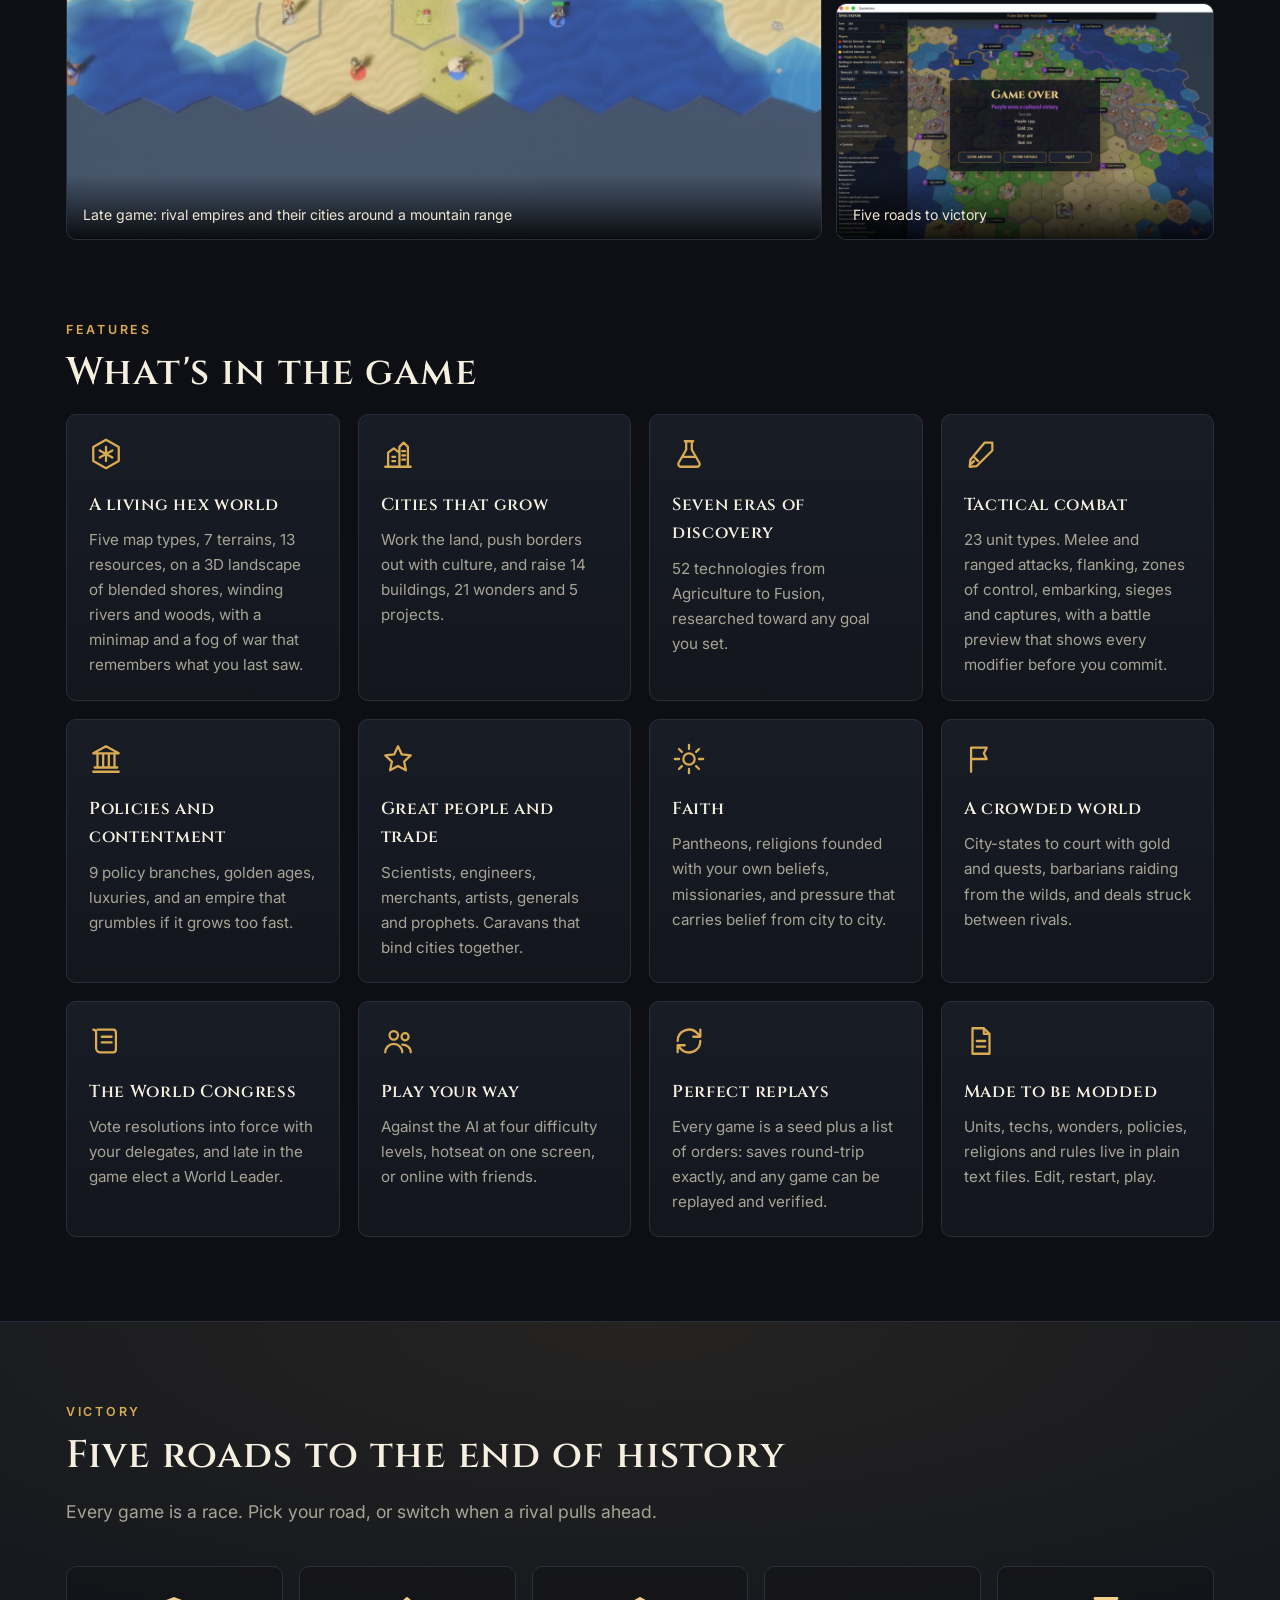
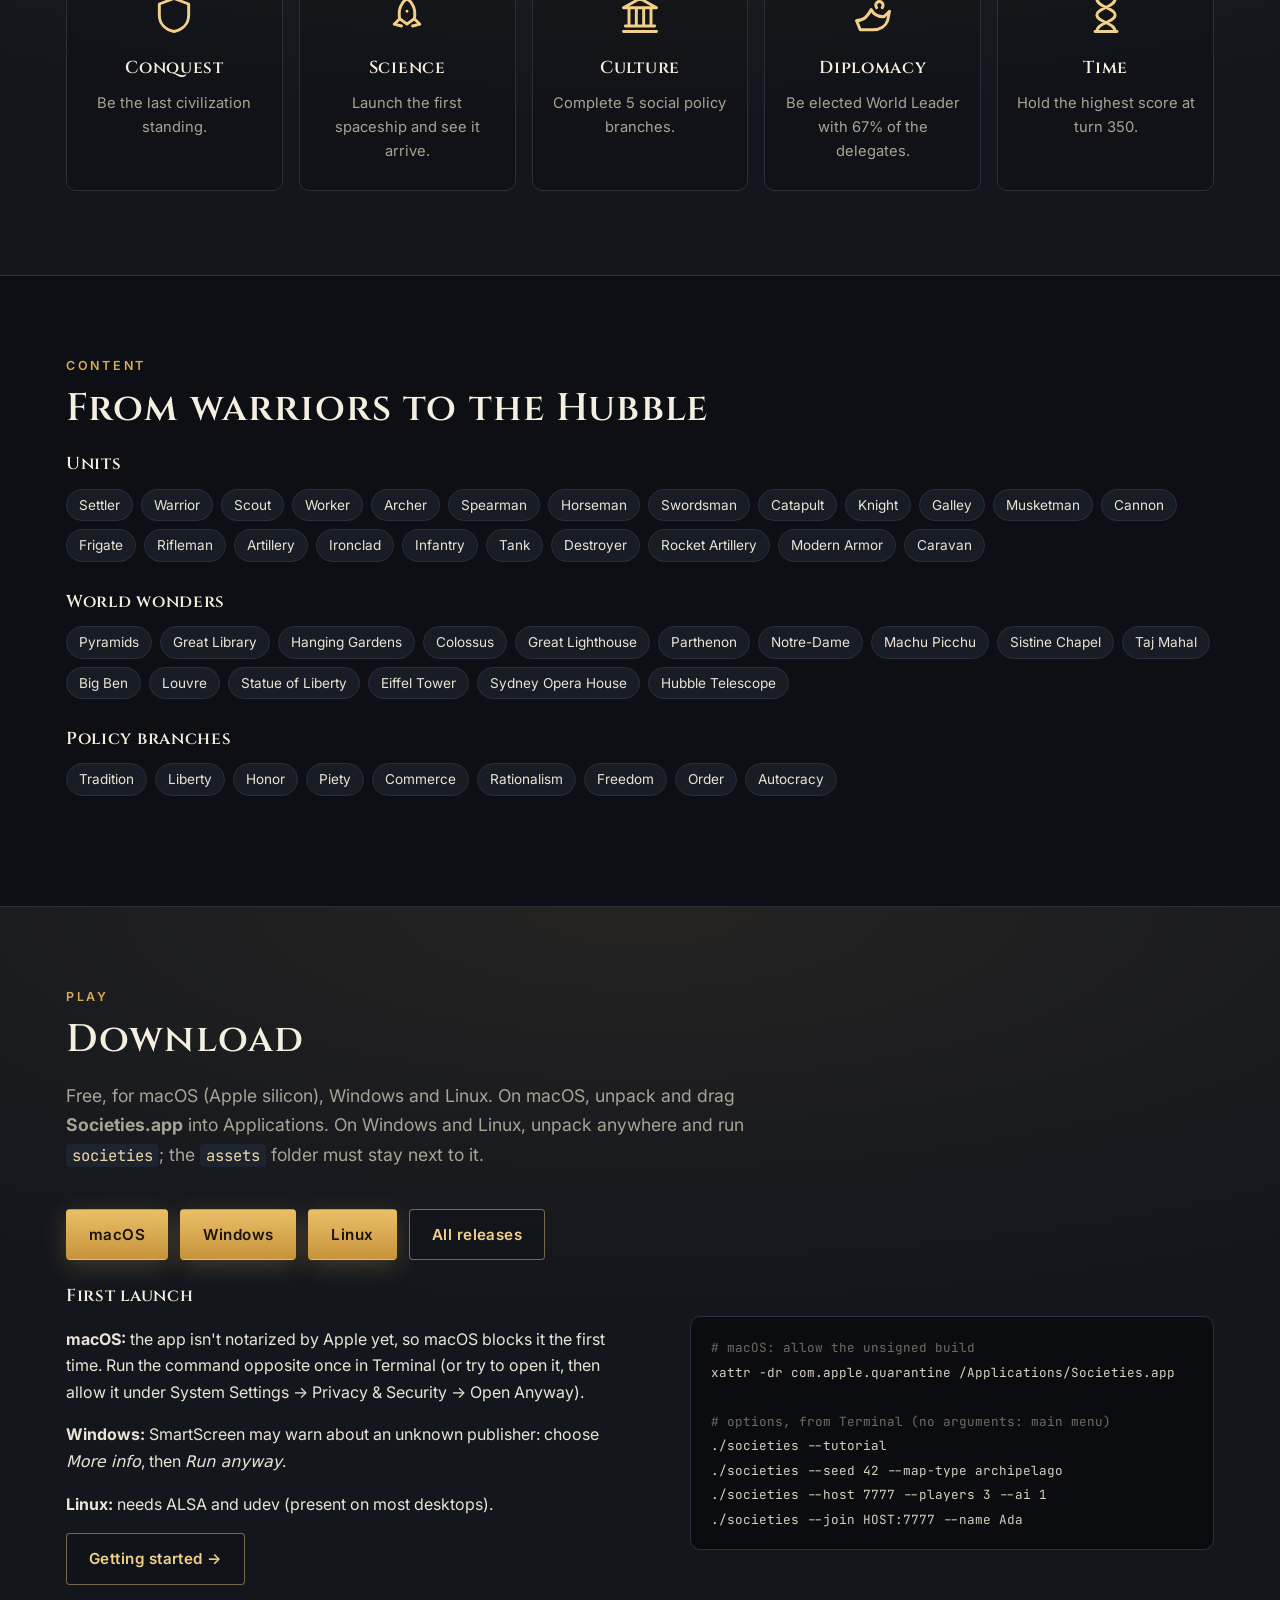
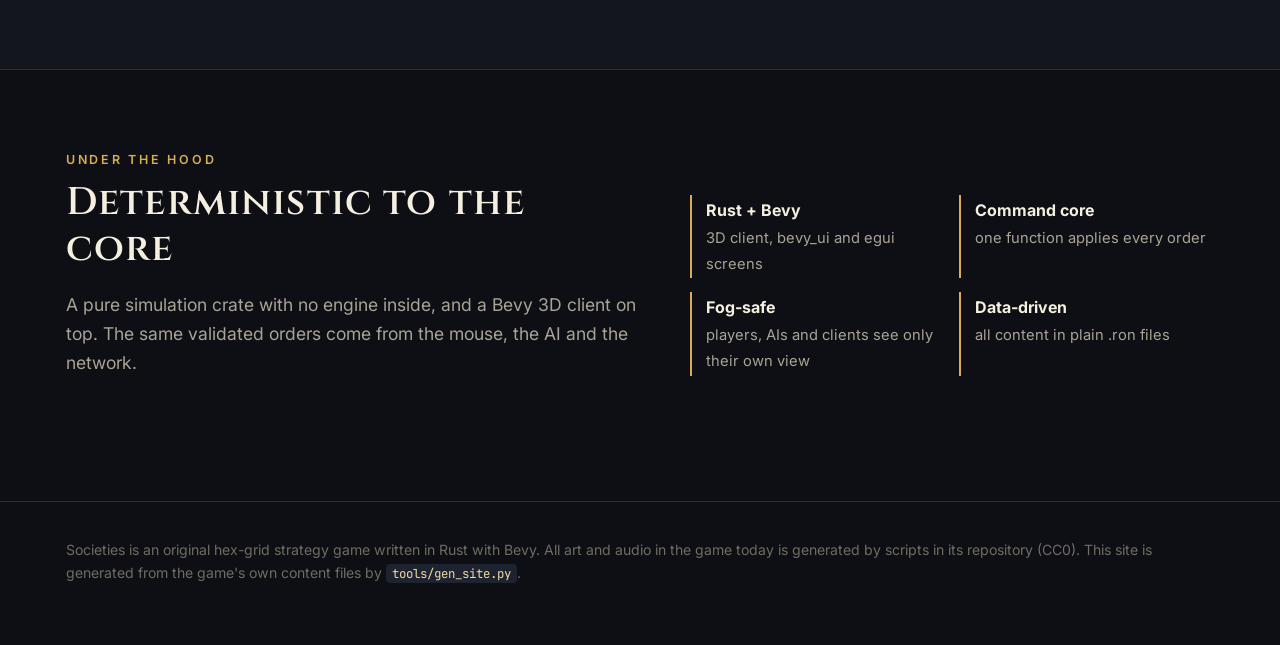
==== commit 8b212c82: "Version 0.4.0: the landscape map, minimap and battle preview Co-Authored-By: Claude Fable 5.2 <norep" ====
--- a/index.html
+++ b/index.html
@@ -37,7 +37,7 @@
     <p class="lead">Where to settle, what to build, which tech to chase, when to make peace. Societies is a complete
     4X: the systems you expect from the genre, built from scratch.</p>
     <div class="gallery">
-      <figure><img src="images/ingame.jpg" alt="Late game: rival empires, city-states and armies around a mountain range" loading="lazy"><figcaption>Late game: rival empires, city-states and armies around a mountain range</figcaption></figure><figure><img src="images/units.jpg" alt="Up close: cities and their wonders, farms, pastures, rivers and infantry" loading="lazy"><figcaption>Up close: cities and their wonders, farms, pastures, rivers and infantry</figcaption></figure><figure><img src="images/setup.jpg" alt="Set up a game your way" loading="lazy"><figcaption>Set up a game your way</figcaption></figure><figure><img src="images/victory.jpg" alt="Five roads to victory" loading="lazy"><figcaption>Five roads to victory</figcaption></figure>
+      <figure><img src="images/ingame.jpg" alt="Late game: rival empires and their cities around a mountain range" loading="lazy"><figcaption>Late game: rival empires and their cities around a mountain range</figcaption></figure><figure><img src="images/battle.jpg" alt="The battle preview: strengths, modifiers and expected damage before you attack" loading="lazy"><figcaption>The battle preview: strengths, modifiers and expected damage before you attack</figcaption></figure><figure><img src="images/setup.jpg" alt="Set up a game your way" loading="lazy"><figcaption>Set up a game your way</figcaption></figure><figure><img src="images/victory.jpg" alt="Five roads to victory" loading="lazy"><figcaption>Five roads to victory</figcaption></figure>
     </div>
   </div>
 </section>
@@ -47,7 +47,7 @@
     <p class="eyebrow">Features</p>
     <h2>What's in the game</h2>
     <div class="features">
-      <div class="feature"><svg viewBox="0 0 24 24" fill="none" stroke="currentColor" stroke-width="1.6" stroke-linecap="round" stroke-linejoin="round" aria-hidden="true"><path d="M12 2 21 7v10l-9 5-9-5V7z"/><path d="M12 7v10M7.5 9.5l9 5M16.5 9.5l-9 5"/></svg><h3>A living hex world</h3><p>Five map types, 7 terrains, 13 resources, and a fog of war that remembers what you last saw.</p></div><div class="feature"><svg viewBox="0 0 24 24" fill="none" stroke="currentColor" stroke-width="1.6" stroke-linecap="round" stroke-linejoin="round" aria-hidden="true"><path d="M3 21h18M5 21V11l4-3 4 3v10M13 21V7l3-3 3 3v14M8 14h2M8 17h2M15 10h2M15 13h2M15 16h2"/></svg><h3>Cities that grow</h3><p>Work the land, push borders out with culture, and raise 14 buildings, 21 wonders and 5 projects.</p></div><div class="feature"><svg viewBox="0 0 24 24" fill="none" stroke="currentColor" stroke-width="1.6" stroke-linecap="round" stroke-linejoin="round" aria-hidden="true"><path d="M9 3h6M10 3v6L4.5 18.5A2 2 0 0 0 6.2 21h11.6a2 2 0 0 0 1.7-2.5L14 9V3M7.5 14h9"/></svg><h3>Seven eras of discovery</h3><p>52 technologies from Agriculture to Fusion, researched toward any goal you set.</p></div><div class="feature"><svg viewBox="0 0 24 24" fill="none" stroke="currentColor" stroke-width="1.6" stroke-linecap="round" stroke-linejoin="round" aria-hidden="true"><path d="M14.5 4 20 4v5.5L9 20.5 4 21l.5-5zM7 14l3 3M5 19l2-2"/></svg><h3>Tactical combat</h3><p>23 unit types. Melee and ranged attacks, flanking, zones of control, embarking, sieges and captures.</p></div><div class="feature"><svg viewBox="0 0 24 24" fill="none" stroke="currentColor" stroke-width="1.6" stroke-linecap="round" stroke-linejoin="round" aria-hidden="true"><path d="M3 21h18M4 8h16M12 3 3 8h18zM6 8v10M10 8v10M14 8v10M18 8v10M4 18h16"/></svg><h3>Policies and contentment</h3><p>9 policy branches, golden ages, luxuries, and an empire that grumbles if it grows too fast.</p></div><div class="feature"><svg viewBox="0 0 24 24" fill="none" stroke="currentColor" stroke-width="1.6" stroke-linecap="round" stroke-linejoin="round" aria-hidden="true"><path d="M12 3l2.7 5.8 6.3.7-4.7 4.3 1.3 6.2L12 17l-5.6 3 1.3-6.2L3 9.5l6.3-.7z"/></svg><h3>Great people and trade</h3><p>Scientists, engineers, merchants, artists, generals and prophets. Caravans that bind cities together.</p></div><div class="feature"><svg viewBox="0 0 24 24" fill="none" stroke="currentColor" stroke-width="1.6" stroke-linecap="round" stroke-linejoin="round" aria-hidden="true"><circle cx="12" cy="12" r="4"/><path d="M12 2v3M12 19v3M2 12h3M19 12h3M4.9 4.9l2.1 2.1M17 17l2.1 2.1M4.9 19.1 7 17M17 7l2.1-2.1"/></svg><h3>Faith</h3><p>Pantheons, religions founded with your own beliefs, missionaries, and pressure that carries belief from city to city.</p></div><div class="feature"><svg viewBox="0 0 24 24" fill="none" stroke="currentColor" stroke-width="1.6" stroke-linecap="round" stroke-linejoin="round" aria-hidden="true"><path d="M5 21V4M5 4h11l-2 4 2 4H5"/></svg><h3>A crowded world</h3><p>City-states to court with gold and quests, barbarians raiding from the wilds, and deals struck between rivals.</p></div><div class="feature"><svg viewBox="0 0 24 24" fill="none" stroke="currentColor" stroke-width="1.6" stroke-linecap="round" stroke-linejoin="round" aria-hidden="true"><path d="M6 4h11a2 2 0 0 1 2 2v12a2 2 0 0 1-2 2H8a3 3 0 0 1-3-3V6a2 2 0 0 0-2-2M9 9h7M9 13h7"/></svg><h3>The World Congress</h3><p>Vote resolutions into force with your delegates, and late in the game elect a World Leader.</p></div><div class="feature"><svg viewBox="0 0 24 24" fill="none" stroke="currentColor" stroke-width="1.6" stroke-linecap="round" stroke-linejoin="round" aria-hidden="true"><circle cx="9" cy="8" r="3"/><circle cx="17" cy="9" r="2.5"/><path d="M3 20c0-3.3 2.7-6 6-6s6 2.7 6 6M15 14.5c3 0 6 2 6 5.5"/></svg><h3>Play your way</h3><p>Against the AI at four difficulty levels, hotseat on one screen, or online with friends.</p></div><div class="feature"><svg viewBox="0 0 24 24" fill="none" stroke="currentColor" stroke-width="1.6" stroke-linecap="round" stroke-linejoin="round" aria-hidden="true"><path d="M4 12a8 8 0 0 1 14-5.3L20 9M20 4v5h-5M20 12a8 8 0 0 1-14 5.3L4 15M4 20v-5h5"/></svg><h3>Perfect replays</h3><p>Every game is a seed plus a list of orders: saves round-trip exactly, and any game can be replayed and verified.</p></div><div class="feature"><svg viewBox="0 0 24 24" fill="none" stroke="currentColor" stroke-width="1.6" stroke-linecap="round" stroke-linejoin="round" aria-hidden="true"><path d="M6 3h8l4 4v14H6zM14 3v4h4M9 12h6M9 16h6"/></svg><h3>Made to be modded</h3><p>Units, techs, wonders, policies, religions and rules live in plain text files. Edit, restart, play.</p></div>
+      <div class="feature"><svg viewBox="0 0 24 24" fill="none" stroke="currentColor" stroke-width="1.6" stroke-linecap="round" stroke-linejoin="round" aria-hidden="true"><path d="M12 2 21 7v10l-9 5-9-5V7z"/><path d="M12 7v10M7.5 9.5l9 5M16.5 9.5l-9 5"/></svg><h3>A living hex world</h3><p>Five map types, 7 terrains, 13 resources, on a 3D landscape of blended shores, winding rivers and woods, with a minimap and a fog of war that remembers what you last saw.</p></div><div class="feature"><svg viewBox="0 0 24 24" fill="none" stroke="currentColor" stroke-width="1.6" stroke-linecap="round" stroke-linejoin="round" aria-hidden="true"><path d="M3 21h18M5 21V11l4-3 4 3v10M13 21V7l3-3 3 3v14M8 14h2M8 17h2M15 10h2M15 13h2M15 16h2"/></svg><h3>Cities that grow</h3><p>Work the land, push borders out with culture, and raise 14 buildings, 21 wonders and 5 projects.</p></div><div class="feature"><svg viewBox="0 0 24 24" fill="none" stroke="currentColor" stroke-width="1.6" stroke-linecap="round" stroke-linejoin="round" aria-hidden="true"><path d="M9 3h6M10 3v6L4.5 18.5A2 2 0 0 0 6.2 21h11.6a2 2 0 0 0 1.7-2.5L14 9V3M7.5 14h9"/></svg><h3>Seven eras of discovery</h3><p>52 technologies from Agriculture to Fusion, researched toward any goal you set.</p></div><div class="feature"><svg viewBox="0 0 24 24" fill="none" stroke="currentColor" stroke-width="1.6" stroke-linecap="round" stroke-linejoin="round" aria-hidden="true"><path d="M14.5 4 20 4v5.5L9 20.5 4 21l.5-5zM7 14l3 3M5 19l2-2"/></svg><h3>Tactical combat</h3><p>23 unit types. Melee and ranged attacks, flanking, zones of control, embarking, sieges and captures, with a battle preview that shows every modifier before you commit.</p></div><div class="feature"><svg viewBox="0 0 24 24" fill="none" stroke="currentColor" stroke-width="1.6" stroke-linecap="round" stroke-linejoin="round" aria-hidden="true"><path d="M3 21h18M4 8h16M12 3 3 8h18zM6 8v10M10 8v10M14 8v10M18 8v10M4 18h16"/></svg><h3>Policies and contentment</h3><p>9 policy branches, golden ages, luxuries, and an empire that grumbles if it grows too fast.</p></div><div class="feature"><svg viewBox="0 0 24 24" fill="none" stroke="currentColor" stroke-width="1.6" stroke-linecap="round" stroke-linejoin="round" aria-hidden="true"><path d="M12 3l2.7 5.8 6.3.7-4.7 4.3 1.3 6.2L12 17l-5.6 3 1.3-6.2L3 9.5l6.3-.7z"/></svg><h3>Great people and trade</h3><p>Scientists, engineers, merchants, artists, generals and prophets. Caravans that bind cities together.</p></div><div class="feature"><svg viewBox="0 0 24 24" fill="none" stroke="currentColor" stroke-width="1.6" stroke-linecap="round" stroke-linejoin="round" aria-hidden="true"><circle cx="12" cy="12" r="4"/><path d="M12 2v3M12 19v3M2 12h3M19 12h3M4.9 4.9l2.1 2.1M17 17l2.1 2.1M4.9 19.1 7 17M17 7l2.1-2.1"/></svg><h3>Faith</h3><p>Pantheons, religions founded with your own beliefs, missionaries, and pressure that carries belief from city to city.</p></div><div class="feature"><svg viewBox="0 0 24 24" fill="none" stroke="currentColor" stroke-width="1.6" stroke-linecap="round" stroke-linejoin="round" aria-hidden="true"><path d="M5 21V4M5 4h11l-2 4 2 4H5"/></svg><h3>A crowded world</h3><p>City-states to court with gold and quests, barbarians raiding from the wilds, and deals struck between rivals.</p></div><div class="feature"><svg viewBox="0 0 24 24" fill="none" stroke="currentColor" stroke-width="1.6" stroke-linecap="round" stroke-linejoin="round" aria-hidden="true"><path d="M6 4h11a2 2 0 0 1 2 2v12a2 2 0 0 1-2 2H8a3 3 0 0 1-3-3V6a2 2 0 0 0-2-2M9 9h7M9 13h7"/></svg><h3>The World Congress</h3><p>Vote resolutions into force with your delegates, and late in the game elect a World Leader.</p></div><div class="feature"><svg viewBox="0 0 24 24" fill="none" stroke="currentColor" stroke-width="1.6" stroke-linecap="round" stroke-linejoin="round" aria-hidden="true"><circle cx="9" cy="8" r="3"/><circle cx="17" cy="9" r="2.5"/><path d="M3 20c0-3.3 2.7-6 6-6s6 2.7 6 6M15 14.5c3 0 6 2 6 5.5"/></svg><h3>Play your way</h3><p>Against the AI at four difficulty levels, hotseat on one screen, or online with friends.</p></div><div class="feature"><svg viewBox="0 0 24 24" fill="none" stroke="currentColor" stroke-width="1.6" stroke-linecap="round" stroke-linejoin="round" aria-hidden="true"><path d="M4 12a8 8 0 0 1 14-5.3L20 9M20 4v5h-5M20 12a8 8 0 0 1-14 5.3L4 15M4 20v-5h5"/></svg><h3>Perfect replays</h3><p>Every game is a seed plus a list of orders: saves round-trip exactly, and any game can be replayed and verified.</p></div><div class="feature"><svg viewBox="0 0 24 24" fill="none" stroke="currentColor" stroke-width="1.6" stroke-linecap="round" stroke-linejoin="round" aria-hidden="true"><path d="M6 3h8l4 4v14H6zM14 3v4h4M9 12h6M9 16h6"/></svg><h3>Made to be modded</h3><p>Units, techs, wonders, policies, religions and rules live in plain text files. Edit, restart, play.</p></div>
     </div>
   </div>
 </section>
